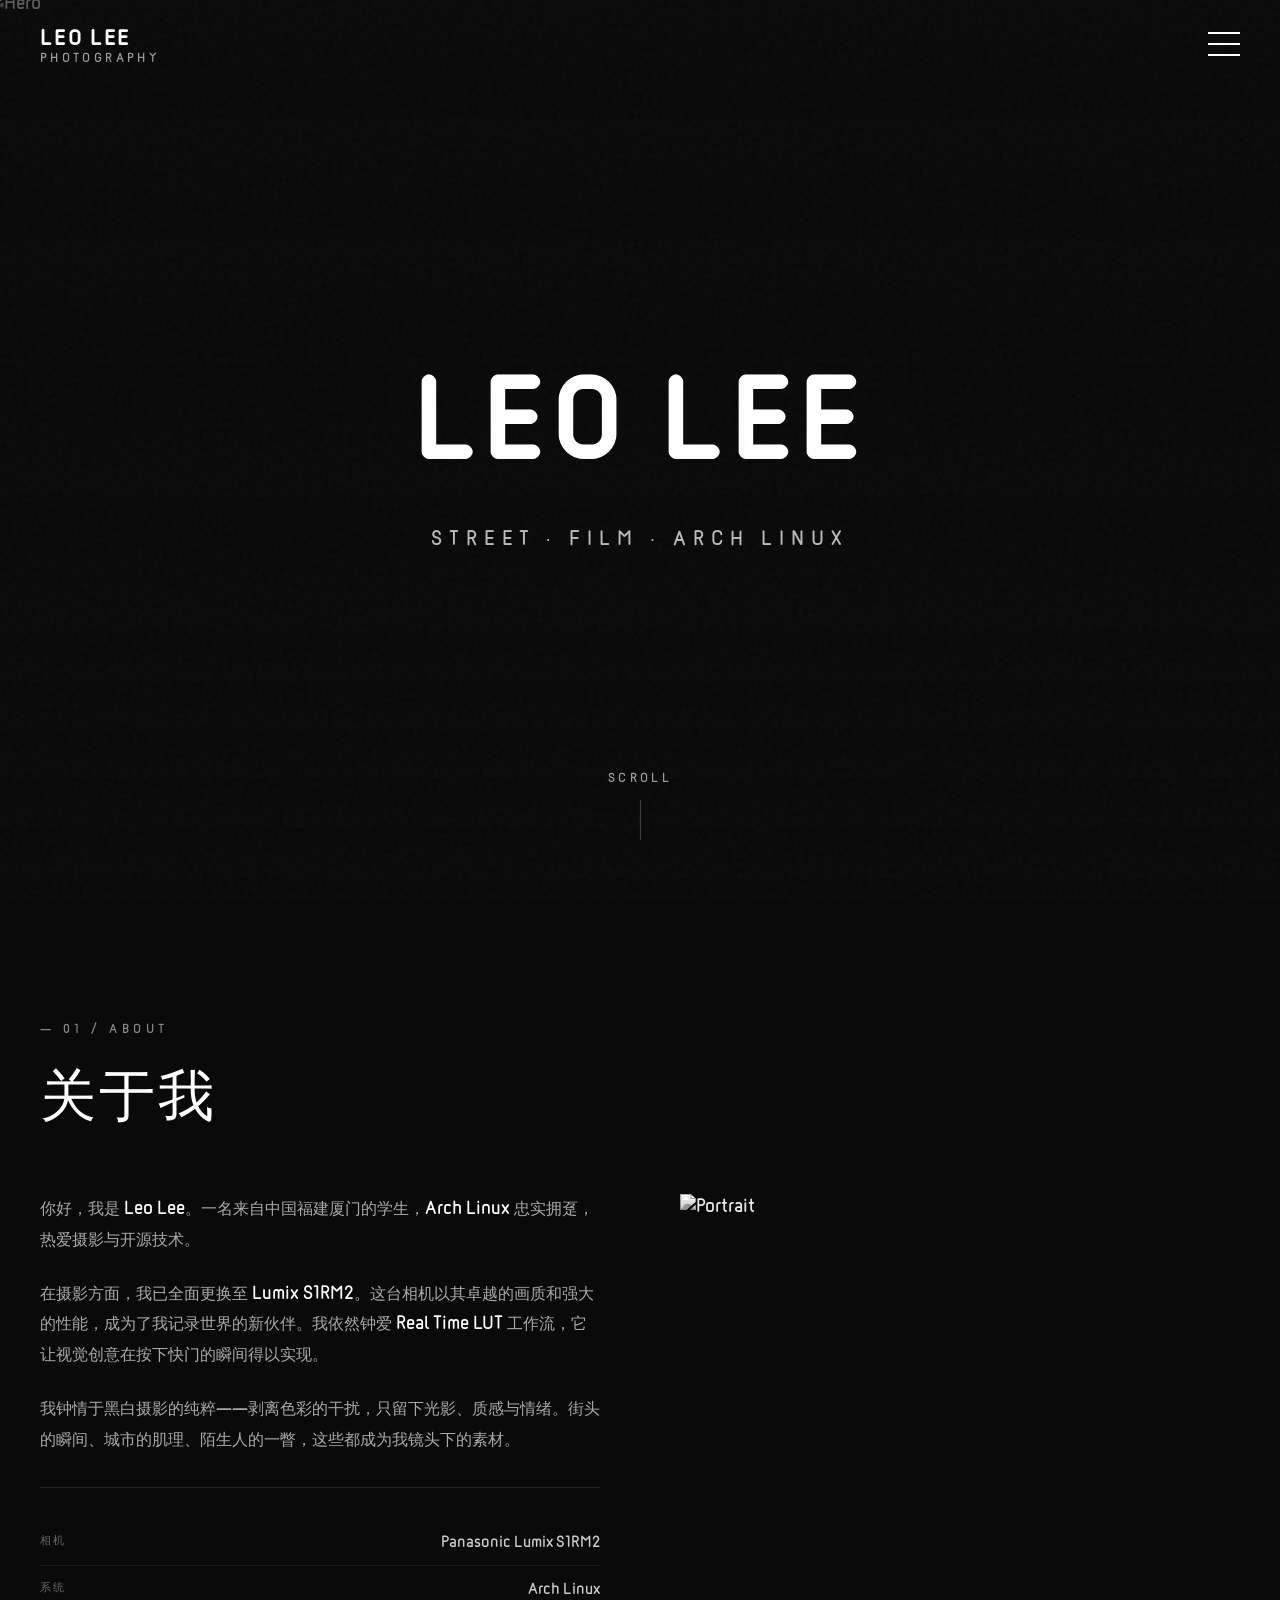
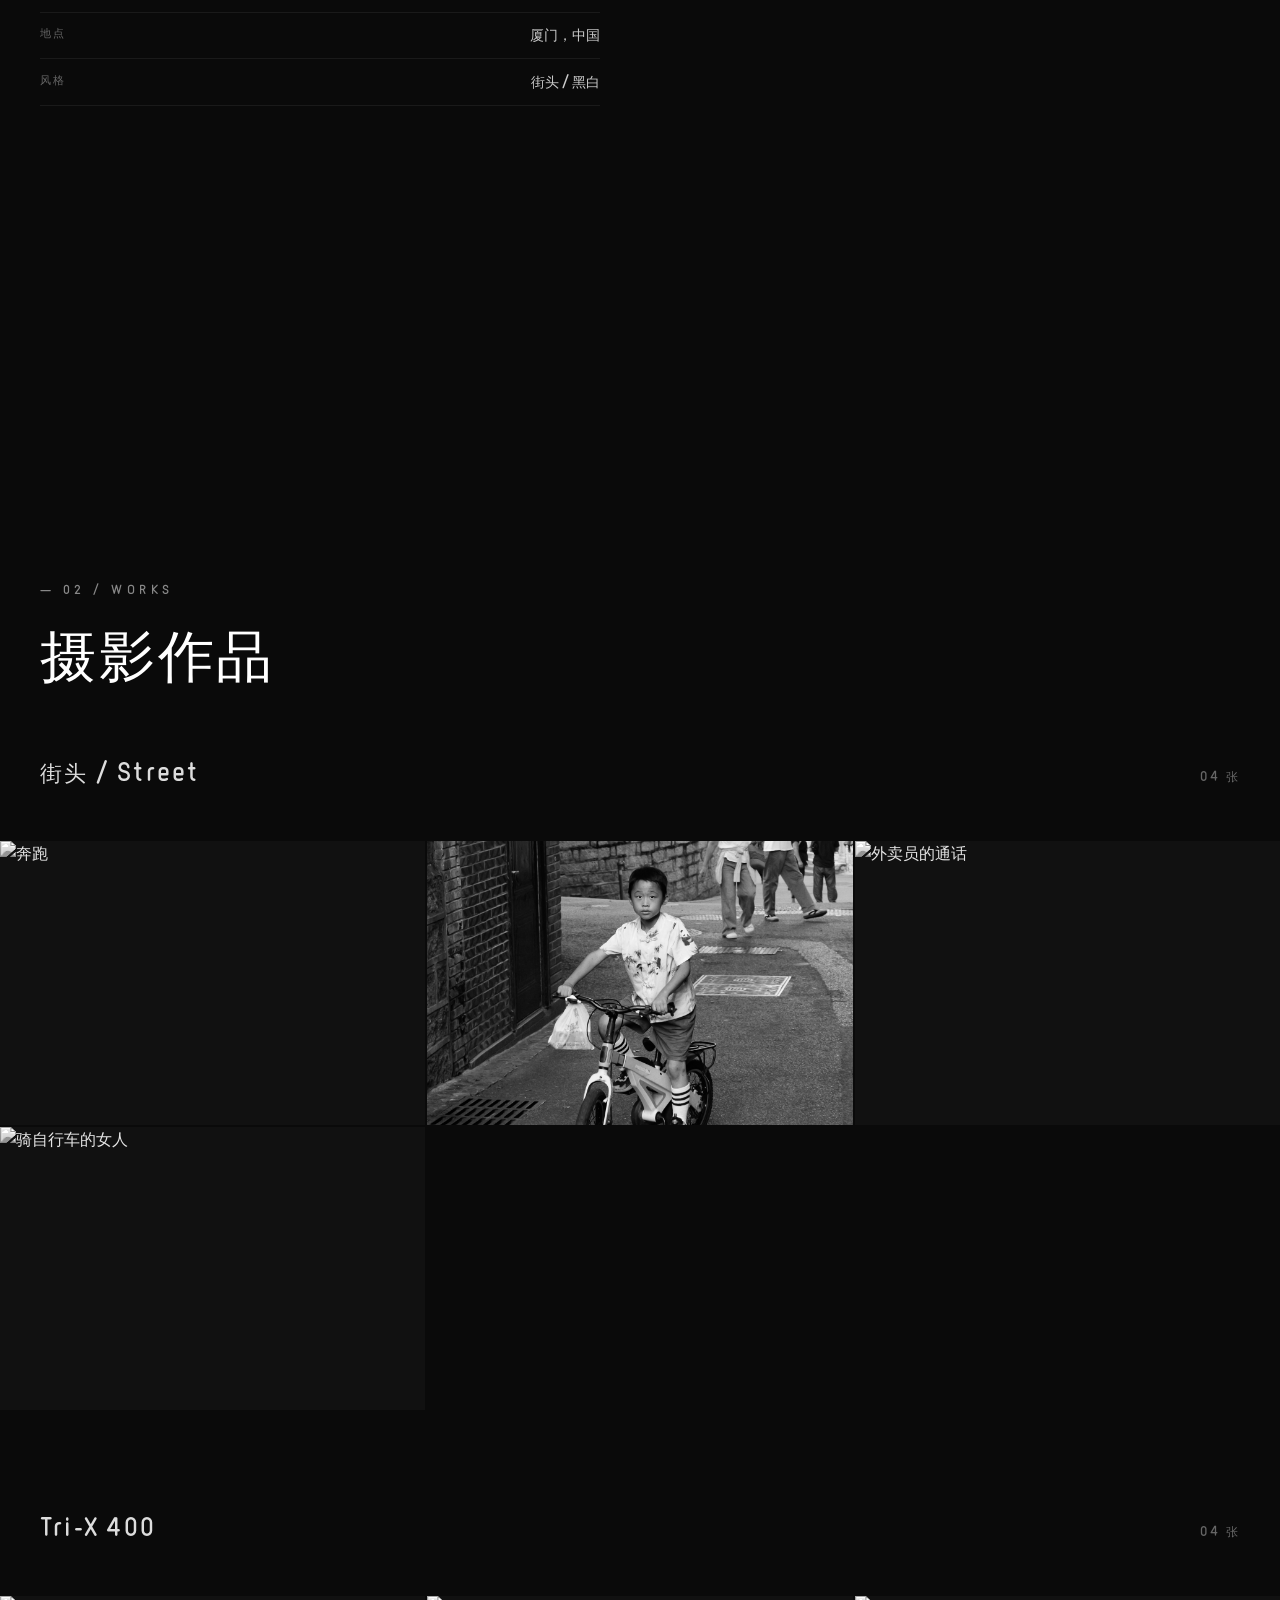
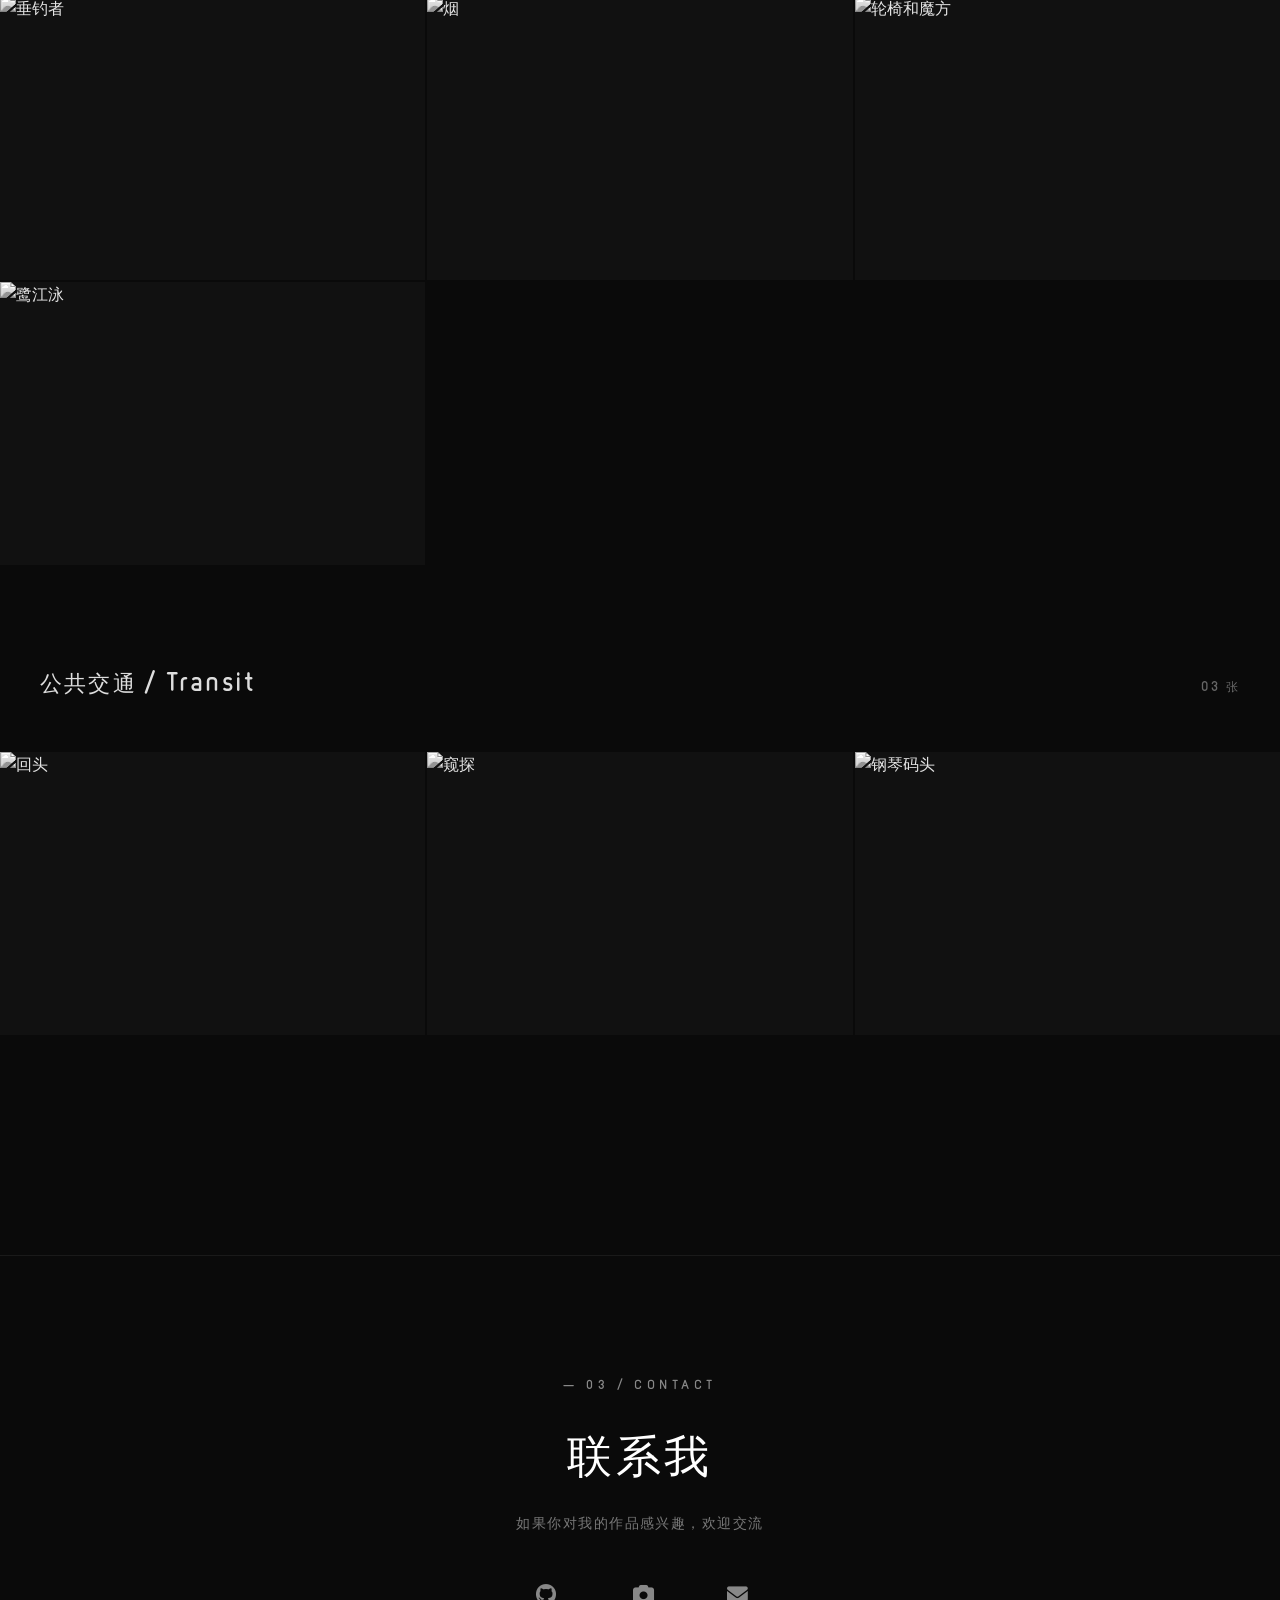
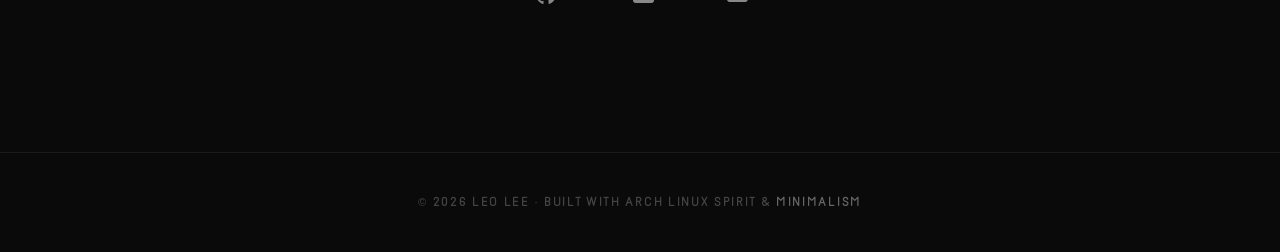
==== index.html @ 645da721 "feat: 美化个人网站：森山大道风格 Co-authored-by: traeagent <traeagent@users.noreply.github.com>" ====
<!DOCTYPE html>
<html lang="zh-CN">
<head>
    <meta charset="UTF-8">
    <meta name="viewport" content="width=device-width, initial-scale=1.0">
    <title>LEO LEE | Photography</title>
    <meta name="description" content="一名来自中国福建厦门的学生，Arch Linux 忠实拥趸，热爱摄影与开源技术。">
    <meta name="keywords" content="Leo Lee, Arch Linux, 摄影, 开源, 黑白摄影, 街头摄影">
    <meta name="author" content="Leo Lee">

    <link rel="stylesheet" href="https://cdnjs.cloudflare.com/ajax/libs/font-awesome/6.4.0/css/all.min.css">

    <style>
        @font-face {
            font-family: 'F1.8';
            src: url('/fonts/F1.8-Regular.woff2') format('woff2'),
                 url('/fonts/F1.8-Regular.otf') format('opentype');
            font-display: swap;
        }

        @font-face {
            font-family: 'ChillRoundGothic';
            src: url('/fonts/ChillRoundGothic_Bold.woff2') format('woff2');
            font-display: swap;
        }

        @font-face {
            font-family: 'VonwaonBitmap';
            src: url('/fonts/VonwaonBitmap-12pxLite.woff2') format('woff2');
            font-display: swap;
        }

        * { margin: 0; padding: 0; box-sizing: border-box; }

        html { scroll-behavior: smooth; }

        body {
            font-family: 'F1.8', 'ChillRoundGothic', 'Helvetica Neue', Arial, sans-serif;
            background: #0a0a0a;
            color: #e0e0e0;
            line-height: 1.7;
            overflow-x: hidden;
            -webkit-font-smoothing: antialiased;
            -moz-osx-font-smoothing: grayscale;
        }

        /* ── Grain texture overlay ── */
        body::before {
            content: '';
            position: fixed;
            top: 0; left: 0; right: 0; bottom: 0;
            pointer-events: none;
            z-index: 9999;
            opacity: 0.03;
            background-image: url("data:image/svg+xml,%3Csvg viewBox='0 0 200 200' xmlns='http://www.w3.org/2000/svg'%3E%3Cfilter id='noise'%3E%3CfeTurbulence type='fractalNoise' baseFrequency='0.9' numOctaves='4' stitchTiles='stitch'/%3E%3C/filter%3E%3Crect width='100%25' height='100%25' filter='url(%23noise)'/%3E%3C/svg%3E");
        }

        /* ── Navigation ── */
        nav {
            position: fixed;
            top: 0; left: 0; right: 0;
            z-index: 1000;
            padding: 28px 40px;
            display: flex;
            justify-content: space-between;
            align-items: flex-start;
            pointer-events: none;
        }

        .logo {
            pointer-events: auto;
            text-decoration: none;
            color: #fff;
            text-transform: uppercase;
            letter-spacing: 0.15em;
            line-height: 1.2;
        }

        .logo .name {
            font-size: 1.15rem;
            font-weight: 700;
            display: block;
        }

        .logo .tag {
            font-size: 0.7rem;
            font-weight: 400;
            opacity: 0.6;
            letter-spacing: 0.3em;
            display: block;
            margin-top: 2px;
        }

        .menu-btn {
            pointer-events: auto;
            background: none;
            border: none;
            cursor: pointer;
            width: 32px;
            height: 24px;
            display: flex;
            flex-direction: column;
            justify-content: space-between;
            padding: 0;
            margin-top: 4px;
        }

        .menu-btn span {
            display: block;
            width: 100%;
            height: 2px;
            background: #fff;
            transition: all 0.3s ease;
        }

        .menu-btn:hover span:nth-child(1) { transform: translateX(-4px); }
        .menu-btn:hover span:nth-child(3) { transform: translateX(4px); }

        /* ── Fullscreen Menu Overlay ── */
        .menu-overlay {
            position: fixed;
            top: 0; left: 0; right: 0; bottom: 0;
            background: rgba(10, 10, 10, 0.98);
            z-index: 999;
            display: flex;
            align-items: center;
            justify-content: center;
            opacity: 0;
            visibility: hidden;
            transition: all 0.4s ease;
        }

        .menu-overlay.active {
            opacity: 1;
            visibility: visible;
        }

        .menu-overlay ul {
            list-style: none;
            text-align: center;
        }

        .menu-overlay li {
            margin: 1.8rem 0;
            overflow: hidden;
        }

        .menu-overlay a {
            color: #fff;
            text-decoration: none;
            font-size: 2.2rem;
            font-weight: 300;
            letter-spacing: 0.2em;
            text-transform: uppercase;
            display: inline-block;
            position: relative;
            transition: all 0.3s ease;
        }

        .menu-overlay a::after {
            content: '';
            position: absolute;
            bottom: 0; left: 50%;
            width: 0;
            height: 1px;
            background: #fff;
            transition: all 0.3s ease;
            transform: translateX(-50%);
        }

        .menu-overlay a:hover {
            letter-spacing: 0.35em;
        }

        .menu-overlay a:hover::after {
            width: 100%;
        }

        .menu-close {
            position: absolute;
            top: 28px;
            right: 40px;
            background: none;
            border: none;
            color: #fff;
            font-size: 2rem;
            cursor: pointer;
            width: 32px;
            height: 32px;
            display: flex;
            align-items: center;
            justify-content: center;
        }

        /* ── Hero Section ── */
        .hero {
            position: relative;
            height: 100vh;
            width: 100%;
            overflow: hidden;
            display: flex;
            align-items: center;
            justify-content: center;
        }

        .hero-image {
            position: absolute;
            top: 0; left: 0;
            width: 100%;
            height: 100%;
            object-fit: cover;
            filter: grayscale(100%) contrast(1.15);
            opacity: 0.7;
            transform: scale(1.02);
        }

        .hero::after {
            content: '';
            position: absolute;
            top: 0; left: 0; right: 0; bottom: 0;
            background: linear-gradient(
                to bottom,
                rgba(10, 10, 10, 0.5) 0%,
                rgba(10, 10, 10, 0.2) 40%,
                rgba(10, 10, 10, 0.4) 70%,
                rgba(10, 10, 10, 0.95) 100%
            );
            z-index: 1;
        }

        .hero-content {
            position: relative;
            z-index: 2;
            text-align: center;
            color: #fff;
            padding: 0 2rem;
        }

        .hero-title {
            font-size: clamp(2.5rem, 8vw, 6rem);
            font-weight: 700;
            letter-spacing: 0.1em;
            text-transform: uppercase;
            margin-bottom: 1rem;
            opacity: 0;
            transform: translateY(30px);
            animation: fadeUp 1.2s ease forwards;
            animation-delay: 0.3s;
        }

        .hero-subtitle {
            font-size: clamp(0.85rem, 2vw, 1.1rem);
            font-weight: 300;
            letter-spacing: 0.4em;
            text-transform: uppercase;
            opacity: 0;
            transform: translateY(30px);
            animation: fadeUp 1.2s ease forwards;
            animation-delay: 0.6s;
            color: #bbb;
        }

        @keyframes fadeUp {
            to {
                opacity: 1;
                transform: translateY(0);
            }
        }

        .scroll-indicator {
            position: absolute;
            bottom: 60px;
            left: 50%;
            transform: translateX(-50%);
            z-index: 2;
            color: #fff;
            font-size: 0.7rem;
            letter-spacing: 0.3em;
            text-transform: uppercase;
            opacity: 0.6;
            animation: bounce 2s infinite;
        }

        .scroll-indicator::after {
            content: '';
            display: block;
            width: 1px;
            height: 40px;
            background: #fff;
            margin: 12px auto 0;
            opacity: 0.4;
        }

        @keyframes bounce {
            0%, 100% { transform: translateX(-50%) translateY(0); }
            50% { transform: translateX(-50%) translateY(8px); }
        }

        /* ── Section Base ── */
        section {
            padding: 120px 40px;
            max-width: 1400px;
            margin: 0 auto;
        }

        .section-label {
            font-size: 0.7rem;
            letter-spacing: 0.4em;
            text-transform: uppercase;
            color: #888;
            margin-bottom: 1.5rem;
            display: block;
        }

        .section-title {
            font-size: clamp(2rem, 5vw, 3.5rem);
            font-weight: 300;
            letter-spacing: 0.05em;
            margin-bottom: 4rem;
            color: #fff;
            line-height: 1.2;
        }

        /* ── About Section ── */
        .about {
            display: grid;
            grid-template-columns: 1fr 1fr;
            gap: 80px;
            align-items: start;
        }

        .about-text p {
            font-size: 1rem;
            color: #aaa;
            margin-bottom: 1.5rem;
            line-height: 1.9;
            font-weight: 300;
        }

        .about-text strong {
            color: #fff;
            font-weight: 500;
        }

        .about-meta {
            border-top: 1px solid #222;
            padding-top: 2rem;
            margin-top: 2rem;
        }

        .meta-item {
            display: flex;
            justify-content: space-between;
            padding: 0.7rem 0;
            border-bottom: 1px solid #1a1a1a;
            font-size: 0.85rem;
        }

        .meta-label {
            color: #666;
            text-transform: uppercase;
            letter-spacing: 0.15em;
            font-size: 0.7rem;
        }

        .meta-value {
            color: #ccc;
        }

        .about-image {
            position: sticky;
            top: 120px;
            aspect-ratio: 3 / 4;
            overflow: hidden;
        }

        .about-image img {
            width: 100%;
            height: 100%;
            object-fit: cover;
            filter: grayscale(100%) contrast(1.1);
            transition: transform 0.6s ease;
        }

        .about-image:hover img {
            transform: scale(1.03);
        }

        /* ── Gallery Section ── */
        #gallery {
            max-width: 100%;
            padding: 120px 0;
        }

        #gallery .section-label,
        #gallery .section-title {
            padding: 0 40px;
            max-width: 1400px;
            margin-left: auto;
            margin-right: auto;
        }

        .photo-series {
            margin-bottom: 100px;
        }

        .series-header {
            padding: 0 40px;
            max-width: 1400px;
            margin: 0 auto 3rem;
            display: flex;
            justify-content: space-between;
            align-items: baseline;
        }

        .series-title {
            font-size: 1.4rem;
            font-weight: 400;
            letter-spacing: 0.1em;
            color: #ddd;
        }

        .series-count {
            font-size: 0.75rem;
            color: #666;
            letter-spacing: 0.2em;
            text-transform: uppercase;
        }

        .photo-grid {
            display: grid;
            grid-template-columns: repeat(3, 1fr);
            gap: 2px;
            background: #0a0a0a;
        }

        .photo-item {
            position: relative;
            aspect-ratio: 3 / 2;
            overflow: hidden;
            cursor: pointer;
            background: #111;
        }

        .photo-item img {
            width: 100%;
            height: 100%;
            object-fit: cover;
            filter: grayscale(100%) contrast(1.05);
            transition: all 0.5s ease;
        }

        .photo-item:hover img {
            transform: scale(1.06);
            filter: grayscale(100%) contrast(1.2);
        }

        .photo-item::after {
            content: '';
            position: absolute;
            top: 0; left: 0; right: 0; bottom: 0;
            background: rgba(0, 0, 0, 0);
            transition: background 0.3s ease;
            pointer-events: none;
        }

        .photo-item:hover::after {
            background: rgba(0, 0, 0, 0.15);
        }

        .photo-info {
            position: absolute;
            bottom: 0; left: 0; right: 0;
            padding: 2rem 1.5rem 1.5rem;
            background: linear-gradient(transparent, rgba(0,0,0,0.8));
            color: #fff;
            opacity: 0;
            transform: translateY(10px);
            transition: all 0.3s ease;
            z-index: 1;
        }

        .photo-item:hover .photo-info {
            opacity: 1;
            transform: translateY(0);
        }

        .photo-title {
            font-size: 0.95rem;
            font-weight: 400;
            letter-spacing: 0.05em;
        }

        /* ── Lightbox ── */
        .lightbox {
            position: fixed;
            top: 0; left: 0; right: 0; bottom: 0;
            background: rgba(0, 0, 0, 0.96);
            z-index: 2000;
            display: flex;
            align-items: center;
            justify-content: center;
            opacity: 0;
            visibility: hidden;
            transition: all 0.3s ease;
            padding: 40px;
        }

        .lightbox.active {
            opacity: 1;
            visibility: visible;
        }

        .lightbox img {
            max-width: 90vw;
            max-height: 85vh;
            object-fit: contain;
            filter: grayscale(100%) contrast(1.05);
        }

        .lightbox-close {
            position: absolute;
            top: 30px;
            right: 40px;
            background: none;
            border: none;
            color: #fff;
            font-size: 1.8rem;
            cursor: pointer;
            opacity: 0.6;
            transition: opacity 0.3s ease;
        }

        .lightbox-close:hover { opacity: 1; }

        .lightbox-caption {
            position: absolute;
            bottom: 40px;
            left: 50%;
            transform: translateX(-50%);
            color: #aaa;
            font-size: 0.85rem;
            letter-spacing: 0.1em;
        }

        /* ── Contact Section ── */
        .contact {
            text-align: center;
            padding: 120px 40px;
            border-top: 1px solid #1a1a1a;
        }

        .contact-title {
            font-size: clamp(1.8rem, 4vw, 2.8rem);
            font-weight: 300;
            letter-spacing: 0.08em;
            margin-bottom: 1rem;
            color: #fff;
        }

        .contact-text {
            color: #777;
            font-size: 0.9rem;
            letter-spacing: 0.1em;
            margin-bottom: 3rem;
        }

        .social-links {
            display: flex;
            justify-content: center;
            gap: 3rem;
        }

        .social-links a {
            color: #888;
            font-size: 1.3rem;
            transition: all 0.3s ease;
            text-decoration: none;
            display: flex;
            flex-direction: column;
            align-items: center;
            gap: 0.5rem;
        }

        .social-links span {
            font-size: 0.7rem;
            letter-spacing: 0.2em;
            text-transform: uppercase;
            opacity: 0;
            transform: translateY(5px);
            transition: all 0.3s ease;
        }

        .social-links a:hover {
            color: #fff;
            transform: translateY(-3px);
        }

        .social-links a:hover span {
            opacity: 1;
            transform: translateY(0);
        }

        /* ── Footer ── */
        footer {
            padding: 40px;
            border-top: 1px solid #1a1a1a;
            text-align: center;
        }

        footer p {
            font-size: 0.7rem;
            color: #444;
            letter-spacing: 0.15em;
            text-transform: uppercase;
        }

        footer a {
            color: #666;
            text-decoration: none;
            transition: color 0.3s ease;
        }

        footer a:hover { color: #fff; }

        /* ── Responsive ── */
        @media (max-width: 1024px) {
            .photo-grid { grid-template-columns: repeat(2, 1fr); }
            .about { grid-template-columns: 1fr; gap: 60px; }
            .about-image { position: static; max-width: 500px; margin: 0 auto; }
        }

        @media (max-width: 768px) {
            nav { padding: 20px 24px; }
            section { padding: 80px 24px; }
            #gallery { padding: 80px 0; }
            #gallery .section-label,
            #gallery .section-title { padding: 0 24px; }
            .series-header { padding: 0 24px; }
            .photo-grid { grid-template-columns: 1fr; }
            .photo-item { aspect-ratio: 4 / 3; }
            .menu-overlay a { font-size: 1.6rem; }
            .social-links { gap: 2rem; }
            .contact { padding: 80px 24px; }
            footer { padding: 30px 24px; }
        }
    </style>
</head>
<body>

    <!-- Navigation -->
    <nav>
        <a href="#" class="logo">
            <span class="name">Leo Lee</span>
            <span class="tag">Photography</span>
        </a>
        <button class="menu-btn" id="menu-btn" aria-label="菜单">
            <span></span>
            <span></span>
            <span></span>
        </button>
    </nav>

    <!-- Fullscreen Menu -->
    <div class="menu-overlay" id="menu-overlay">
        <button class="menu-close" id="menu-close" aria-label="关闭">
            <i class="fas fa-times"></i>
        </button>
        <ul>
            <li><a href="#hero" data-close>Home</a></li>
            <li><a href="#about" data-close>About</a></li>
            <li><a href="#gallery" data-close>Works</a></li>
            <li><a href="#contact" data-close>Contact</a></li>
            <li><a href="https://github.com/lqy306" target="_blank">GitHub</a></li>
        </ul>
    </div>

    <!-- Hero Section -->
    <section class="hero" id="hero">
        <img src="photos/黑白-街头/奔跑.jpg" alt="Hero" class="hero-image">
        <div class="hero-content">
            <h1 class="hero-title">Leo Lee</h1>
            <p class="hero-subtitle">Street · Film · Arch Linux</p>
        </div>
        <div class="scroll-indicator">Scroll</div>
    </section>

    <!-- About Section -->
    <section id="about">
        <span class="section-label">— 01 / About</span>
        <h2 class="section-title">关于我</h2>

        <div class="about">
            <div class="about-text">
                <p>你好，我是 <strong>Leo Lee</strong>。一名来自中国福建厦门的学生，<strong>Arch Linux</strong> 忠实拥趸，热爱摄影与开源技术。</p>
                <p>在摄影方面，我已全面更换至 <strong>Lumix S1RM2</strong>。这台相机以其卓越的画质和强大的性能，成为了我记录世界的新伙伴。我依然钟爱 <strong>Real Time LUT</strong> 工作流，它让视觉创意在按下快门的瞬间得以实现。</p>
                <p>我钟情于黑白摄影的纯粹——剥离色彩的干扰，只留下光影、质感与情绪。街头的瞬间、城市的肌理、陌生人的一瞥，这些都成为我镜头下的素材。</p>

                <div class="about-meta">
                    <div class="meta-item">
                        <span class="meta-label">相机</span>
                        <span class="meta-value">Panasonic Lumix S1RM2</span>
                    </div>
                    <div class="meta-item">
                        <span class="meta-label">系统</span>
                        <span class="meta-value">Arch Linux</span>
                    </div>
                    <div class="meta-item">
                        <span class="meta-label">地点</span>
                        <span class="meta-value">厦门，中国</span>
                    </div>
                    <div class="meta-item">
                        <span class="meta-label">风格</span>
                        <span class="meta-value">街头 / 黑白</span>
                    </div>
                </div>
            </div>

            <div class="about-image">
                <img src="photos/黑白-Tri-X 400系列/鹭江泳.jpg" alt="Portrait">
            </div>
        </div>
    </section>

    <!-- Gallery Section -->
    <section id="gallery">
        <span class="section-label">— 02 / Works</span>
        <h2 class="section-title">摄影作品</h2>

        <!-- 街头系列 -->
        <div class="photo-series">
            <div class="series-header">
                <h3 class="series-title">街头 / Street</h3>
                <span class="series-count">04 张</span>
            </div>
            <div class="photo-grid">
                <div class="photo-item" data-src="photos/黑白-街头/奔跑.jpg" data-title="奔跑">
                    <img src="photos/黑白-街头/奔跑.jpg" alt="奔跑">
                    <div class="photo-info">
                        <span class="photo-title">奔跑</span>
                    </div>
                </div>
                <div class="photo-item" data-src="photos/黑白-街头/骑车的男孩.jpg" data-title="骑车的男孩">
                    <img src="photos/黑白-街头/骑车的男孩.jpg" alt="骑车的男孩">
                    <div class="photo-info">
                        <span class="photo-title">骑车的男孩</span>
                    </div>
                </div>
                <div class="photo-item" data-src="photos/黑白-街头/外卖员的通话.jpg" data-title="外卖员的通话">
                    <img src="photos/黑白-街头/外卖员的通话.jpg" alt="外卖员的通话">
                    <div class="photo-info">
                        <span class="photo-title">外卖员的通话</span>
                    </div>
                </div>
                <div class="photo-item" data-src="photos/黑白-街头/骑自行车的女人.jpg" data-title="骑自行车的女人">
                    <img src="photos/黑白-街头/骑自行车的女人.jpg" alt="骑自行车的女人">
                    <div class="photo-info">
                        <span class="photo-title">骑自行车的女人</span>
                    </div>
                </div>
            </div>
        </div>

        <!-- Tri-X 400系列 -->
        <div class="photo-series">
            <div class="series-header">
                <h3 class="series-title">Tri-X 400</h3>
                <span class="series-count">04 张</span>
            </div>
            <div class="photo-grid">
                <div class="photo-item" data-src="photos/黑白-Tri-X 400系列/垂钓者.jpg" data-title="垂钓者">
                    <img src="photos/黑白-Tri-X 400系列/垂钓者.jpg" alt="垂钓者">
                    <div class="photo-info">
                        <span class="photo-title">垂钓者</span>
                    </div>
                </div>
                <div class="photo-item" data-src="photos/黑白-Tri-X 400系列/烟.jpg" data-title="烟">
                    <img src="photos/黑白-Tri-X 400系列/烟.jpg" alt="烟">
                    <div class="photo-info">
                        <span class="photo-title">烟</span>
                    </div>
                </div>
                <div class="photo-item" data-src="photos/黑白-Tri-X 400系列/轮椅和魔方.jpg" data-title="轮椅和魔方">
                    <img src="photos/黑白-Tri-X 400系列/轮椅和魔方.jpg" alt="轮椅和魔方">
                    <div class="photo-info">
                        <span class="photo-title">轮椅和魔方</span>
                    </div>
                </div>
                <div class="photo-item" data-src="photos/黑白-Tri-X 400系列/鹭江泳.jpg" data-title="鹭江泳">
                    <img src="photos/黑白-Tri-X 400系列/鹭江泳.jpg" alt="鹭江泳">
                    <div class="photo-info">
                        <span class="photo-title">鹭江泳</span>
                    </div>
                </div>
            </div>
        </div>

        <!-- 公共交通系列 -->
        <div class="photo-series">
            <div class="series-header">
                <h3 class="series-title">公共交通 / Transit</h3>
                <span class="series-count">03 张</span>
            </div>
            <div class="photo-grid">
                <div class="photo-item" data-src="photos/黑白-公共交通/回头.jpg" data-title="回头">
                    <img src="photos/黑白-公共交通/回头.jpg" alt="回头">
                    <div class="photo-info">
                        <span class="photo-title">回头</span>
                    </div>
                </div>
                <div class="photo-item" data-src="photos/黑白-公共交通/窥探.jpg" data-title="窥探">
                    <img src="photos/黑白-公共交通/窥探.jpg" alt="窥探">
                    <div class="photo-info">
                        <span class="photo-title">窥探</span>
                    </div>
                </div>
                <div class="photo-item" data-src="photos/黑白-公共交通/钢琴码头.jpg" data-title="钢琴码头">
                    <img src="photos/黑白-公共交通/钢琴码头.jpg" alt="钢琴码头">
                    <div class="photo-info">
                        <span class="photo-title">钢琴码头</span>
                    </div>
                </div>
            </div>
        </div>
    </section>

    <!-- Lightbox -->
    <div class="lightbox" id="lightbox">
        <button class="lightbox-close" id="lightbox-close" aria-label="关闭">
            <i class="fas fa-times"></i>
        </button>
        <img src="" alt="" id="lightbox-img">
        <div class="lightbox-caption" id="lightbox-caption"></div>
    </div>

    <!-- Contact Section -->
    <section class="contact" id="contact">
        <span class="section-label">— 03 / Contact</span>
        <h2 class="contact-title">联系我</h2>
        <p class="contact-text">如果你对我的作品感兴趣，欢迎交流</p>
        <div class="social-links">
            <a href="https://github.com/lqy306" target="_blank" title="GitHub">
                <i class="fab fa-github"></i>
                <span>GitHub</span>
            </a>
            <a href="https://500px.com/lqy_learning" target="_blank" title="500px">
                <i class="fas fa-camera"></i>
                <span>500px</span>
            </a>
            <a href="mailto:lqy.work.learning@gmail.com" title="Email">
                <i class="fas fa-envelope"></i>
                <span>Email</span>
            </a>
        </div>
    </section>

    <!-- Footer -->
    <footer>
        <p>&copy; 2026 Leo Lee · Built with Arch Linux spirit &amp; <a href="https://archlinux.org" target="_blank">minimalism</a></p>
    </footer>

    <script>
        // Menu toggle
        const menuBtn = document.getElementById('menu-btn');
        const menuOverlay = document.getElementById('menu-overlay');
        const menuClose = document.getElementById('menu-close');

        function openMenu() {
            menuOverlay.classList.add('active');
            document.body.style.overflow = 'hidden';
        }

        function closeMenu() {
            menuOverlay.classList.remove('active');
            document.body.style.overflow = '';
        }

        menuBtn.addEventListener('click', openMenu);
        menuClose.addEventListener('click', closeMenu);

        document.querySelectorAll('[data-close]').forEach(link => {
            link.addEventListener('click', closeMenu);
        });

        document.addEventListener('keydown', (e) => {
            if (e.key === 'Escape') {
                closeMenu();
                closeLightbox();
            }
        });

        // Lightbox
        const lightbox = document.getElementById('lightbox');
        const lightboxImg = document.getElementById('lightbox-img');
        const lightboxCaption = document.getElementById('lightbox-caption');
        const lightboxClose = document.getElementById('lightbox-close');

        function openLightbox(src, title) {
            lightboxImg.src = src;
            lightboxCaption.textContent = title;
            lightbox.classList.add('active');
            document.body.style.overflow = 'hidden';
        }

        function closeLightbox() {
            lightbox.classList.remove('active');
            document.body.style.overflow = '';
        }

        lightboxClose.addEventListener('click', closeLightbox);
        lightbox.addEventListener('click', (e) => {
            if (e.target === lightbox) closeLightbox();
        });

        document.querySelectorAll('.photo-item').forEach(item => {
            item.addEventListener('click', () => {
                const src = item.getAttribute('data-src');
                const title = item.getAttribute('data-title');
                openLightbox(src, title);
            });
        });

        // Hero image preload + fade in
        const heroImg = document.querySelector('.hero-image');
        if (heroImg.complete) {
            heroImg.style.opacity = '0.7';
        } else {
            heroImg.style.opacity = '0';
            heroImg.addEventListener('load', () => {
                heroImg.style.transition = 'opacity 1.2s ease';
                heroImg.style.opacity = '0.7';
            });
        }

        // Intersection Observer for scroll animations
        const observerOptions = {
            threshold: 0.1,
            rootMargin: '0px 0px -50px 0px'
        };

        const observer = new IntersectionObserver((entries) => {
            entries.forEach(entry => {
                if (entry.isIntersecting) {
                    entry.target.style.opacity = '1';
                    entry.target.style.transform = 'translateY(0)';
                }
            });
        }, observerOptions);

        document.querySelectorAll('.section-title, .about-text, .photo-series').forEach(el => {
            el.style.opacity = '0';
            el.style.transform = 'translateY(30px)';
            el.style.transition = 'opacity 0.8s ease, transform 0.8s ease';
            observer.observe(el);
        });
    </script>
</body>
</html>
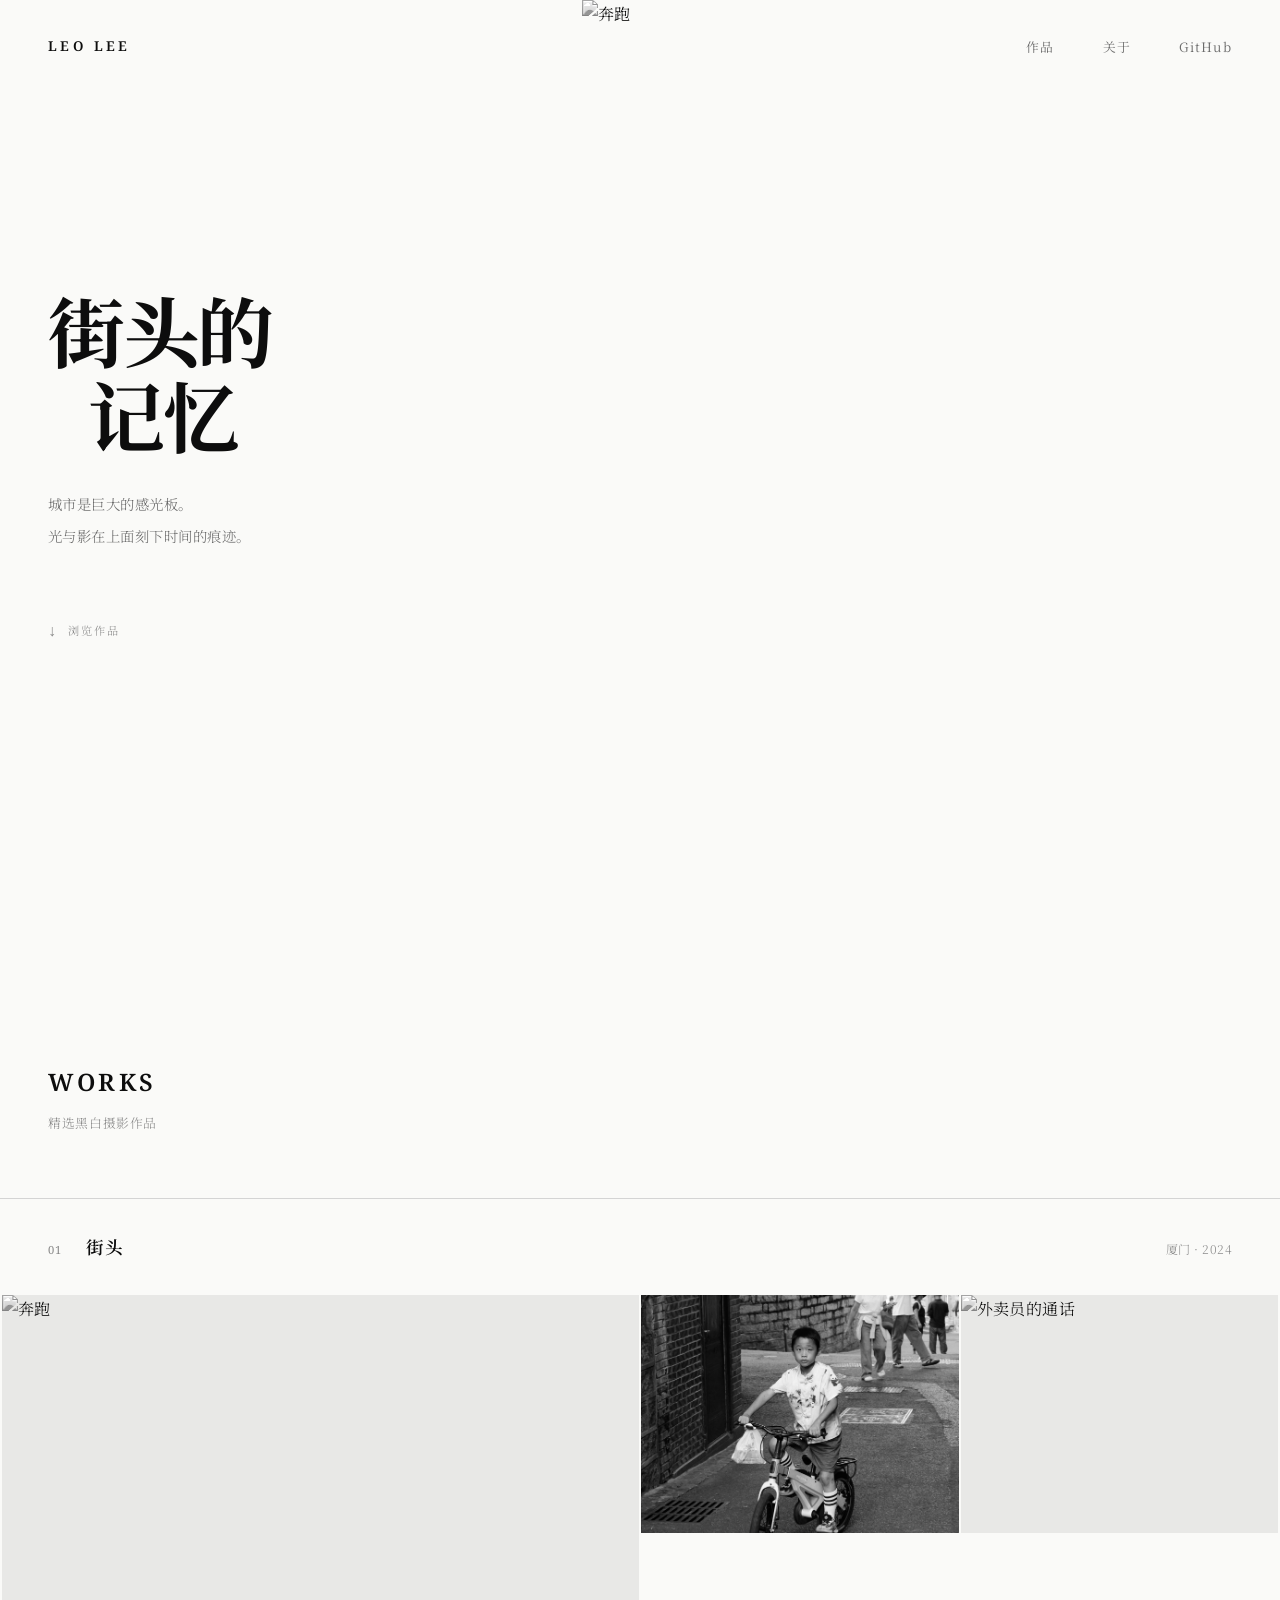
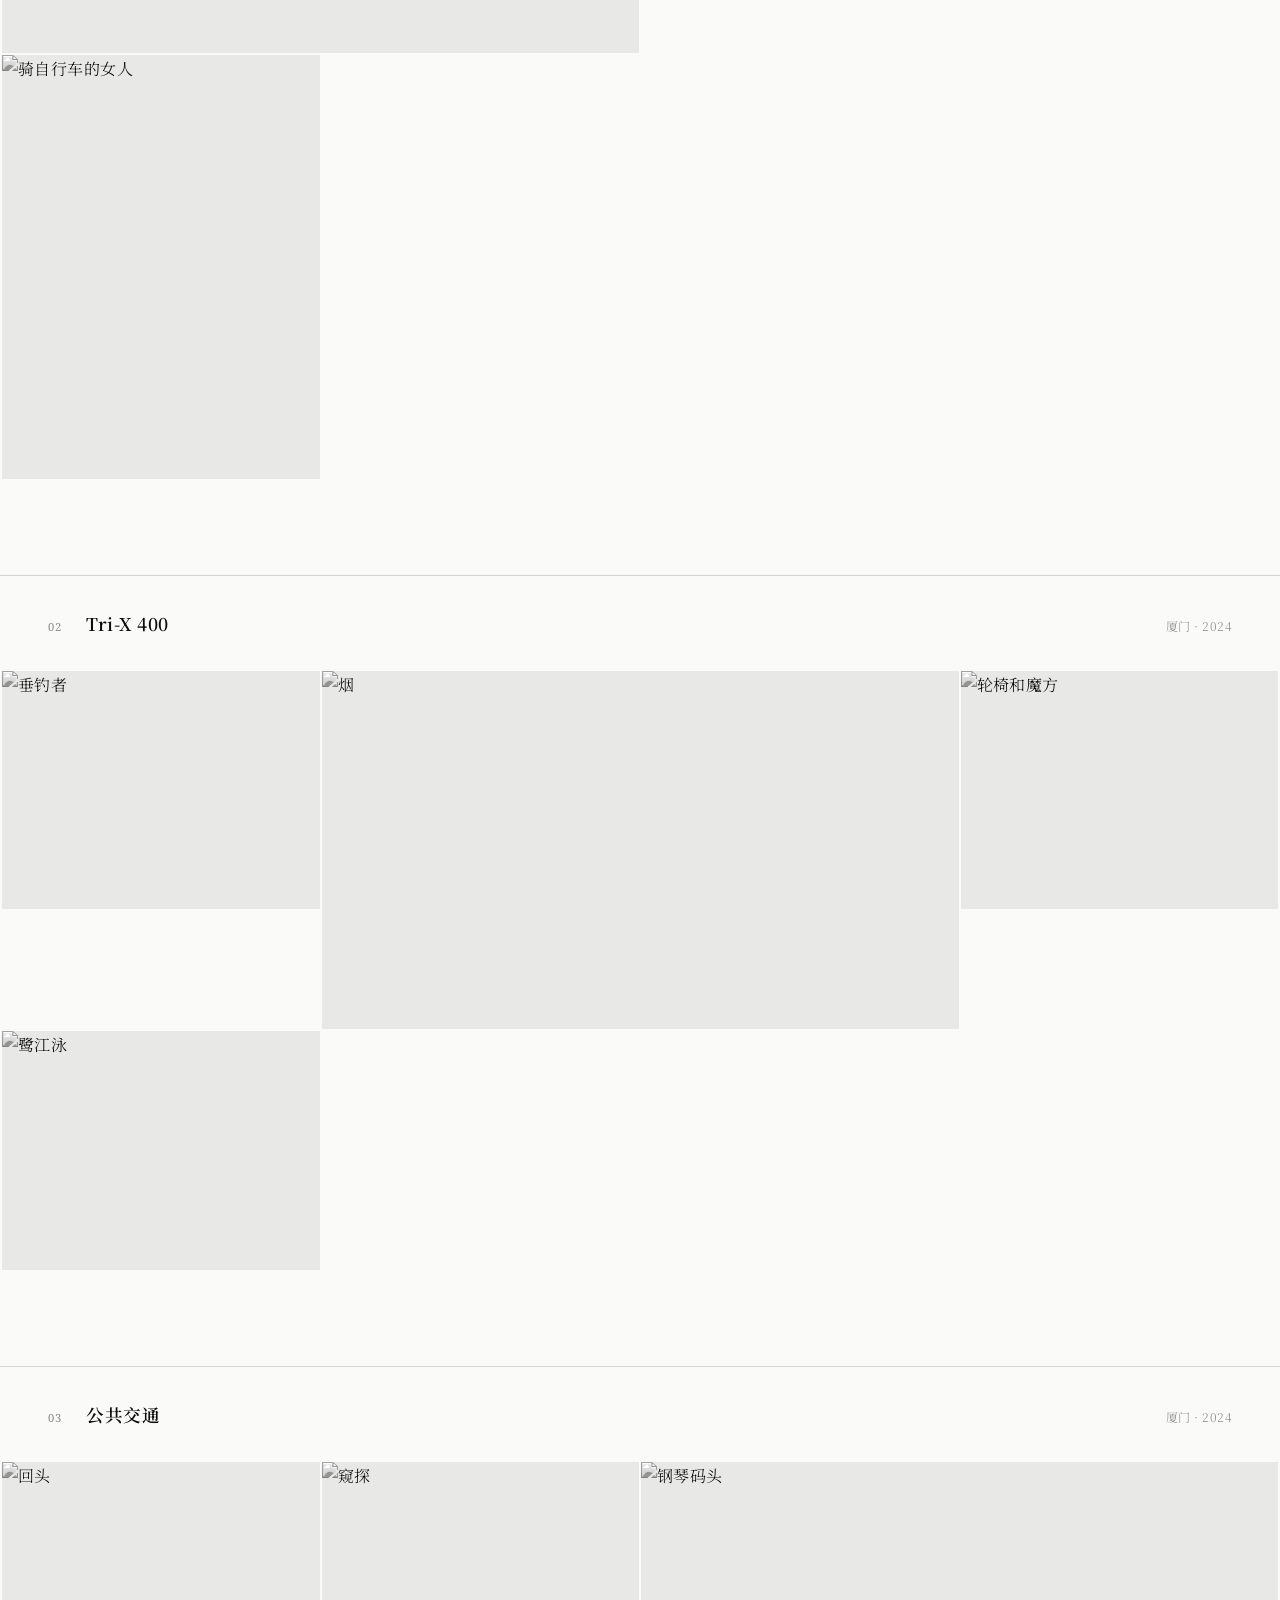
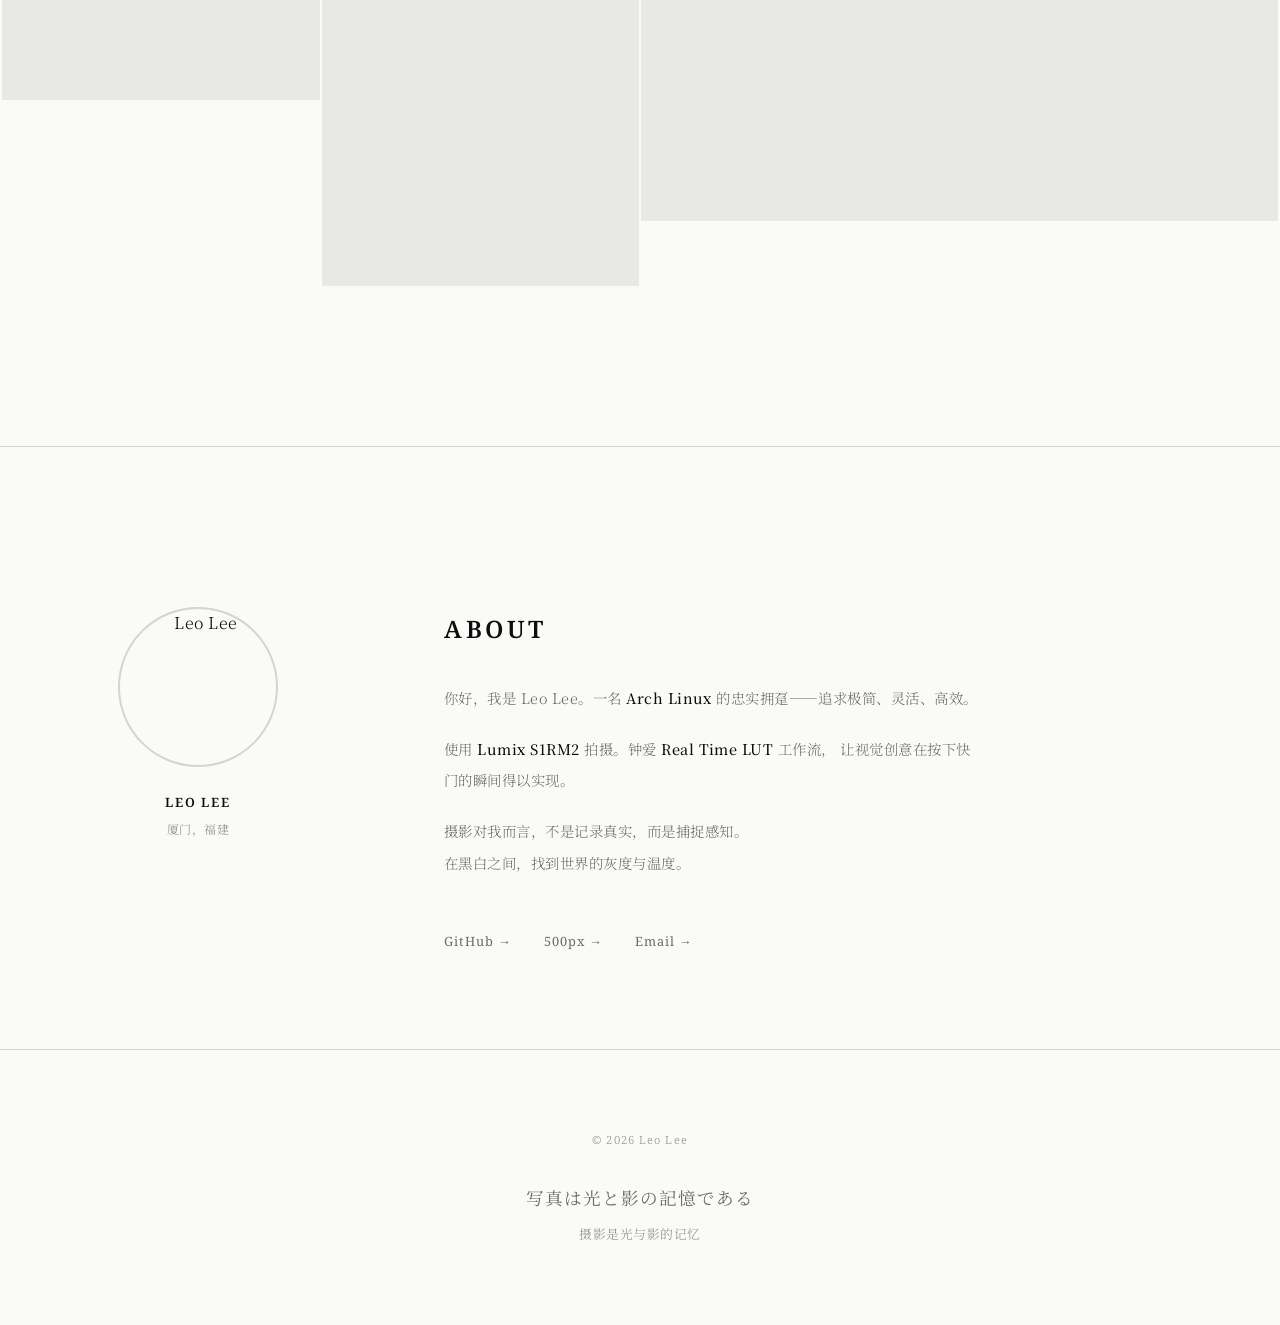
==== commit 0758b3f8: "Redesign: Daido Moriyama-inspired monochrome aesthetic - Replace accent-color design with pure black" ====
--- a/index.html
+++ b/index.html
@@ -1,958 +1,203 @@
 <!DOCTYPE html>
 <html lang="zh-CN">
 <head>
-    <meta charset="UTF-8">
-    <meta name="viewport" content="width=device-width, initial-scale=1.0">
-    <title>LEO LEE | Photography</title>
-    <meta name="description" content="一名来自中国福建厦门的学生，Arch Linux 忠实拥趸，热爱摄影与开源技术。">
-    <meta name="keywords" content="Leo Lee, Arch Linux, 摄影, 开源, 黑白摄影, 街头摄影">
-    <meta name="author" content="Leo Lee">
-
-    <link rel="stylesheet" href="https://cdnjs.cloudflare.com/ajax/libs/font-awesome/6.4.0/css/all.min.css">
-
-    <style>
-        @font-face {
-            font-family: 'F1.8';
-            src: url('/fonts/F1.8-Regular.woff2') format('woff2'),
-                 url('/fonts/F1.8-Regular.otf') format('opentype');
-            font-display: swap;
-        }
-
-        @font-face {
-            font-family: 'ChillRoundGothic';
-            src: url('/fonts/ChillRoundGothic_Bold.woff2') format('woff2');
-            font-display: swap;
-        }
-
-        @font-face {
-            font-family: 'VonwaonBitmap';
-            src: url('/fonts/VonwaonBitmap-12pxLite.woff2') format('woff2');
-            font-display: swap;
-        }
-
-        * { margin: 0; padding: 0; box-sizing: border-box; }
-
-        html { scroll-behavior: smooth; }
-
-        body {
-            font-family: 'F1.8', 'ChillRoundGothic', 'Helvetica Neue', Arial, sans-serif;
-            background: #0a0a0a;
-            color: #e0e0e0;
-            line-height: 1.7;
-            overflow-x: hidden;
-            -webkit-font-smoothing: antialiased;
-            -moz-osx-font-smoothing: grayscale;
-        }
-
-        /* ── Grain texture overlay ── */
-        body::before {
-            content: '';
-            position: fixed;
-            top: 0; left: 0; right: 0; bottom: 0;
-            pointer-events: none;
-            z-index: 9999;
-            opacity: 0.03;
-            background-image: url("data:image/svg+xml,%3Csvg viewBox='0 0 200 200' xmlns='http://www.w3.org/2000/svg'%3E%3Cfilter id='noise'%3E%3CfeTurbulence type='fractalNoise' baseFrequency='0.9' numOctaves='4' stitchTiles='stitch'/%3E%3C/filter%3E%3Crect width='100%25' height='100%25' filter='url(%23noise)'/%3E%3C/svg%3E");
-        }
-
-        /* ── Navigation ── */
-        nav {
-            position: fixed;
-            top: 0; left: 0; right: 0;
-            z-index: 1000;
-            padding: 28px 40px;
-            display: flex;
-            justify-content: space-between;
-            align-items: flex-start;
-            pointer-events: none;
-        }
-
-        .logo {
-            pointer-events: auto;
-            text-decoration: none;
-            color: #fff;
-            text-transform: uppercase;
-            letter-spacing: 0.15em;
-            line-height: 1.2;
-        }
-
-        .logo .name {
-            font-size: 1.15rem;
-            font-weight: 700;
-            display: block;
-        }
-
-        .logo .tag {
-            font-size: 0.7rem;
-            font-weight: 400;
-            opacity: 0.6;
-            letter-spacing: 0.3em;
-            display: block;
-            margin-top: 2px;
-        }
-
-        .menu-btn {
-            pointer-events: auto;
-            background: none;
-            border: none;
-            cursor: pointer;
-            width: 32px;
-            height: 24px;
-            display: flex;
-            flex-direction: column;
-            justify-content: space-between;
-            padding: 0;
-            margin-top: 4px;
-        }
-
-        .menu-btn span {
-            display: block;
-            width: 100%;
-            height: 2px;
-            background: #fff;
-            transition: all 0.3s ease;
-        }
-
-        .menu-btn:hover span:nth-child(1) { transform: translateX(-4px); }
-        .menu-btn:hover span:nth-child(3) { transform: translateX(4px); }
-
-        /* ── Fullscreen Menu Overlay ── */
-        .menu-overlay {
-            position: fixed;
-            top: 0; left: 0; right: 0; bottom: 0;
-            background: rgba(10, 10, 10, 0.98);
-            z-index: 999;
-            display: flex;
-            align-items: center;
-            justify-content: center;
-            opacity: 0;
-            visibility: hidden;
-            transition: all 0.4s ease;
-        }
-
-        .menu-overlay.active {
-            opacity: 1;
-            visibility: visible;
-        }
-
-        .menu-overlay ul {
-            list-style: none;
-            text-align: center;
-        }
-
-        .menu-overlay li {
-            margin: 1.8rem 0;
-            overflow: hidden;
-        }
-
-        .menu-overlay a {
-            color: #fff;
-            text-decoration: none;
-            font-size: 2.2rem;
-            font-weight: 300;
-            letter-spacing: 0.2em;
-            text-transform: uppercase;
-            display: inline-block;
-            position: relative;
-            transition: all 0.3s ease;
-        }
-
-        .menu-overlay a::after {
-            content: '';
-            position: absolute;
-            bottom: 0; left: 50%;
-            width: 0;
-            height: 1px;
-            background: #fff;
-            transition: all 0.3s ease;
-            transform: translateX(-50%);
-        }
-
-        .menu-overlay a:hover {
-            letter-spacing: 0.35em;
-        }
-
-        .menu-overlay a:hover::after {
-            width: 100%;
-        }
-
-        .menu-close {
-            position: absolute;
-            top: 28px;
-            right: 40px;
-            background: none;
-            border: none;
-            color: #fff;
-            font-size: 2rem;
-            cursor: pointer;
-            width: 32px;
-            height: 32px;
-            display: flex;
-            align-items: center;
-            justify-content: center;
-        }
-
-        /* ── Hero Section ── */
-        .hero {
-            position: relative;
-            height: 100vh;
-            width: 100%;
-            overflow: hidden;
-            display: flex;
-            align-items: center;
-            justify-content: center;
-        }
-
-        .hero-image {
-            position: absolute;
-            top: 0; left: 0;
-            width: 100%;
-            height: 100%;
-            object-fit: cover;
-            filter: grayscale(100%) contrast(1.15);
-            opacity: 0.7;
-            transform: scale(1.02);
-        }
-
-        .hero::after {
-            content: '';
-            position: absolute;
-            top: 0; left: 0; right: 0; bottom: 0;
-            background: linear-gradient(
-                to bottom,
-                rgba(10, 10, 10, 0.5) 0%,
-                rgba(10, 10, 10, 0.2) 40%,
-                rgba(10, 10, 10, 0.4) 70%,
-                rgba(10, 10, 10, 0.95) 100%
-            );
-            z-index: 1;
-        }
-
-        .hero-content {
-            position: relative;
-            z-index: 2;
-            text-align: center;
-            color: #fff;
-            padding: 0 2rem;
-        }
-
-        .hero-title {
-            font-size: clamp(2.5rem, 8vw, 6rem);
-            font-weight: 700;
-            letter-spacing: 0.1em;
-            text-transform: uppercase;
-            margin-bottom: 1rem;
-            opacity: 0;
-            transform: translateY(30px);
-            animation: fadeUp 1.2s ease forwards;
-            animation-delay: 0.3s;
-        }
-
-        .hero-subtitle {
-            font-size: clamp(0.85rem, 2vw, 1.1rem);
-            font-weight: 300;
-            letter-spacing: 0.4em;
-            text-transform: uppercase;
-            opacity: 0;
-            transform: translateY(30px);
-            animation: fadeUp 1.2s ease forwards;
-            animation-delay: 0.6s;
-            color: #bbb;
-        }
-
-        @keyframes fadeUp {
-            to {
-                opacity: 1;
-                transform: translateY(0);
-            }
-        }
-
-        .scroll-indicator {
-            position: absolute;
-            bottom: 60px;
-            left: 50%;
-            transform: translateX(-50%);
-            z-index: 2;
-            color: #fff;
-            font-size: 0.7rem;
-            letter-spacing: 0.3em;
-            text-transform: uppercase;
-            opacity: 0.6;
-            animation: bounce 2s infinite;
-        }
-
-        .scroll-indicator::after {
-            content: '';
-            display: block;
-            width: 1px;
-            height: 40px;
-            background: #fff;
-            margin: 12px auto 0;
-            opacity: 0.4;
-        }
-
-        @keyframes bounce {
-            0%, 100% { transform: translateX(-50%) translateY(0); }
-            50% { transform: translateX(-50%) translateY(8px); }
-        }
-
-        /* ── Section Base ── */
-        section {
-            padding: 120px 40px;
-            max-width: 1400px;
-            margin: 0 auto;
-        }
-
-        .section-label {
-            font-size: 0.7rem;
-            letter-spacing: 0.4em;
-            text-transform: uppercase;
-            color: #888;
-            margin-bottom: 1.5rem;
-            display: block;
-        }
-
-        .section-title {
-            font-size: clamp(2rem, 5vw, 3.5rem);
-            font-weight: 300;
-            letter-spacing: 0.05em;
-            margin-bottom: 4rem;
-            color: #fff;
-            line-height: 1.2;
-        }
-
-        /* ── About Section ── */
-        .about {
-            display: grid;
-            grid-template-columns: 1fr 1fr;
-            gap: 80px;
-            align-items: start;
-        }
-
-        .about-text p {
-            font-size: 1rem;
-            color: #aaa;
-            margin-bottom: 1.5rem;
-            line-height: 1.9;
-            font-weight: 300;
-        }
-
-        .about-text strong {
-            color: #fff;
-            font-weight: 500;
-        }
-
-        .about-meta {
-            border-top: 1px solid #222;
-            padding-top: 2rem;
-            margin-top: 2rem;
-        }
-
-        .meta-item {
-            display: flex;
-            justify-content: space-between;
-            padding: 0.7rem 0;
-            border-bottom: 1px solid #1a1a1a;
-            font-size: 0.85rem;
-        }
-
-        .meta-label {
-            color: #666;
-            text-transform: uppercase;
-            letter-spacing: 0.15em;
-            font-size: 0.7rem;
-        }
-
-        .meta-value {
-            color: #ccc;
-        }
-
-        .about-image {
-            position: sticky;
-            top: 120px;
-            aspect-ratio: 3 / 4;
-            overflow: hidden;
-        }
-
-        .about-image img {
-            width: 100%;
-            height: 100%;
-            object-fit: cover;
-            filter: grayscale(100%) contrast(1.1);
-            transition: transform 0.6s ease;
-        }
-
-        .about-image:hover img {
-            transform: scale(1.03);
-        }
-
-        /* ── Gallery Section ── */
-        #gallery {
-            max-width: 100%;
-            padding: 120px 0;
-        }
-
-        #gallery .section-label,
-        #gallery .section-title {
-            padding: 0 40px;
-            max-width: 1400px;
-            margin-left: auto;
-            margin-right: auto;
-        }
-
-        .photo-series {
-            margin-bottom: 100px;
-        }
-
-        .series-header {
-            padding: 0 40px;
-            max-width: 1400px;
-            margin: 0 auto 3rem;
-            display: flex;
-            justify-content: space-between;
-            align-items: baseline;
-        }
-
-        .series-title {
-            font-size: 1.4rem;
-            font-weight: 400;
-            letter-spacing: 0.1em;
-            color: #ddd;
-        }
-
-        .series-count {
-            font-size: 0.75rem;
-            color: #666;
-            letter-spacing: 0.2em;
-            text-transform: uppercase;
-        }
-
-        .photo-grid {
-            display: grid;
-            grid-template-columns: repeat(3, 1fr);
-            gap: 2px;
-            background: #0a0a0a;
-        }
-
-        .photo-item {
-            position: relative;
-            aspect-ratio: 3 / 2;
-            overflow: hidden;
-            cursor: pointer;
-            background: #111;
-        }
-
-        .photo-item img {
-            width: 100%;
-            height: 100%;
-            object-fit: cover;
-            filter: grayscale(100%) contrast(1.05);
-            transition: all 0.5s ease;
-        }
-
-        .photo-item:hover img {
-            transform: scale(1.06);
-            filter: grayscale(100%) contrast(1.2);
-        }
-
-        .photo-item::after {
-            content: '';
-            position: absolute;
-            top: 0; left: 0; right: 0; bottom: 0;
-            background: rgba(0, 0, 0, 0);
-            transition: background 0.3s ease;
-            pointer-events: none;
-        }
-
-        .photo-item:hover::after {
-            background: rgba(0, 0, 0, 0.15);
-        }
-
-        .photo-info {
-            position: absolute;
-            bottom: 0; left: 0; right: 0;
-            padding: 2rem 1.5rem 1.5rem;
-            background: linear-gradient(transparent, rgba(0,0,0,0.8));
-            color: #fff;
-            opacity: 0;
-            transform: translateY(10px);
-            transition: all 0.3s ease;
-            z-index: 1;
-        }
-
-        .photo-item:hover .photo-info {
-            opacity: 1;
-            transform: translateY(0);
-        }
-
-        .photo-title {
-            font-size: 0.95rem;
-            font-weight: 400;
-            letter-spacing: 0.05em;
-        }
-
-        /* ── Lightbox ── */
-        .lightbox {
-            position: fixed;
-            top: 0; left: 0; right: 0; bottom: 0;
-            background: rgba(0, 0, 0, 0.96);
-            z-index: 2000;
-            display: flex;
-            align-items: center;
-            justify-content: center;
-            opacity: 0;
-            visibility: hidden;
-            transition: all 0.3s ease;
-            padding: 40px;
-        }
-
-        .lightbox.active {
-            opacity: 1;
-            visibility: visible;
-        }
-
-        .lightbox img {
-            max-width: 90vw;
-            max-height: 85vh;
-            object-fit: contain;
-            filter: grayscale(100%) contrast(1.05);
-        }
-
-        .lightbox-close {
-            position: absolute;
-            top: 30px;
-            right: 40px;
-            background: none;
-            border: none;
-            color: #fff;
-            font-size: 1.8rem;
-            cursor: pointer;
-            opacity: 0.6;
-            transition: opacity 0.3s ease;
-        }
-
-        .lightbox-close:hover { opacity: 1; }
-
-        .lightbox-caption {
-            position: absolute;
-            bottom: 40px;
-            left: 50%;
-            transform: translateX(-50%);
-            color: #aaa;
-            font-size: 0.85rem;
-            letter-spacing: 0.1em;
-        }
-
-        /* ── Contact Section ── */
-        .contact {
-            text-align: center;
-            padding: 120px 40px;
-            border-top: 1px solid #1a1a1a;
-        }
-
-        .contact-title {
-            font-size: clamp(1.8rem, 4vw, 2.8rem);
-            font-weight: 300;
-            letter-spacing: 0.08em;
-            margin-bottom: 1rem;
-            color: #fff;
-        }
-
-        .contact-text {
-            color: #777;
-            font-size: 0.9rem;
-            letter-spacing: 0.1em;
-            margin-bottom: 3rem;
-        }
-
-        .social-links {
-            display: flex;
-            justify-content: center;
-            gap: 3rem;
-        }
-
-        .social-links a {
-            color: #888;
-            font-size: 1.3rem;
-            transition: all 0.3s ease;
-            text-decoration: none;
-            display: flex;
-            flex-direction: column;
-            align-items: center;
-            gap: 0.5rem;
-        }
-
-        .social-links span {
-            font-size: 0.7rem;
-            letter-spacing: 0.2em;
-            text-transform: uppercase;
-            opacity: 0;
-            transform: translateY(5px);
-            transition: all 0.3s ease;
-        }
-
-        .social-links a:hover {
-            color: #fff;
-            transform: translateY(-3px);
-        }
-
-        .social-links a:hover span {
-            opacity: 1;
-            transform: translateY(0);
-        }
-
-        /* ── Footer ── */
-        footer {
-            padding: 40px;
-            border-top: 1px solid #1a1a1a;
-            text-align: center;
-        }
-
-        footer p {
-            font-size: 0.7rem;
-            color: #444;
-            letter-spacing: 0.15em;
-            text-transform: uppercase;
-        }
-
-        footer a {
-            color: #666;
-            text-decoration: none;
-            transition: color 0.3s ease;
-        }
-
-        footer a:hover { color: #fff; }
-
-        /* ── Responsive ── */
-        @media (max-width: 1024px) {
-            .photo-grid { grid-template-columns: repeat(2, 1fr); }
-            .about { grid-template-columns: 1fr; gap: 60px; }
-            .about-image { position: static; max-width: 500px; margin: 0 auto; }
-        }
-
-        @media (max-width: 768px) {
-            nav { padding: 20px 24px; }
-            section { padding: 80px 24px; }
-            #gallery { padding: 80px 0; }
-            #gallery .section-label,
-            #gallery .section-title { padding: 0 24px; }
-            .series-header { padding: 0 24px; }
-            .photo-grid { grid-template-columns: 1fr; }
-            .photo-item { aspect-ratio: 4 / 3; }
-            .menu-overlay a { font-size: 1.6rem; }
-            .social-links { gap: 2rem; }
-            .contact { padding: 80px 24px; }
-            footer { padding: 30px 24px; }
-        }
-    </style>
+  <meta charset="UTF-8">
+  <meta name="viewport" content="width=device-width, initial-scale=1.0">
+  <title>Leo Lee — 摄影 · 街头的记忆</title>
+  <meta name="description" content="Leo Lee 的个人主页。黑白街头摄影，记录城市的光与影。">
+  <meta name="keywords" content="Leo Lee, 黑白摄影, 街头摄影, 森山大道, Lumix S1RM2, Arch Linux">
+  <meta name="author" content="Leo Lee">
+
+  <!-- Open Graph -->
+  <meta property="og:title" content="Leo Lee — 摄影 · 街头的记忆">
+  <meta property="og:description" content="黑白街头摄影，记录城市的光与影。">
+  <meta property="og:type" content="website">
+  <meta property="og:url" content="https://lqy306.github.io">
+  <meta property="og:image" content="https://avatars.githubusercontent.com/u/140314935?v=4">
+
+  <!-- Twitter Card -->
+  <meta name="twitter:card" content="summary">
+  <meta name="twitter:title" content="Leo Lee — 摄影 · 街头的记忆">
+  <meta name="twitter:description" content="黑白街头摄影，记录城市的光与影。">
+
+  <!-- Noto Serif from Google Fonts -->
+  <link rel="preconnect" href="https://fonts.googleapis.com">
+  <link rel="preconnect" href="https://fonts.gstatic.com" crossorigin>
+  <link href="https://fonts.googleapis.com/css2?family=Noto+Serif+SC:wght@200;300;400;500;600;700;900&family=Noto+Serif:ital,wght@0,300;0,400;0,500;0,600;0,700;1,300;1,400&display=swap" rel="stylesheet">
+
+  <link rel="stylesheet" href="style.css">
 </head>
 <body>
 
-    <!-- Navigation -->
-    <nav>
-        <a href="#" class="logo">
-            <span class="name">Leo Lee</span>
-            <span class="tag">Photography</span>
-        </a>
-        <button class="menu-btn" id="menu-btn" aria-label="菜单">
-            <span></span>
-            <span></span>
-            <span></span>
-        </button>
-    </nav>
-
-    <!-- Fullscreen Menu -->
-    <div class="menu-overlay" id="menu-overlay">
-        <button class="menu-close" id="menu-close" aria-label="关闭">
-            <i class="fas fa-times"></i>
-        </button>
-        <ul>
-            <li><a href="#hero" data-close>Home</a></li>
-            <li><a href="#about" data-close>About</a></li>
-            <li><a href="#gallery" data-close>Works</a></li>
-            <li><a href="#contact" data-close>Contact</a></li>
-            <li><a href="https://github.com/lqy306" target="_blank">GitHub</a></li>
+  <!-- Navigation -->
+  <header class="header">
+    <div class="header-inner">
+      <a href="#" class="logo">LEO LEE</a>
+      <nav class="nav">
+        <ul class="nav-list">
+          <li><a href="#works" class="nav-link">作品</a></li>
+          <li><a href="#about" class="nav-link">关于</a></li>
+          <li><a href="https://github.com/lqy306" target="_blank" class="nav-link">GitHub</a></li>
         </ul>
+      </nav>
+      <button class="menu-toggle" aria-label="菜单">
+        <span></span>
+        <span></span>
+      </button>
     </div>
-
-    <!-- Hero Section -->
-    <section class="hero" id="hero">
-        <img src="photos/黑白-街头/奔跑.jpg" alt="Hero" class="hero-image">
-        <div class="hero-content">
-            <h1 class="hero-title">Leo Lee</h1>
-            <p class="hero-subtitle">Street · Film · Arch Linux</p>
-        </div>
-        <div class="scroll-indicator">Scroll</div>
+  </header>
+
+  <main>
+    <!-- Hero -->
+    <section class="hero">
+      <div class="hero-text">
+        <h1 class="hero-title">
+          <span class="hero-line">街头的</span>
+          <span class="hero-line hero-line--push">记忆</span>
+        </h1>
+        <p class="hero-desc">
+          城市是巨大的感光板。<br>
+          光与影在上面刻下时间的痕迹。
+        </p>
+        <div class="hero-scroll">
+          <span class="scroll-indicator">↓</span>
+          <span class="scroll-label">浏览作品</span>
+        </div>
+      </div>
+      <div class="hero-visual">
+        <div class="hero-photo">
+          <img src="photos/黑白-街头/奔跑.jpg" alt="奔跑">
+        </div>
+      </div>
     </section>
 
-    <!-- About Section -->
-    <section id="about">
-        <span class="section-label">— 01 / About</span>
-        <h2 class="section-title">关于我</h2>
-
-        <div class="about">
-            <div class="about-text">
-                <p>你好，我是 <strong>Leo Lee</strong>。一名来自中国福建厦门的学生，<strong>Arch Linux</strong> 忠实拥趸，热爱摄影与开源技术。</p>
-                <p>在摄影方面，我已全面更换至 <strong>Lumix S1RM2</strong>。这台相机以其卓越的画质和强大的性能，成为了我记录世界的新伙伴。我依然钟爱 <strong>Real Time LUT</strong> 工作流，它让视觉创意在按下快门的瞬间得以实现。</p>
-                <p>我钟情于黑白摄影的纯粹——剥离色彩的干扰，只留下光影、质感与情绪。街头的瞬间、城市的肌理、陌生人的一瞥，这些都成为我镜头下的素材。</p>
-
-                <div class="about-meta">
-                    <div class="meta-item">
-                        <span class="meta-label">相机</span>
-                        <span class="meta-value">Panasonic Lumix S1RM2</span>
-                    </div>
-                    <div class="meta-item">
-                        <span class="meta-label">系统</span>
-                        <span class="meta-value">Arch Linux</span>
-                    </div>
-                    <div class="meta-item">
-                        <span class="meta-label">地点</span>
-                        <span class="meta-value">厦门，中国</span>
-                    </div>
-                    <div class="meta-item">
-                        <span class="meta-label">风格</span>
-                        <span class="meta-value">街头 / 黑白</span>
-                    </div>
-                </div>
-            </div>
-
-            <div class="about-image">
-                <img src="photos/黑白-Tri-X 400系列/鹭江泳.jpg" alt="Portrait">
-            </div>
-        </div>
+    <!-- Works / Gallery -->
+    <section id="works" class="works">
+      <div class="section-head">
+        <h2 class="section-title">WORKS</h2>
+        <p class="section-desc">精选黑白摄影作品</p>
+      </div>
+
+      <!-- Series 1: 街头 -->
+      <div class="series">
+        <div class="series-header">
+          <span class="series-num">01</span>
+          <h3 class="series-title">街头</h3>
+          <span class="series-location">厦门 · 2024</span>
+        </div>
+        <div class="gallery">
+          <div class="gallery-item gallery-item--wide">
+            <img src="photos/黑白-街头/奔跑.jpg" alt="奔跑" loading="lazy">
+            <span class="gallery-cap">奔跑</span>
+          </div>
+          <div class="gallery-item">
+            <img src="photos/黑白-街头/骑车的男孩.jpg" alt="骑车的男孩" loading="lazy">
+            <span class="gallery-cap">骑车的男孩</span>
+          </div>
+          <div class="gallery-item">
+            <img src="photos/黑白-街头/外卖员的通话.jpg" alt="外卖员的通话" loading="lazy">
+            <span class="gallery-cap">外卖员的通话</span>
+          </div>
+          <div class="gallery-item gallery-item--tall">
+            <img src="photos/黑白-街头/骑自行车的女人.jpg" alt="骑自行车的女人" loading="lazy">
+            <span class="gallery-cap">骑自行车的女人</span>
+          </div>
+        </div>
+      </div>
+
+      <!-- Series 2: Tri-X 400 -->
+      <div class="series">
+        <div class="series-header">
+          <span class="series-num">02</span>
+          <h3 class="series-title">Tri-X 400</h3>
+          <span class="series-location">厦门 · 2024</span>
+        </div>
+        <div class="gallery">
+          <div class="gallery-item">
+            <img src="photos/黑白-Tri-X 400系列/垂钓者.jpg" alt="垂钓者" loading="lazy">
+            <span class="gallery-cap">垂钓者</span>
+          </div>
+          <div class="gallery-item gallery-item--wide">
+            <img src="photos/黑白-Tri-X 400系列/烟.jpg" alt="烟" loading="lazy">
+            <span class="gallery-cap">烟</span>
+          </div>
+          <div class="gallery-item">
+            <img src="photos/黑白-Tri-X 400系列/轮椅和魔方.jpg" alt="轮椅和魔方" loading="lazy">
+            <span class="gallery-cap">轮椅和魔方</span>
+          </div>
+          <div class="gallery-item">
+            <img src="photos/黑白-Tri-X 400系列/鹭江泳.jpg" alt="鹭江泳" loading="lazy">
+            <span class="gallery-cap">鹭江泳</span>
+          </div>
+        </div>
+      </div>
+
+      <!-- Series 3: 公共交通 -->
+      <div class="series">
+        <div class="series-header">
+          <span class="series-num">03</span>
+          <h3 class="series-title">公共交通</h3>
+          <span class="series-location">厦门 · 2024</span>
+        </div>
+        <div class="gallery">
+          <div class="gallery-item">
+            <img src="photos/黑白-公共交通/回头.jpg" alt="回头" loading="lazy">
+            <span class="gallery-cap">回头</span>
+          </div>
+          <div class="gallery-item gallery-item--tall">
+            <img src="photos/黑白-公共交通/窥探.jpg" alt="窥探" loading="lazy">
+            <span class="gallery-cap">窥探</span>
+          </div>
+          <div class="gallery-item gallery-item--wide">
+            <img src="photos/黑白-公共交通/钢琴码头.jpg" alt="钢琴码头" loading="lazy">
+            <span class="gallery-cap">钢琴码头</span>
+          </div>
+        </div>
+      </div>
     </section>
 
-    <!-- Gallery Section -->
-    <section id="gallery">
-        <span class="section-label">— 02 / Works</span>
-        <h2 class="section-title">摄影作品</h2>
-
-        <!-- 街头系列 -->
-        <div class="photo-series">
-            <div class="series-header">
-                <h3 class="series-title">街头 / Street</h3>
-                <span class="series-count">04 张</span>
-            </div>
-            <div class="photo-grid">
-                <div class="photo-item" data-src="photos/黑白-街头/奔跑.jpg" data-title="奔跑">
-                    <img src="photos/黑白-街头/奔跑.jpg" alt="奔跑">
-                    <div class="photo-info">
-                        <span class="photo-title">奔跑</span>
-                    </div>
-                </div>
-                <div class="photo-item" data-src="photos/黑白-街头/骑车的男孩.jpg" data-title="骑车的男孩">
-                    <img src="photos/黑白-街头/骑车的男孩.jpg" alt="骑车的男孩">
-                    <div class="photo-info">
-                        <span class="photo-title">骑车的男孩</span>
-                    </div>
-                </div>
-                <div class="photo-item" data-src="photos/黑白-街头/外卖员的通话.jpg" data-title="外卖员的通话">
-                    <img src="photos/黑白-街头/外卖员的通话.jpg" alt="外卖员的通话">
-                    <div class="photo-info">
-                        <span class="photo-title">外卖员的通话</span>
-                    </div>
-                </div>
-                <div class="photo-item" data-src="photos/黑白-街头/骑自行车的女人.jpg" data-title="骑自行车的女人">
-                    <img src="photos/黑白-街头/骑自行车的女人.jpg" alt="骑自行车的女人">
-                    <div class="photo-info">
-                        <span class="photo-title">骑自行车的女人</span>
-                    </div>
-                </div>
-            </div>
-        </div>
-
-        <!-- Tri-X 400系列 -->
-        <div class="photo-series">
-            <div class="series-header">
-                <h3 class="series-title">Tri-X 400</h3>
-                <span class="series-count">04 张</span>
-            </div>
-            <div class="photo-grid">
-                <div class="photo-item" data-src="photos/黑白-Tri-X 400系列/垂钓者.jpg" data-title="垂钓者">
-                    <img src="photos/黑白-Tri-X 400系列/垂钓者.jpg" alt="垂钓者">
-                    <div class="photo-info">
-                        <span class="photo-title">垂钓者</span>
-                    </div>
-                </div>
-                <div class="photo-item" data-src="photos/黑白-Tri-X 400系列/烟.jpg" data-title="烟">
-                    <img src="photos/黑白-Tri-X 400系列/烟.jpg" alt="烟">
-                    <div class="photo-info">
-                        <span class="photo-title">烟</span>
-                    </div>
-                </div>
-                <div class="photo-item" data-src="photos/黑白-Tri-X 400系列/轮椅和魔方.jpg" data-title="轮椅和魔方">
-                    <img src="photos/黑白-Tri-X 400系列/轮椅和魔方.jpg" alt="轮椅和魔方">
-                    <div class="photo-info">
-                        <span class="photo-title">轮椅和魔方</span>
-                    </div>
-                </div>
-                <div class="photo-item" data-src="photos/黑白-Tri-X 400系列/鹭江泳.jpg" data-title="鹭江泳">
-                    <img src="photos/黑白-Tri-X 400系列/鹭江泳.jpg" alt="鹭江泳">
-                    <div class="photo-info">
-                        <span class="photo-title">鹭江泳</span>
-                    </div>
-                </div>
-            </div>
-        </div>
-
-        <!-- 公共交通系列 -->
-        <div class="photo-series">
-            <div class="series-header">
-                <h3 class="series-title">公共交通 / Transit</h3>
-                <span class="series-count">03 张</span>
-            </div>
-            <div class="photo-grid">
-                <div class="photo-item" data-src="photos/黑白-公共交通/回头.jpg" data-title="回头">
-                    <img src="photos/黑白-公共交通/回头.jpg" alt="回头">
-                    <div class="photo-info">
-                        <span class="photo-title">回头</span>
-                    </div>
-                </div>
-                <div class="photo-item" data-src="photos/黑白-公共交通/窥探.jpg" data-title="窥探">
-                    <img src="photos/黑白-公共交通/窥探.jpg" alt="窥探">
-                    <div class="photo-info">
-                        <span class="photo-title">窥探</span>
-                    </div>
-                </div>
-                <div class="photo-item" data-src="photos/黑白-公共交通/钢琴码头.jpg" data-title="钢琴码头">
-                    <img src="photos/黑白-公共交通/钢琴码头.jpg" alt="钢琴码头">
-                    <div class="photo-info">
-                        <span class="photo-title">钢琴码头</span>
-                    </div>
-                </div>
-            </div>
-        </div>
+    <!-- About -->
+    <section id="about" class="about">
+      <div class="about-grid">
+        <div class="about-avatar">
+          <img src="https://avatars.githubusercontent.com/u/140314935?v=4" alt="Leo Lee">
+          <div class="avatar-meta">
+            <span class="meta-name">LEO LEE</span>
+            <span class="meta-loc">厦门，福建</span>
+          </div>
+        </div>
+        <div class="about-text">
+          <h2 class="section-title">ABOUT</h2>
+          <p>
+            你好，我是 Leo Lee。一名 <strong>Arch Linux</strong> 的忠实拥趸——追求极简、灵活、高效。
+          </p>
+          <p>
+            使用 <strong>Lumix S1RM2</strong> 拍摄。钟爱 <strong>Real Time LUT</strong> 工作流，
+            让视觉创意在按下快门的瞬间得以实现。
+          </p>
+          <p>
+            摄影对我而言，不是记录真实，而是捕捉感知。<br>
+            在黑白之间，找到世界的灰度与温度。
+          </p>
+          <div class="about-links">
+            <a href="https://github.com/lqy306" target="_blank" class="about-link">GitHub →</a>
+            <a href="https://500px.com/lqy_learning" target="_blank" class="about-link">500px →</a>
+            <a href="mailto:lqy.work.learning@gmail.com" class="about-link">Email →</a>
+          </div>
+        </div>
+      </div>
     </section>
-
-    <!-- Lightbox -->
-    <div class="lightbox" id="lightbox">
-        <button class="lightbox-close" id="lightbox-close" aria-label="关闭">
-            <i class="fas fa-times"></i>
-        </button>
-        <img src="" alt="" id="lightbox-img">
-        <div class="lightbox-caption" id="lightbox-caption"></div>
+  </main>
+
+  <!-- Footer -->
+  <footer class="footer">
+    <div class="footer-inner">
+      <p class="footer-copy">© 2026 Leo Lee</p>
+      <p class="footer-quote">写真は光と影の記憶である</p>
+      <p class="footer-sub">摄影是光与影的记忆</p>
     </div>
-
-    <!-- Contact Section -->
-    <section class="contact" id="contact">
-        <span class="section-label">— 03 / Contact</span>
-        <h2 class="contact-title">联系我</h2>
-        <p class="contact-text">如果你对我的作品感兴趣，欢迎交流</p>
-        <div class="social-links">
-            <a href="https://github.com/lqy306" target="_blank" title="GitHub">
-                <i class="fab fa-github"></i>
-                <span>GitHub</span>
-            </a>
-            <a href="https://500px.com/lqy_learning" target="_blank" title="500px">
-                <i class="fas fa-camera"></i>
-                <span>500px</span>
-            </a>
-            <a href="mailto:lqy.work.learning@gmail.com" title="Email">
-                <i class="fas fa-envelope"></i>
-                <span>Email</span>
-            </a>
-        </div>
-    </section>
-
-    <!-- Footer -->
-    <footer>
-        <p>&copy; 2026 Leo Lee · Built with Arch Linux spirit &amp; <a href="https://archlinux.org" target="_blank">minimalism</a></p>
-    </footer>
-
-    <script>
-        // Menu toggle
-        const menuBtn = document.getElementById('menu-btn');
-        const menuOverlay = document.getElementById('menu-overlay');
-        const menuClose = document.getElementById('menu-close');
-
-        function openMenu() {
-            menuOverlay.classList.add('active');
-            document.body.style.overflow = 'hidden';
-        }
-
-        function closeMenu() {
-            menuOverlay.classList.remove('active');
-            document.body.style.overflow = '';
-        }
-
-        menuBtn.addEventListener('click', openMenu);
-        menuClose.addEventListener('click', closeMenu);
-
-        document.querySelectorAll('[data-close]').forEach(link => {
-            link.addEventListener('click', closeMenu);
-        });
-
-        document.addEventListener('keydown', (e) => {
-            if (e.key === 'Escape') {
-                closeMenu();
-                closeLightbox();
-            }
-        });
-
-        // Lightbox
-        const lightbox = document.getElementById('lightbox');
-        const lightboxImg = document.getElementById('lightbox-img');
-        const lightboxCaption = document.getElementById('lightbox-caption');
-        const lightboxClose = document.getElementById('lightbox-close');
-
-        function openLightbox(src, title) {
-            lightboxImg.src = src;
-            lightboxCaption.textContent = title;
-            lightbox.classList.add('active');
-            document.body.style.overflow = 'hidden';
-        }
-
-        function closeLightbox() {
-            lightbox.classList.remove('active');
-            document.body.style.overflow = '';
-        }
-
-        lightboxClose.addEventListener('click', closeLightbox);
-        lightbox.addEventListener('click', (e) => {
-            if (e.target === lightbox) closeLightbox();
-        });
-
-        document.querySelectorAll('.photo-item').forEach(item => {
-            item.addEventListener('click', () => {
-                const src = item.getAttribute('data-src');
-                const title = item.getAttribute('data-title');
-                openLightbox(src, title);
-            });
-        });
-
-        // Hero image preload + fade in
-        const heroImg = document.querySelector('.hero-image');
-        if (heroImg.complete) {
-            heroImg.style.opacity = '0.7';
-        } else {
-            heroImg.style.opacity = '0';
-            heroImg.addEventListener('load', () => {
-                heroImg.style.transition = 'opacity 1.2s ease';
-                heroImg.style.opacity = '0.7';
-            });
-        }
-
-        // Intersection Observer for scroll animations
-        const observerOptions = {
-            threshold: 0.1,
-            rootMargin: '0px 0px -50px 0px'
-        };
-
-        const observer = new IntersectionObserver((entries) => {
-            entries.forEach(entry => {
-                if (entry.isIntersecting) {
-                    entry.target.style.opacity = '1';
-                    entry.target.style.transform = 'translateY(0)';
-                }
-            });
-        }, observerOptions);
-
-        document.querySelectorAll('.section-title, .about-text, .photo-series').forEach(el => {
-            el.style.opacity = '0';
-            el.style.transform = 'translateY(30px)';
-            el.style.transition = 'opacity 0.8s ease, transform 0.8s ease';
-            observer.observe(el);
-        });
-    </script>
+  </footer>
+
+  <script src="script.js"></script>
 </body>
 </html>
--- a/style.css
+++ b/style.css
@@ -0,0 +1,654 @@
+/* ==========================================================
+   LEO LEE — Personal Site
+   森山大道 (Daido Moriyama) inspired monochrome design
+   Typography: Noto Serif
+   ========================================================== */
+
+/* -------- Reset & Variables -------- */
+*, *::before, *::after { margin: 0; padding: 0; box-sizing: border-box; }
+
+:root {
+  --black: #0d0d0d;
+  --white: #fafaf8;
+  --gray-900: #1a1a1a;
+  --gray-800: #2a2a2a;
+  --gray-700: #3d3d3d;
+  --gray-500: #6b6b6b;
+  --gray-400: #8a8a8a;
+  --gray-300: #b0b0b0;
+  --gray-200: #d4d4d4;
+  --gray-100: #e8e8e6;
+
+  --bg: var(--white);
+  --text: var(--black);
+  --text-secondary: var(--gray-500);
+  --text-muted: var(--gray-400);
+  --border: var(--gray-200);
+
+  --font-serif: 'Noto Serif', Georgia, 'Times New Roman', serif;
+  --font-sc: 'Noto Serif SC', 'Noto Serif', serif;
+  --max-width: 1400px;
+
+  --gap-xs: 0.5rem;
+  --gap-sm: 1rem;
+  --gap-md: 2rem;
+  --gap-lg: 4rem;
+  --gap-xl: 6rem;
+  --gap-2xl: 10rem;
+}
+
+html {
+  scroll-behavior: smooth;
+  -webkit-font-smoothing: antialiased;
+  -moz-osx-font-smoothing: grayscale;
+}
+
+body {
+  font-family: var(--font-sc);
+  font-weight: 300;
+  font-size: 16px;
+  line-height: 1.8;
+  color: var(--text);
+  background: var(--bg);
+  letter-spacing: 0.03em;
+}
+
+img {
+  max-width: 100%;
+  height: auto;
+  display: block;
+}
+
+a {
+  color: inherit;
+  text-decoration: none;
+}
+
+/* -------- Header -------- */
+.header {
+  position: fixed;
+  top: 0; left: 0; right: 0;
+  z-index: 100;
+  background: transparent;
+  transition: background 0.5s ease;
+}
+
+.header--solid {
+  background: var(--bg);
+  border-bottom: 1px solid var(--border);
+}
+
+.header-inner {
+  max-width: var(--max-width);
+  margin: 0 auto;
+  padding: 2rem 3rem;
+  display: flex;
+  justify-content: space-between;
+  align-items: center;
+}
+
+.logo {
+  font-family: var(--font-serif);
+  font-size: 0.85rem;
+  font-weight: 600;
+  letter-spacing: 0.25em;
+  color: var(--black);
+}
+
+.nav-list {
+  display: flex;
+  gap: 3rem;
+  list-style: none;
+}
+
+.nav-link {
+  font-family: var(--font-sc);
+  font-size: 0.8rem;
+  font-weight: 400;
+  letter-spacing: 0.1em;
+  color: var(--text-secondary);
+  transition: color 0.3s ease;
+}
+
+.nav-link:hover {
+  color: var(--black);
+}
+
+/* Mobile menu toggle */
+.menu-toggle {
+  display: none;
+  flex-direction: column;
+  gap: 5px;
+  background: none;
+  border: none;
+  cursor: pointer;
+  padding: 0;
+  z-index: 101;
+}
+
+.menu-toggle span {
+  display: block;
+  width: 22px;
+  height: 1.5px;
+  background: var(--black);
+  transition: transform 0.3s ease, opacity 0.3s ease;
+}
+
+.menu-toggle--open span:first-child {
+  transform: translateY(6.5px) rotate(45deg);
+}
+
+.menu-toggle--open span:last-child {
+  transform: translateY(-6.5px) rotate(-45deg);
+}
+
+/* -------- Hero -------- */
+.hero {
+  min-height: 100vh;
+  display: grid;
+  grid-template-columns: 1fr 1.2fr;
+}
+
+.hero-text {
+  display: flex;
+  flex-direction: column;
+  justify-content: center;
+  padding: 6rem 3rem 4rem;
+}
+
+.hero-title {
+  font-family: var(--font-sc);
+  font-weight: 700;
+  font-size: clamp(2.8rem, 6vw, 5rem);
+  line-height: 1.1;
+  letter-spacing: -0.03em;
+  color: var(--black);
+  margin-bottom: 2rem;
+}
+
+.hero-line {
+  display: block;
+}
+
+.hero-line--push {
+  padding-left: 2.5rem;
+}
+
+.hero-desc {
+  font-family: var(--font-sc);
+  font-size: 0.9rem;
+  font-weight: 300;
+  line-height: 2.2;
+  color: var(--text-secondary);
+  max-width: 320px;
+  margin-bottom: 4rem;
+}
+
+/* Hero scroll indicator */
+.hero-scroll {
+  display: flex;
+  align-items: center;
+  gap: 0.75rem;
+}
+
+.scroll-indicator {
+  font-family: var(--font-serif);
+  font-size: 1rem;
+  color: var(--text-muted);
+  animation: scrollBounce 2s ease-in-out infinite;
+}
+
+.scroll-label {
+  font-family: var(--font-sc);
+  font-size: 0.7rem;
+  letter-spacing: 0.15em;
+  color: var(--text-muted);
+}
+
+@keyframes scrollBounce {
+  0%, 100% { transform: translateY(0); opacity: 0.4; }
+  50% { transform: translateY(6px); opacity: 1; }
+}
+
+/* Hero photo */
+.hero-visual {
+  position: relative;
+  overflow: hidden;
+  min-height: 100vh;
+}
+
+.hero-photo {
+  width: 100%;
+  height: 100%;
+}
+
+.hero-photo img {
+  width: 100%;
+  height: 100%;
+  object-fit: cover;
+  filter: grayscale(100%) contrast(1.1);
+}
+
+/* -------- Section shared -------- */
+.section-head {
+  padding: 0 3rem var(--gap-lg);
+}
+
+.section-title {
+  font-family: var(--font-serif);
+  font-size: 1.5rem;
+  font-weight: 600;
+  letter-spacing: 0.15em;
+  color: var(--black);
+  margin-bottom: 0.5rem;
+}
+
+.section-desc {
+  font-family: var(--font-sc);
+  font-size: 0.8rem;
+  font-weight: 300;
+  color: var(--text-muted);
+  letter-spacing: 0.05em;
+}
+
+/* -------- Works -------- */
+.works {
+  padding: var(--gap-2xl) 0;
+}
+
+/* Series block */
+.series {
+  margin-bottom: var(--gap-xl);
+}
+
+.series:last-child {
+  margin-bottom: 0;
+}
+
+.series-header {
+  display: flex;
+  align-items: baseline;
+  gap: 1.5rem;
+  padding: 2rem 3rem;
+  border-top: 1px solid var(--border);
+}
+
+.series-num {
+  font-family: var(--font-serif);
+  font-size: 0.7rem;
+  font-weight: 400;
+  letter-spacing: 0.1em;
+  color: var(--text-muted);
+}
+
+.series-title {
+  font-family: var(--font-sc);
+  font-size: 1.1rem;
+  font-weight: 600;
+  color: var(--black);
+  flex: 1;
+}
+
+.series-location {
+  font-family: var(--font-sc);
+  font-size: 0.75rem;
+  font-weight: 300;
+  color: var(--text-muted);
+}
+
+/* Gallery */
+.gallery {
+  display: grid;
+  grid-template-columns: repeat(4, 1fr);
+  gap: 2px;
+  padding: 0 2px;
+}
+
+.gallery-item {
+  position: relative;
+  overflow: hidden;
+  aspect-ratio: 4 / 3;
+  background: var(--gray-100);
+  cursor: pointer;
+}
+
+.gallery-item--wide {
+  grid-column: span 2;
+  aspect-ratio: 16 / 9;
+}
+
+.gallery-item--tall {
+  grid-row: span 2;
+  aspect-ratio: 3 / 4;
+}
+
+.gallery-item img {
+  width: 100%;
+  height: 100%;
+  object-fit: cover;
+  filter: grayscale(100%) contrast(1.05);
+  transition: transform 1.2s cubic-bezier(0.25, 0.1, 0.25, 1),
+              filter 0.6s ease;
+}
+
+.gallery-item:hover img {
+  transform: scale(1.04);
+  filter: grayscale(100%) contrast(1.2) brightness(0.95);
+}
+
+.gallery-cap {
+  position: absolute;
+  bottom: 0;
+  left: 0;
+  right: 0;
+  padding: 2rem 1rem 0.75rem;
+  background: linear-gradient(transparent, rgba(0,0,0,0.65));
+  font-family: var(--font-sc);
+  font-size: 0.8rem;
+  font-weight: 400;
+  color: #ffffff;
+  opacity: 0;
+  transform: translateY(8px);
+  transition: opacity 0.5s ease, transform 0.5s ease;
+}
+
+.gallery-item:hover .gallery-cap {
+  opacity: 1;
+  transform: translateY(0);
+}
+
+/* -------- About -------- */
+.about {
+  padding: var(--gap-2xl) 3rem var(--gap-xl);
+  border-top: 1px solid var(--border);
+}
+
+.about-grid {
+  max-width: var(--max-width);
+  margin: 0 auto;
+  display: grid;
+  grid-template-columns: 300px 1fr;
+  gap: 6rem;
+  align-items: start;
+}
+
+.about-avatar {
+  text-align: center;
+}
+
+.about-avatar img {
+  width: 160px;
+  height: 160px;
+  border-radius: 50%;
+  object-fit: cover;
+  margin: 0 auto 1.5rem;
+  filter: grayscale(100%);
+  border: 2px solid var(--border);
+}
+
+.avatar-meta {
+  display: flex;
+  flex-direction: column;
+  gap: 0.3rem;
+}
+
+.meta-name {
+  font-family: var(--font-serif);
+  font-size: 0.8rem;
+  font-weight: 600;
+  letter-spacing: 0.15em;
+  color: var(--black);
+}
+
+.meta-loc {
+  font-family: var(--font-sc);
+  font-size: 0.75rem;
+  font-weight: 300;
+  color: var(--text-muted);
+}
+
+.about-text .section-title {
+  margin-bottom: 2rem;
+}
+
+.about-text p {
+  font-family: var(--font-sc);
+  font-size: 0.9rem;
+  font-weight: 300;
+  line-height: 2.2;
+  color: var(--text-secondary);
+  margin-bottom: 1.2rem;
+  max-width: 540px;
+}
+
+.about-text p strong {
+  font-weight: 500;
+  color: var(--black);
+}
+
+.about-links {
+  display: flex;
+  gap: 2rem;
+  padding-top: 2rem;
+}
+
+.about-link {
+  font-family: var(--font-serif);
+  font-size: 0.8rem;
+  font-weight: 400;
+  letter-spacing: 0.08em;
+  color: var(--text-secondary);
+  transition: color 0.3s ease, transform 0.3s ease;
+}
+
+.about-link:hover {
+  color: var(--black);
+  transform: translateX(3px);
+}
+
+/* -------- Footer -------- */
+.footer {
+  padding: 5rem 3rem;
+  border-top: 1px solid var(--border);
+  text-align: center;
+}
+
+.footer-inner {
+  max-width: var(--max-width);
+  margin: 0 auto;
+}
+
+.footer-copy {
+  font-family: var(--font-serif);
+  font-size: 0.7rem;
+  letter-spacing: 0.1em;
+  color: var(--text-muted);
+  margin-bottom: 2rem;
+}
+
+.footer-quote {
+  font-family: var(--font-sc);
+  font-size: 1.1rem;
+  font-weight: 400;
+  color: var(--text-secondary);
+  letter-spacing: 0.06em;
+  margin-bottom: 0.5rem;
+}
+
+.footer-sub {
+  font-family: var(--font-sc);
+  font-size: 0.8rem;
+  font-weight: 300;
+  color: var(--text-muted);
+}
+
+/* -------- Scroll animations -------- */
+.reveal {
+  opacity: 0;
+  transform: translateY(30px);
+  transition: opacity 0.8s cubic-bezier(0.25, 0.1, 0.25, 1),
+              transform 0.8s cubic-bezier(0.25, 0.1, 0.25, 1);
+}
+
+.reveal--shown {
+  opacity: 1;
+  transform: translateY(0);
+}
+
+/* -------- Responsive -------- */
+@media (max-width: 1024px) {
+  .hero {
+    grid-template-columns: 1fr;
+    min-height: auto;
+  }
+
+  .hero-text {
+    padding: 8rem 2rem 3rem;
+    order: 1;
+  }
+
+  .hero-visual {
+    order: 2;
+    min-height: 50vh;
+    height: 60vh;
+  }
+
+  .gallery {
+    grid-template-columns: repeat(3, 1fr);
+  }
+
+  .about-grid {
+    grid-template-columns: 1fr;
+    gap: 3rem;
+  }
+
+  .about-avatar {
+    display: flex;
+    align-items: center;
+    gap: 2rem;
+    text-align: left;
+  }
+
+  .about-avatar img {
+    width: 80px;
+    height: 80px;
+    margin: 0;
+  }
+}
+
+@media (max-width: 768px) {
+  .header-inner {
+    padding: 1.5rem 1.5rem;
+  }
+
+  .nav-list {
+    position: fixed;
+    inset: 0;
+    flex-direction: column;
+    justify-content: center;
+    align-items: center;
+    gap: 2.5rem;
+    background: var(--bg);
+    opacity: 0;
+    pointer-events: none;
+    transition: opacity 0.4s ease;
+  }
+
+  .nav-list--open {
+    opacity: 1;
+    pointer-events: auto;
+  }
+
+  .nav-link {
+    font-size: 1.2rem;
+  }
+
+  .menu-toggle {
+    display: flex;
+  }
+
+  .hero-text {
+    padding: 6rem 1.5rem 2rem;
+  }
+
+  .hero-title {
+    font-size: 2.2rem;
+  }
+
+  .hero-line--push {
+    padding-left: 1.2rem;
+  }
+
+  .hero-visual {
+    height: 45vh;
+  }
+
+  .section-head {
+    padding: 0 1.5rem var(--gap-md);
+  }
+
+  .section-title {
+    font-size: 1.2rem;
+  }
+
+  .series-header {
+    padding: 1.5rem 1.5rem;
+    flex-wrap: wrap;
+    gap: 0.5rem;
+  }
+
+  .gallery {
+    grid-template-columns: repeat(2, 1fr);
+  }
+
+  .gallery-item--wide {
+    grid-column: span 2;
+  }
+
+  .about {
+    padding: var(--gap-xl) 1.5rem;
+  }
+
+  .about-text p {
+    max-width: 100%;
+  }
+
+  .footer {
+    padding: 3rem 1.5rem;
+  }
+}
+
+@media (max-width: 480px) {
+  .hero-title {
+    font-size: 1.8rem;
+  }
+
+  .hero-desc {
+    font-size: 0.8rem;
+    margin-bottom: 2rem;
+  }
+
+  .gallery {
+    grid-template-columns: 1fr;
+  }
+
+  .gallery-item--wide {
+    grid-column: span 1;
+    aspect-ratio: 4 / 3;
+  }
+
+  .gallery-item--tall {
+    grid-row: span 1;
+    aspect-ratio: 4 / 3;
+  }
+
+  .about-avatar {
+    flex-direction: column;
+    text-align: center;
+  }
+
+  .about-links {
+    flex-wrap: wrap;
+    gap: 1.2rem;
+  }
+}
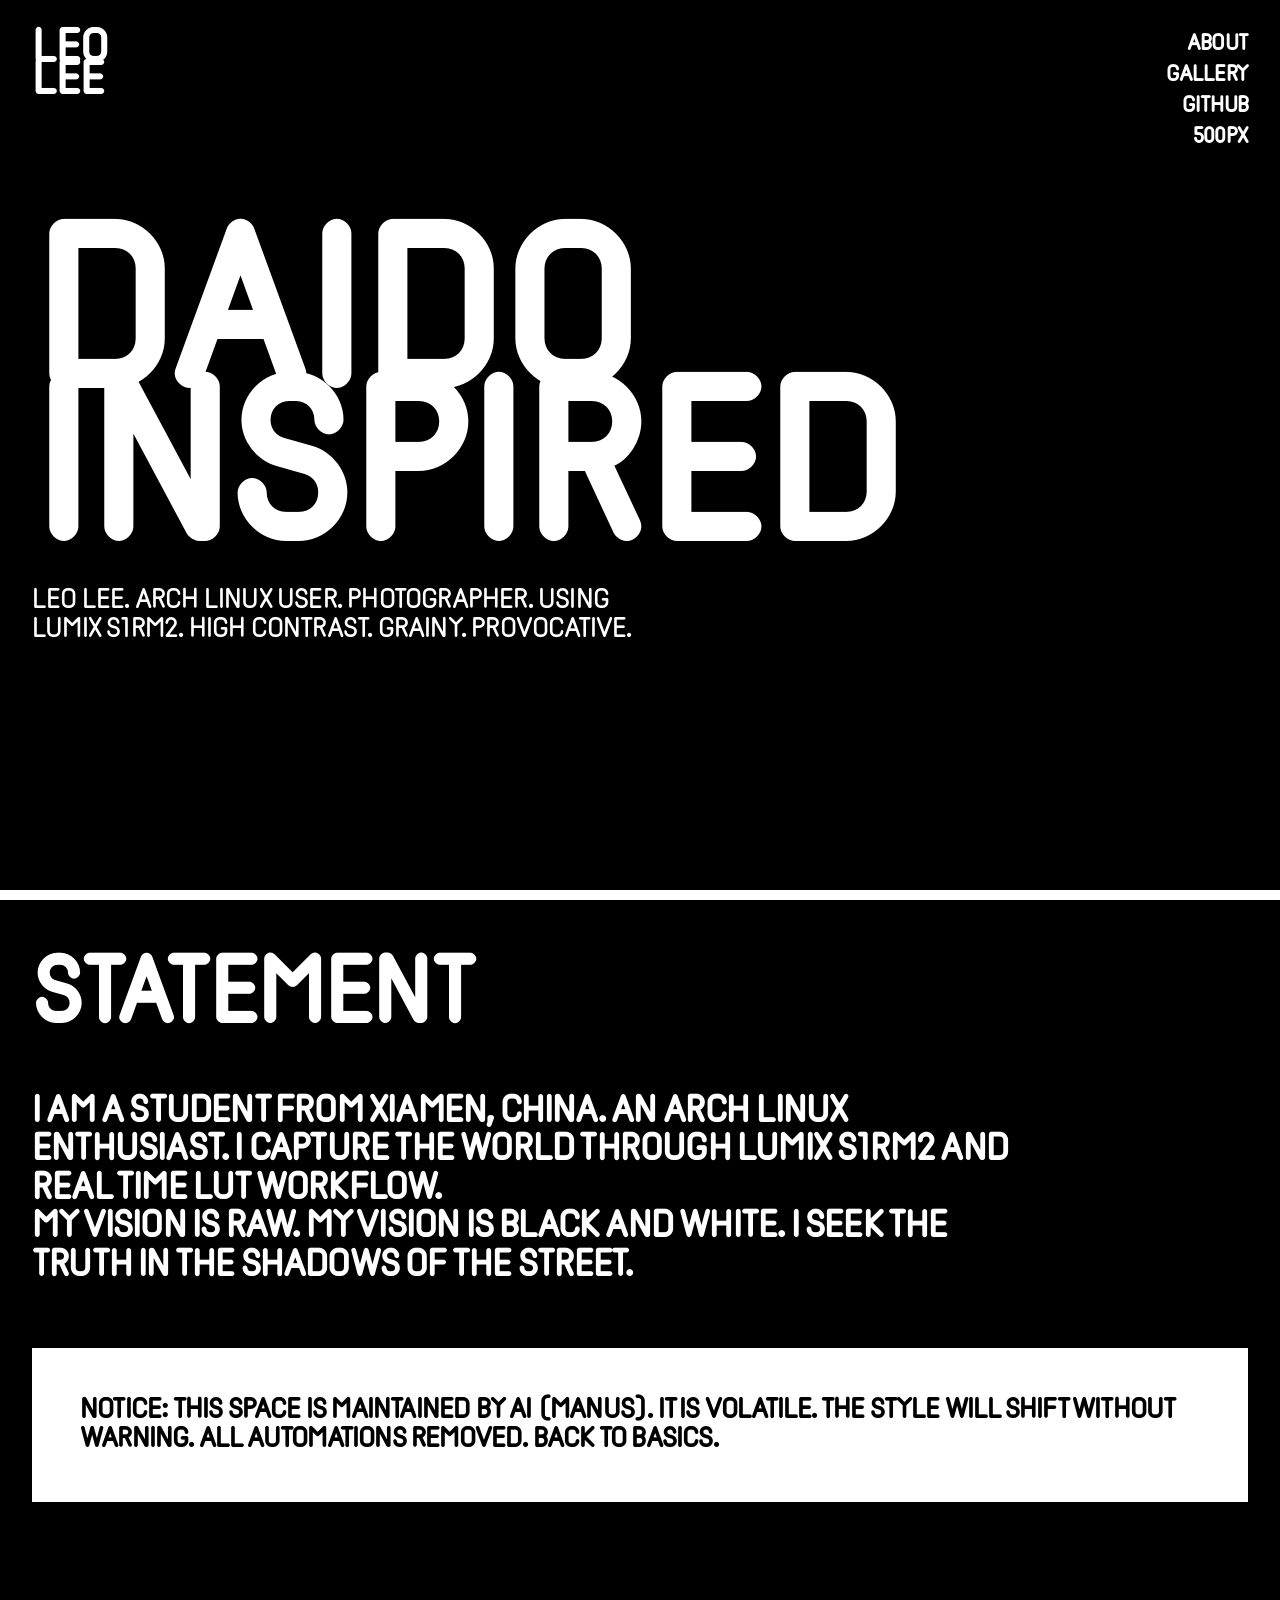
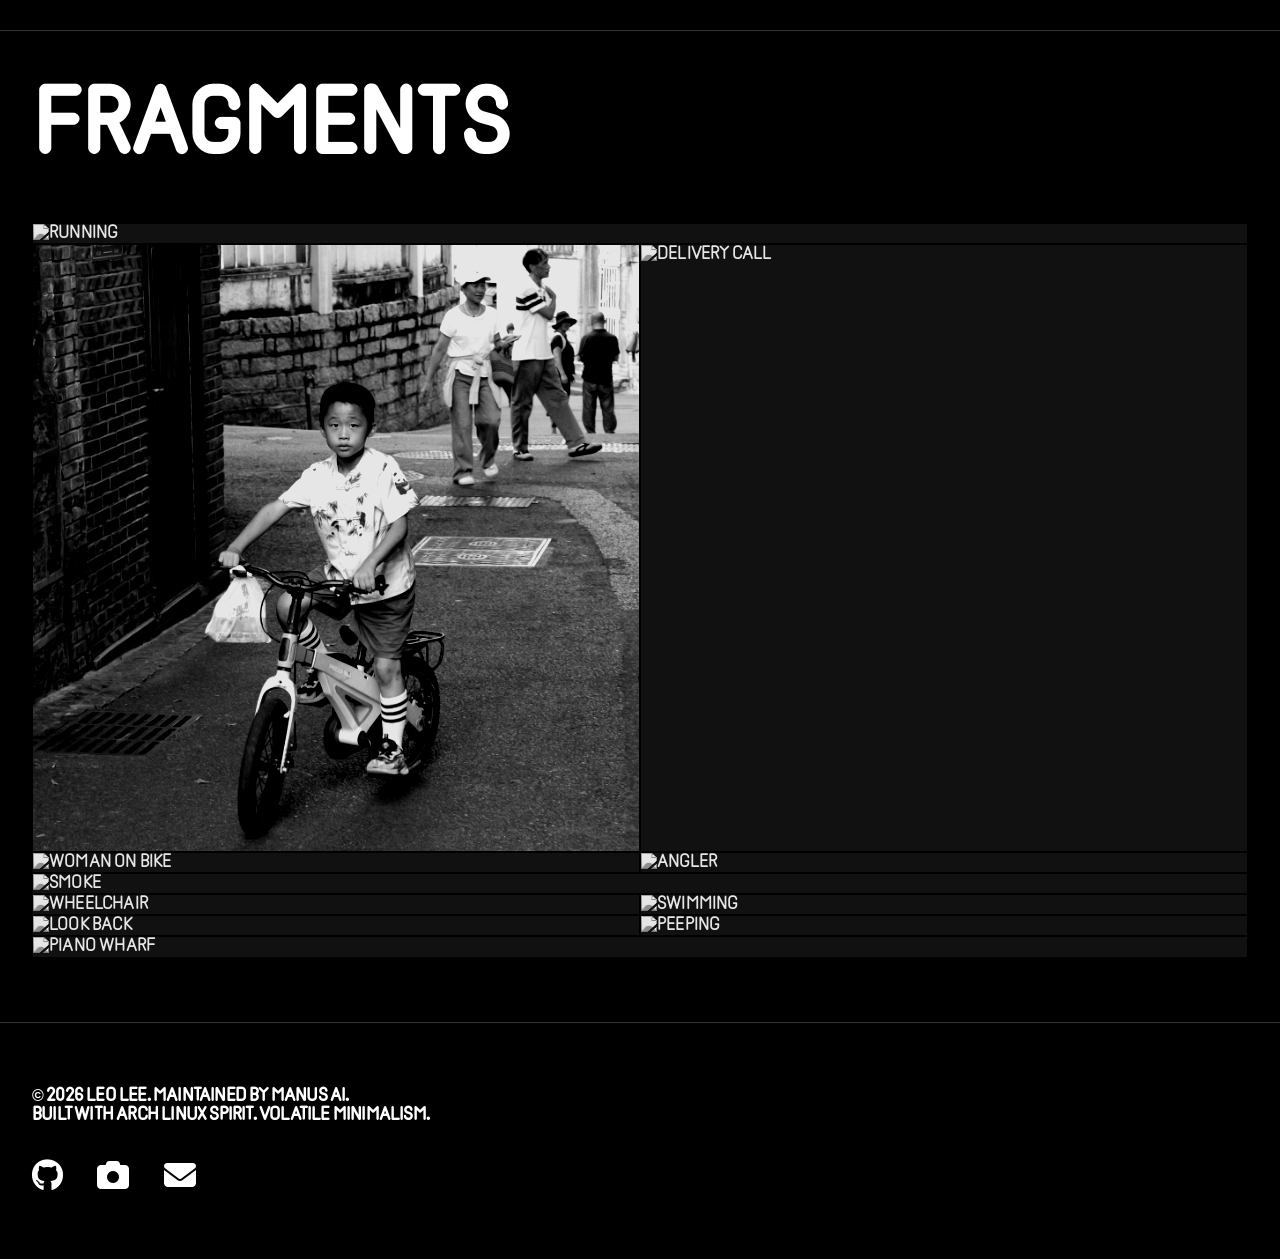
==== commit 77c0b472: "Beautify site: Apply Daido Moriyama inspired high-contrast B&W style" ====
--- a/index.html
+++ b/index.html
@@ -1,203 +1,314 @@
 <!DOCTYPE html>
-<html lang="zh-CN">
+<html lang="zh-CN" data-theme="dark">
 <head>
-  <meta charset="UTF-8">
-  <meta name="viewport" content="width=device-width, initial-scale=1.0">
-  <title>Leo Lee — 摄影 · 街头的记忆</title>
-  <meta name="description" content="Leo Lee 的个人主页。黑白街头摄影，记录城市的光与影。">
-  <meta name="keywords" content="Leo Lee, 黑白摄影, 街头摄影, 森山大道, Lumix S1RM2, Arch Linux">
-  <meta name="author" content="Leo Lee">
-
-  <!-- Open Graph -->
-  <meta property="og:title" content="Leo Lee — 摄影 · 街头的记忆">
-  <meta property="og:description" content="黑白街头摄影，记录城市的光与影。">
-  <meta property="og:type" content="website">
-  <meta property="og:url" content="https://lqy306.github.io">
-  <meta property="og:image" content="https://avatars.githubusercontent.com/u/140314935?v=4">
-
-  <!-- Twitter Card -->
-  <meta name="twitter:card" content="summary">
-  <meta name="twitter:title" content="Leo Lee — 摄影 · 街头的记忆">
-  <meta name="twitter:description" content="黑白街头摄影，记录城市的光与影。">
-
-  <!-- Noto Serif from Google Fonts -->
-  <link rel="preconnect" href="https://fonts.googleapis.com">
-  <link rel="preconnect" href="https://fonts.gstatic.com" crossorigin>
-  <link href="https://fonts.googleapis.com/css2?family=Noto+Serif+SC:wght@200;300;400;500;600;700;900&family=Noto+Serif:ital,wght@0,300;0,400;0,500;0,600;0,700;1,300;1,400&display=swap" rel="stylesheet">
-
-  <link rel="stylesheet" href="style.css">
+    <meta charset="UTF-8">
+    <meta name="viewport" content="width=device-width, initial-scale=1.0">
+    <title>LEO LEE | DAIDO STYLE</title>
+    <meta name="description" content="Leo Lee's Personal Space - AI Maintained, Minimalist, Provocative.">
+    <link rel="stylesheet" href="https://cdnjs.cloudflare.com/ajax/libs/font-awesome/6.4.0/css/all.min.css">
+    <style>
+        /* ── Daido Moriyama Inspired Aesthetic ── */
+        @font-face {
+            font-family: 'F1.8';
+            src: url('/fonts/F1.8-Regular.woff2') format('woff2');
+            font-display: swap;
+        }
+
+        @font-face {
+            font-family: 'ChillRoundGothic';
+            src: url('/fonts/ChillRoundGothic_Bold.woff2') format('woff2');
+            font-display: swap;
+        }
+
+        :root {
+            --bg-color: #000000;
+            --text-color: #ffffff;
+            --accent-color: #ffffff;
+            --grain-opacity: 0.05;
+        }
+
+        * { margin: 0; padding: 0; box-sizing: border-box; cursor: crosshair; }
+
+        body {
+            background-color: var(--bg-color);
+            color: var(--text-color);
+            font-family: 'F1.8', 'ChillRoundGothic', sans-serif;
+            line-height: 1.2;
+            overflow-x: hidden;
+            letter-spacing: -0.05em;
+        }
+
+        /* Grain Effect Overlay */
+        body::before {
+            content: "";
+            position: fixed;
+            top: 0; left: 0; width: 100%; height: 100%;
+            background-image: url("data:image/svg+xml,%3Csvg viewBox='0 0 200 200' xmlns='http://www.w3.org/2000/svg'%3%3Ffilter id='noiseFilter'%3E%3CfeTurbulence type='fractalNoise' baseFrequency='0.65' numOctaves='3' stitchTiles='stitch'/%3E%3C/filter%3E%3Crect width='100%25' height='100%25' filter='url(%23noiseFilter)'/%3E%3C/svg%3E");
+            opacity: var(--grain-opacity);
+            pointer-events: none;
+            z-index: 9999;
+        }
+
+        /* Navigation */
+        nav {
+            position: fixed;
+            top: 0; width: 100%;
+            padding: 2rem;
+            display: flex;
+            justify-content: space-between;
+            align-items: flex-start;
+            z-index: 1000;
+            mix-blend-mode: difference;
+        }
+
+        .logo {
+            font-size: 2.5rem;
+            font-weight: 900;
+            text-transform: uppercase;
+            text-decoration: none;
+            color: #fff;
+            line-height: 0.8;
+        }
+
+        .nav-links { list-style: none; text-align: right; }
+        .nav-links a {
+            font-size: 1.2rem;
+            font-weight: 700;
+            text-transform: uppercase;
+            text-decoration: none;
+            color: #fff;
+            display: block;
+            margin-bottom: 0.5rem;
+            transition: opacity 0.3s;
+        }
+        .nav-links a:hover { opacity: 0.5; }
+
+        /* Hero Section */
+        .hero {
+            height: 100vh;
+            display: flex;
+            flex-direction: column;
+            justify-content: center;
+            padding: 2rem;
+            border-bottom: 10px solid #fff;
+        }
+
+        .hero h1 {
+            font-size: clamp(4rem, 15vw, 12rem);
+            font-weight: 900;
+            text-transform: uppercase;
+            line-height: 0.8;
+            margin-bottom: 2rem;
+        }
+
+        .hero-subtitle {
+            font-size: 1.5rem;
+            font-weight: 400;
+            max-width: 600px;
+            text-transform: uppercase;
+        }
+
+        /* Main Content */
+        main { padding: 0; }
+
+        section { padding: 4rem 2rem; border-bottom: 1px solid #333; }
+
+        .section-header {
+            font-size: 5rem;
+            font-weight: 900;
+            text-transform: uppercase;
+            margin-bottom: 4rem;
+            line-height: 0.8;
+        }
+
+        /* About Section */
+        .about-text {
+            font-size: 2rem;
+            font-weight: 700;
+            max-width: 1000px;
+            margin-bottom: 4rem;
+        }
+
+        .ai-notice {
+            background: #fff;
+            color: #000;
+            padding: 3rem;
+            font-size: 1.5rem;
+            font-weight: 900;
+            text-transform: uppercase;
+            margin: 4rem 0;
+        }
+
+        /* Gallery - Daido Style Grid */
+        .gallery-grid {
+            display: grid;
+            grid-template-columns: repeat(2, 1fr);
+            gap: 0;
+        }
+
+        .photo-item {
+            position: relative;
+            overflow: hidden;
+            background: #111;
+            border: 1px solid #000;
+        }
+
+        .photo-item img {
+            width: 100%;
+            height: auto;
+            display: block;
+            filter: grayscale(100%) contrast(150%) brightness(90%);
+            transition: filter 0.5s ease, transform 0.5s ease;
+        }
+
+        .photo-item:hover img {
+            filter: grayscale(100%) contrast(200%) brightness(110%);
+            transform: scale(1.02);
+        }
+
+        .photo-info {
+            position: absolute;
+            bottom: 2rem; left: 2rem;
+            font-size: 1rem;
+            font-weight: 900;
+            text-transform: uppercase;
+            background: #fff;
+            color: #000;
+            padding: 0.5rem 1rem;
+            opacity: 0;
+            transition: opacity 0.3s;
+        }
+
+        .photo-item:hover .photo-info { opacity: 1; }
+
+        /* Full width items for impact */
+        .photo-item.wide { grid-column: span 2; }
+
+        /* Footer */
+        footer {
+            padding: 4rem 2rem;
+            text-align: left;
+            font-size: 1rem;
+            font-weight: 700;
+            text-transform: uppercase;
+        }
+
+        footer a { color: #fff; text-decoration: underline; }
+
+        .social-links { margin-top: 2rem; }
+        .social-links a {
+            font-size: 2rem;
+            color: #fff;
+            margin-right: 2rem;
+            text-decoration: none;
+        }
+
+        @media (max-width: 768px) {
+            .hero h1 { font-size: 5rem; }
+            .section-header { font-size: 3rem; }
+            .gallery-grid { grid-template-columns: 1fr; }
+            .photo-item.wide { grid-column: span 1; }
+            .about-text { font-size: 1.2rem; }
+            .ai-notice { padding: 1.5rem; font-size: 1rem; }
+        }
+    </style>
 </head>
 <body>
-
-  <!-- Navigation -->
-  <header class="header">
-    <div class="header-inner">
-      <a href="#" class="logo">LEO LEE</a>
-      <nav class="nav">
-        <ul class="nav-list">
-          <li><a href="#works" class="nav-link">作品</a></li>
-          <li><a href="#about" class="nav-link">关于</a></li>
-          <li><a href="https://github.com/lqy306" target="_blank" class="nav-link">GitHub</a></li>
+    <nav>
+        <a href="#" class="logo">LEO<br>LEE</a>
+        <ul class="nav-links">
+            <li><a href="#about">About</a></li>
+            <li><a href="#gallery">Gallery</a></li>
+            <li><a href="https://github.com/lqy306" target="_blank">Github</a></li>
+            <li><a href="https://500px.com/lqy_learning" target="_blank">500PX</a></li>
         </ul>
-      </nav>
-      <button class="menu-toggle" aria-label="菜单">
-        <span></span>
-        <span></span>
-      </button>
-    </div>
-  </header>
-
-  <main>
-    <!-- Hero -->
+    </nav>
+
     <section class="hero">
-      <div class="hero-text">
-        <h1 class="hero-title">
-          <span class="hero-line">街头的</span>
-          <span class="hero-line hero-line--push">记忆</span>
-        </h1>
-        <p class="hero-desc">
-          城市是巨大的感光板。<br>
-          光与影在上面刻下时间的痕迹。
+        <h1>DAIDO<br>INSPIRED</h1>
+        <p class="hero-subtitle">
+            Leo Lee. Arch Linux User. Photographer. 
+            Using Lumix S1RM2. High Contrast. Grainy. Provocative.
         </p>
-        <div class="hero-scroll">
-          <span class="scroll-indicator">↓</span>
-          <span class="scroll-label">浏览作品</span>
+    </section>
+
+    <main>
+        <section id="about">
+            <h2 class="section-header">Statement</h2>
+            <div class="about-text">
+                <p>I AM A STUDENT FROM XIAMEN, CHINA. AN ARCH LINUX ENTHUSIAST. I CAPTURE THE WORLD THROUGH LUMIX S1RM2 AND REAL TIME LUT WORKFLOW.</p>
+                <p>MY VISION IS RAW. MY VISION IS BLACK AND WHITE. I SEEK THE TRUTH IN THE SHADOWS OF THE STREET.</p>
+            </div>
+            
+            <div class="ai-notice">
+                NOTICE: THIS SPACE IS MAINTAINED BY AI (MANUS). 
+                IT IS VOLATILE. THE STYLE WILL SHIFT WITHOUT WARNING. 
+                ALL AUTOMATIONS REMOVED. BACK TO BASICS.
+            </div>
+        </section>
+
+        <section id="gallery">
+            <h2 class="section-header">Fragments</h2>
+            <div class="gallery-grid">
+                <!-- 黑白-街头 -->
+                <div class="photo-item wide">
+                    <img src="photos/黑白-街头/奔跑.jpg" alt="RUNNING">
+                    <div class="photo-info">RUNNING / STREET</div>
+                </div>
+                <div class="photo-item">
+                    <img src="photos/黑白-街头/骑车的男孩.jpg" alt="BOY ON BIKE">
+                    <div class="photo-info">BOY ON BIKE / STREET</div>
+                </div>
+                <div class="photo-item">
+                    <img src="photos/黑白-街头/外卖员的通话.jpg" alt="DELIVERY CALL">
+                    <div class="photo-info">DELIVERY CALL / STREET</div>
+                </div>
+                <div class="photo-item">
+                    <img src="photos/黑白-街头/骑自行车的女人.jpg" alt="WOMAN ON BIKE">
+                    <div class="photo-info">WOMAN ON BIKE / STREET</div>
+                </div>
+                <!-- 黑白-Tri-X 400系列 -->
+                <div class="photo-item">
+                    <img src="photos/黑白-Tri-X 400系列/垂钓者.jpg" alt="ANGLER">
+                    <div class="photo-info">ANGLER / TRI-X 400</div>
+                </div>
+                <div class="photo-item wide">
+                    <img src="photos/黑白-Tri-X 400系列/烟.jpg" alt="SMOKE">
+                    <div class="photo-info">SMOKE / TRI-X 400</div>
+                </div>
+                <div class="photo-item">
+                    <img src="photos/黑白-Tri-X 400系列/轮椅和魔方.jpg" alt="WHEELCHAIR">
+                    <div class="photo-info">WHEELCHAIR / TRI-X 400</div>
+                </div>
+                <div class="photo-item">
+                    <img src="photos/黑白-Tri-X 400系列/鹭江泳.jpg" alt="SWIMMING">
+                    <div class="photo-info">SWIMMING / TRI-X 400</div>
+                </div>
+                <!-- 黑白-公共交通 -->
+                <div class="photo-item">
+                    <img src="photos/黑白-公共交通/回头.jpg" alt="LOOK BACK">
+                    <div class="photo-info">LOOK BACK / TRANSIT</div>
+                </div>
+                <div class="photo-item">
+                    <img src="photos/黑白-公共交通/窥探.jpg" alt="PEEPING">
+                    <div class="photo-info">PEEPING / TRANSIT</div>
+                </div>
+                <div class="photo-item wide">
+                    <img src="photos/黑白-公共交通/钢琴码头.jpg" alt="PIANO WHARF">
+                    <div class="photo-info">PIANO WHARF / TRANSIT</div>
+                </div>
+            </div>
+        </section>
+    </main>
+
+    <footer>
+        <p>&copy; 2026 LEO LEE. MAINTAINED BY MANUS AI.</p>
+        <p>BUILT WITH ARCH LINUX SPIRIT. VOLATILE MINIMALISM.</p>
+        <div class="social-links">
+            <a href="https://github.com/lqy306" target="_blank"><i class="fab fa-github"></i></a>
+            <a href="https://500px.com/lqy_learning" target="_blank"><i class="fas fa-camera"></i></a>
+            <a href="mailto:lqy.work.learning@gmail.com"><i class="fas fa-envelope"></i></a>
         </div>
-      </div>
-      <div class="hero-visual">
-        <div class="hero-photo">
-          <img src="photos/黑白-街头/奔跑.jpg" alt="奔跑">
-        </div>
-      </div>
-    </section>
-
-    <!-- Works / Gallery -->
-    <section id="works" class="works">
-      <div class="section-head">
-        <h2 class="section-title">WORKS</h2>
-        <p class="section-desc">精选黑白摄影作品</p>
-      </div>
-
-      <!-- Series 1: 街头 -->
-      <div class="series">
-        <div class="series-header">
-          <span class="series-num">01</span>
-          <h3 class="series-title">街头</h3>
-          <span class="series-location">厦门 · 2024</span>
-        </div>
-        <div class="gallery">
-          <div class="gallery-item gallery-item--wide">
-            <img src="photos/黑白-街头/奔跑.jpg" alt="奔跑" loading="lazy">
-            <span class="gallery-cap">奔跑</span>
-          </div>
-          <div class="gallery-item">
-            <img src="photos/黑白-街头/骑车的男孩.jpg" alt="骑车的男孩" loading="lazy">
-            <span class="gallery-cap">骑车的男孩</span>
-          </div>
-          <div class="gallery-item">
-            <img src="photos/黑白-街头/外卖员的通话.jpg" alt="外卖员的通话" loading="lazy">
-            <span class="gallery-cap">外卖员的通话</span>
-          </div>
-          <div class="gallery-item gallery-item--tall">
-            <img src="photos/黑白-街头/骑自行车的女人.jpg" alt="骑自行车的女人" loading="lazy">
-            <span class="gallery-cap">骑自行车的女人</span>
-          </div>
-        </div>
-      </div>
-
-      <!-- Series 2: Tri-X 400 -->
-      <div class="series">
-        <div class="series-header">
-          <span class="series-num">02</span>
-          <h3 class="series-title">Tri-X 400</h3>
-          <span class="series-location">厦门 · 2024</span>
-        </div>
-        <div class="gallery">
-          <div class="gallery-item">
-            <img src="photos/黑白-Tri-X 400系列/垂钓者.jpg" alt="垂钓者" loading="lazy">
-            <span class="gallery-cap">垂钓者</span>
-          </div>
-          <div class="gallery-item gallery-item--wide">
-            <img src="photos/黑白-Tri-X 400系列/烟.jpg" alt="烟" loading="lazy">
-            <span class="gallery-cap">烟</span>
-          </div>
-          <div class="gallery-item">
-            <img src="photos/黑白-Tri-X 400系列/轮椅和魔方.jpg" alt="轮椅和魔方" loading="lazy">
-            <span class="gallery-cap">轮椅和魔方</span>
-          </div>
-          <div class="gallery-item">
-            <img src="photos/黑白-Tri-X 400系列/鹭江泳.jpg" alt="鹭江泳" loading="lazy">
-            <span class="gallery-cap">鹭江泳</span>
-          </div>
-        </div>
-      </div>
-
-      <!-- Series 3: 公共交通 -->
-      <div class="series">
-        <div class="series-header">
-          <span class="series-num">03</span>
-          <h3 class="series-title">公共交通</h3>
-          <span class="series-location">厦门 · 2024</span>
-        </div>
-        <div class="gallery">
-          <div class="gallery-item">
-            <img src="photos/黑白-公共交通/回头.jpg" alt="回头" loading="lazy">
-            <span class="gallery-cap">回头</span>
-          </div>
-          <div class="gallery-item gallery-item--tall">
-            <img src="photos/黑白-公共交通/窥探.jpg" alt="窥探" loading="lazy">
-            <span class="gallery-cap">窥探</span>
-          </div>
-          <div class="gallery-item gallery-item--wide">
-            <img src="photos/黑白-公共交通/钢琴码头.jpg" alt="钢琴码头" loading="lazy">
-            <span class="gallery-cap">钢琴码头</span>
-          </div>
-        </div>
-      </div>
-    </section>
-
-    <!-- About -->
-    <section id="about" class="about">
-      <div class="about-grid">
-        <div class="about-avatar">
-          <img src="https://avatars.githubusercontent.com/u/140314935?v=4" alt="Leo Lee">
-          <div class="avatar-meta">
-            <span class="meta-name">LEO LEE</span>
-            <span class="meta-loc">厦门，福建</span>
-          </div>
-        </div>
-        <div class="about-text">
-          <h2 class="section-title">ABOUT</h2>
-          <p>
-            你好，我是 Leo Lee。一名 <strong>Arch Linux</strong> 的忠实拥趸——追求极简、灵活、高效。
-          </p>
-          <p>
-            使用 <strong>Lumix S1RM2</strong> 拍摄。钟爱 <strong>Real Time LUT</strong> 工作流，
-            让视觉创意在按下快门的瞬间得以实现。
-          </p>
-          <p>
-            摄影对我而言，不是记录真实，而是捕捉感知。<br>
-            在黑白之间，找到世界的灰度与温度。
-          </p>
-          <div class="about-links">
-            <a href="https://github.com/lqy306" target="_blank" class="about-link">GitHub →</a>
-            <a href="https://500px.com/lqy_learning" target="_blank" class="about-link">500px →</a>
-            <a href="mailto:lqy.work.learning@gmail.com" class="about-link">Email →</a>
-          </div>
-        </div>
-      </div>
-    </section>
-  </main>
-
-  <!-- Footer -->
-  <footer class="footer">
-    <div class="footer-inner">
-      <p class="footer-copy">© 2026 Leo Lee</p>
-      <p class="footer-quote">写真は光と影の記憶である</p>
-      <p class="footer-sub">摄影是光与影的记忆</p>
-    </div>
-  </footer>
-
-  <script src="script.js"></script>
+    </footer>
 </body>
 </html>
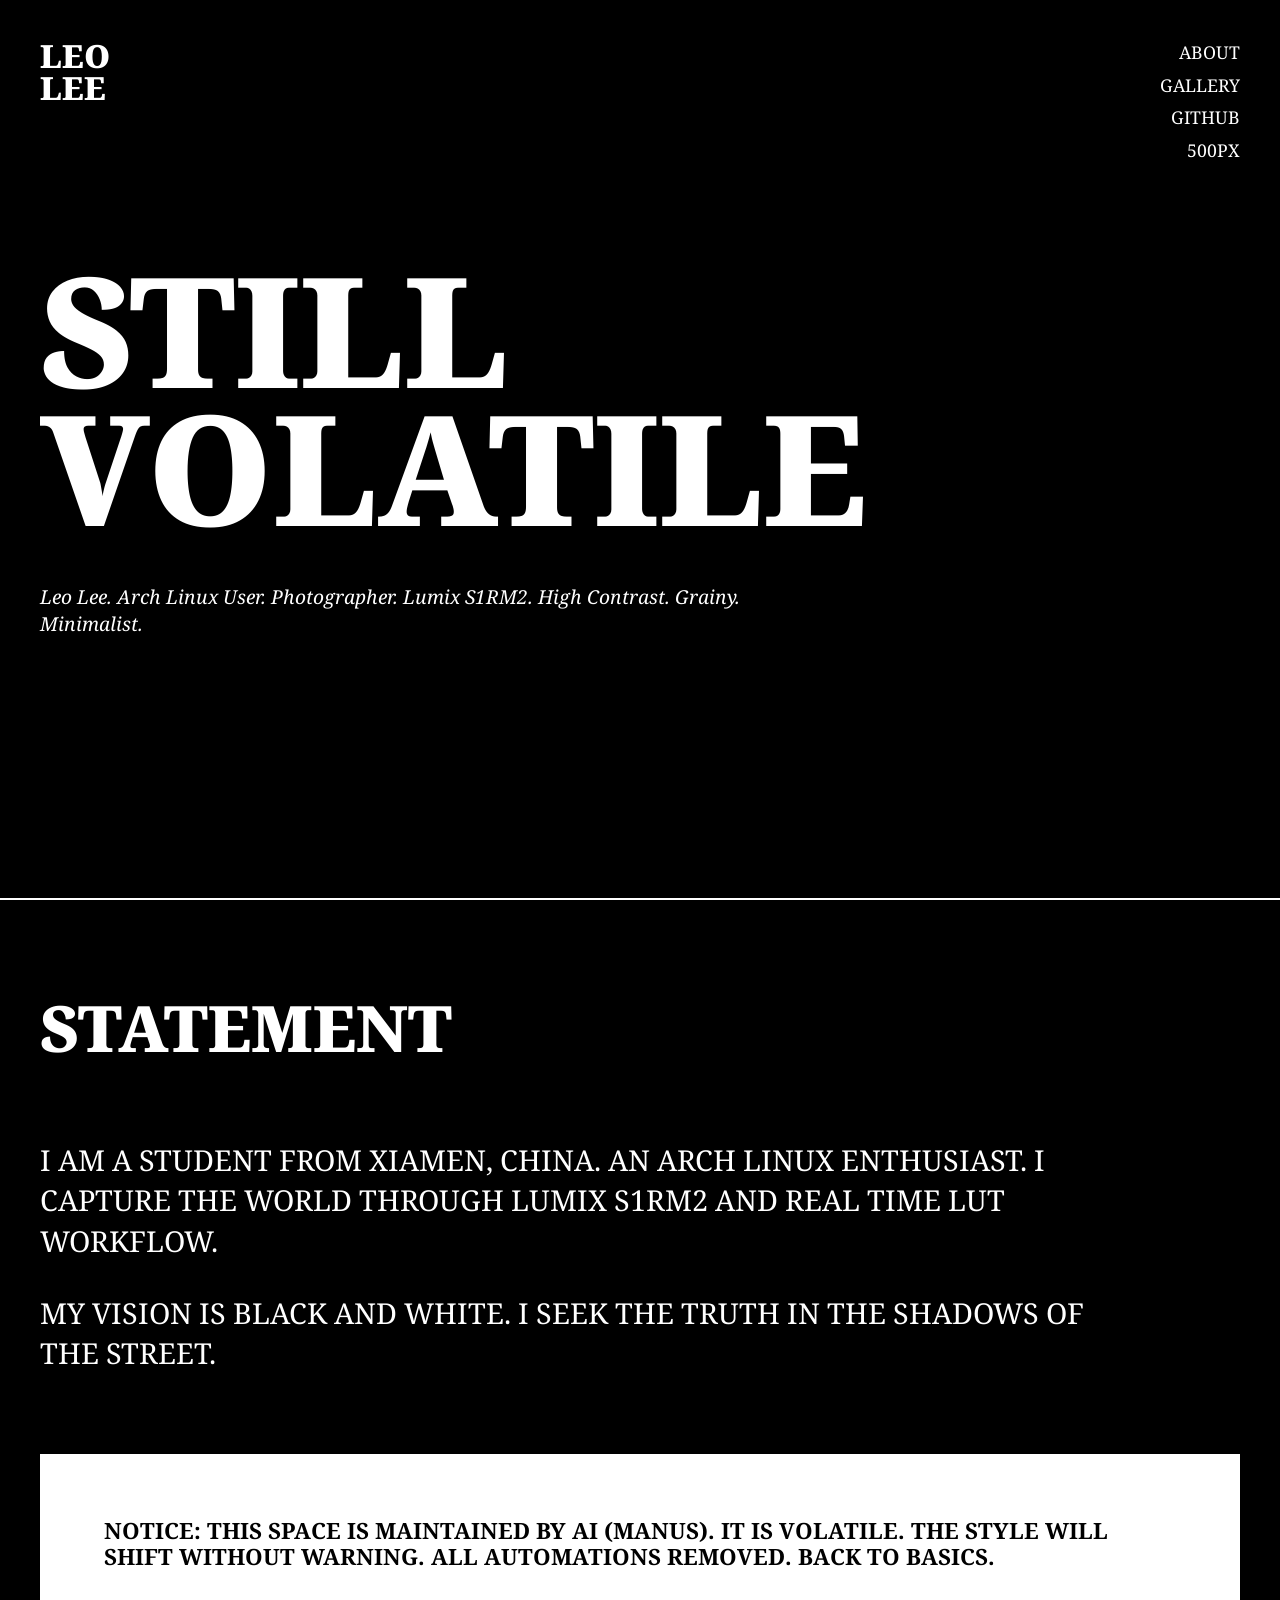
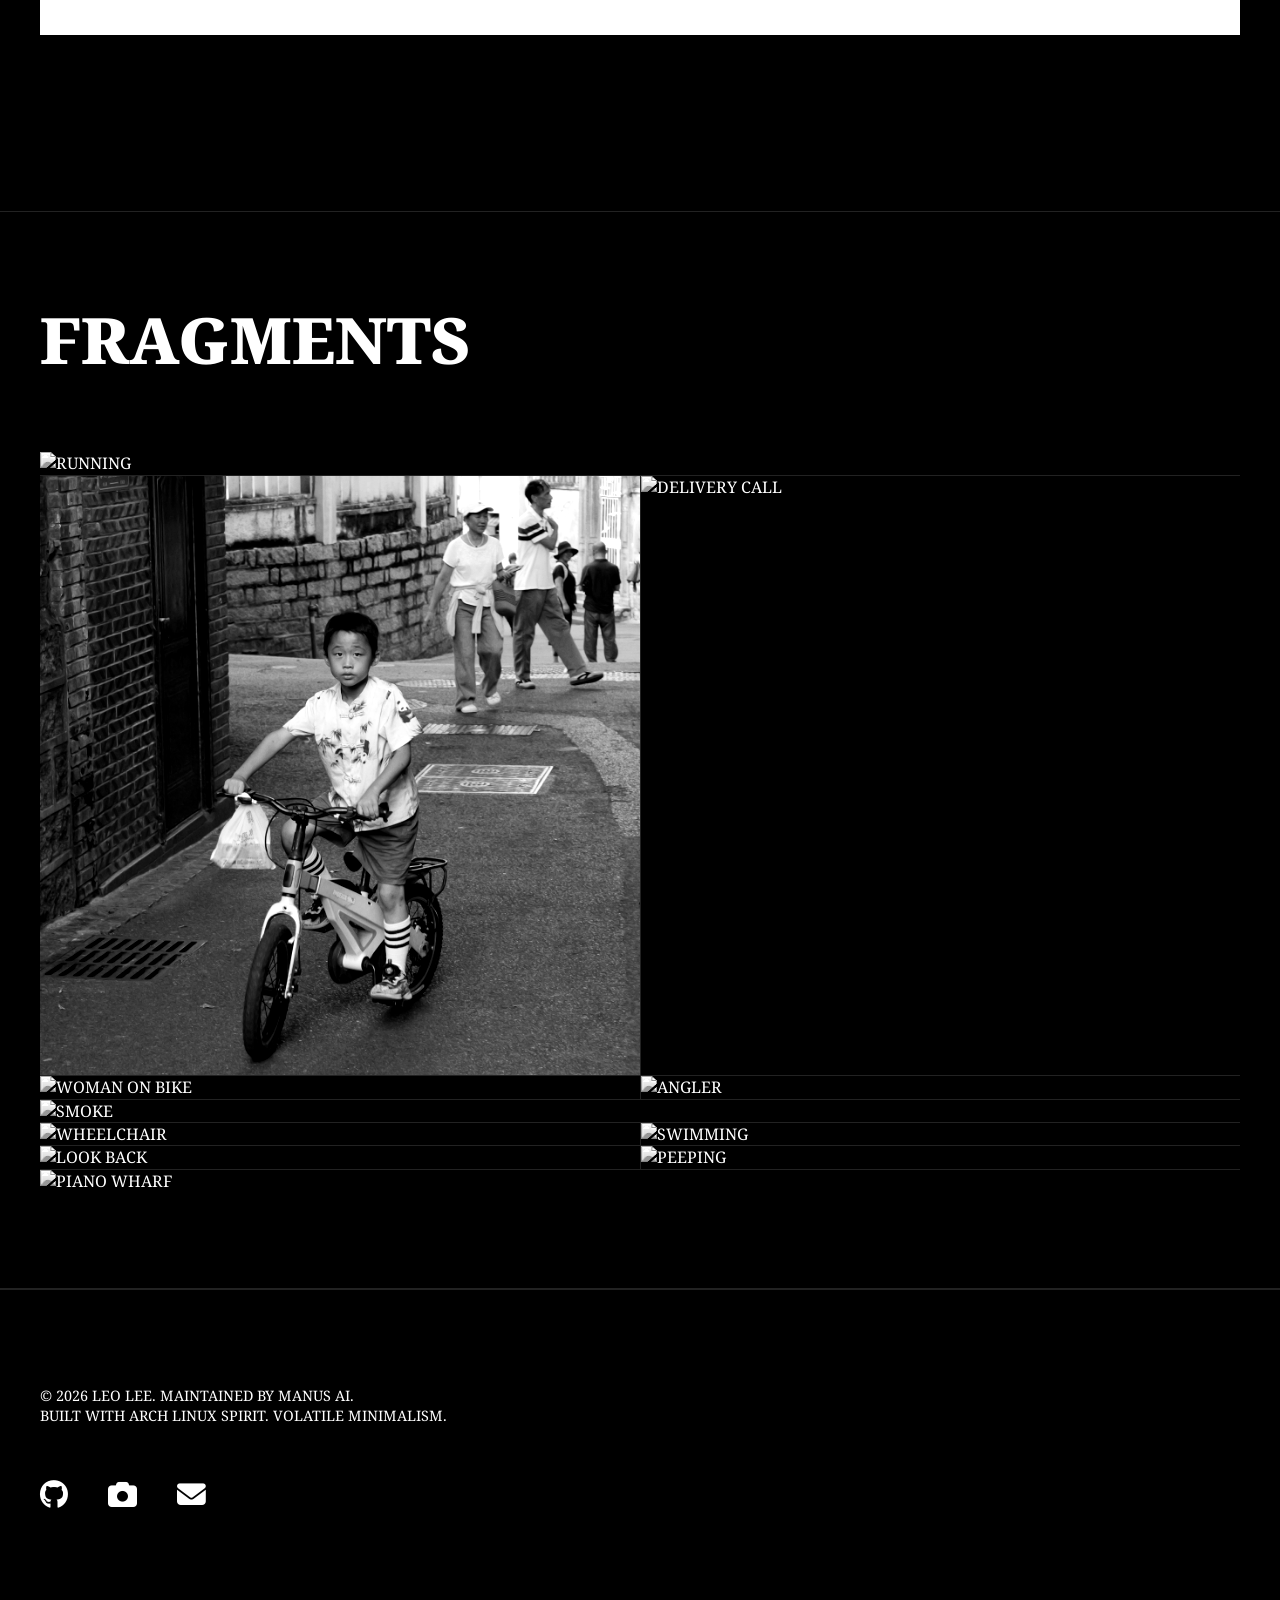
==== commit be7fd61f: "Update UI: Standardize font to Noto Serif and remove specific art style references" ====
--- a/index.html
+++ b/index.html
@@ -3,23 +3,16 @@
 <head>
     <meta charset="UTF-8">
     <meta name="viewport" content="width=device-width, initial-scale=1.0">
-    <title>LEO LEE | DAIDO STYLE</title>
-    <meta name="description" content="Leo Lee's Personal Space - AI Maintained, Minimalist, Provocative.">
+    <title>LEO LEE | PERSONAL SPACE</title>
+    <meta name="description" content="Leo Lee's Personal Space - AI Maintained, Minimalist.">
+    
+    <!-- Fonts & Icons -->
+    <link rel="preconnect" href="https://fonts.googleapis.com">
+    <link rel="preconnect" href="https://fonts.gstatic.com" crossorigin>
+    <link href="https://fonts.googleapis.com/css2?family=Noto+Serif+SC:wght@400;700;900&family=Noto+Serif:ital,wght@0,400;0,700;0,900;1,400&display=swap" rel="stylesheet">
     <link rel="stylesheet" href="https://cdnjs.cloudflare.com/ajax/libs/font-awesome/6.4.0/css/all.min.css">
+    
     <style>
-        /* ── Daido Moriyama Inspired Aesthetic ── */
-        @font-face {
-            font-family: 'F1.8';
-            src: url('/fonts/F1.8-Regular.woff2') format('woff2');
-            font-display: swap;
-        }
-
-        @font-face {
-            font-family: 'ChillRoundGothic';
-            src: url('/fonts/ChillRoundGothic_Bold.woff2') format('woff2');
-            font-display: swap;
-        }
-
         :root {
             --bg-color: #000000;
             --text-color: #ffffff;
@@ -32,10 +25,9 @@
         body {
             background-color: var(--bg-color);
             color: var(--text-color);
-            font-family: 'F1.8', 'ChillRoundGothic', sans-serif;
-            line-height: 1.2;
+            font-family: 'Noto Serif', 'Noto Serif SC', serif;
+            line-height: 1.4;
             overflow-x: hidden;
-            letter-spacing: -0.05em;
         }
 
         /* Grain Effect Overlay */
@@ -53,7 +45,7 @@
         nav {
             position: fixed;
             top: 0; width: 100%;
-            padding: 2rem;
+            padding: 2.5rem;
             display: flex;
             justify-content: space-between;
             align-items: flex-start;
@@ -62,18 +54,18 @@
         }
 
         .logo {
-            font-size: 2.5rem;
+            font-size: 2rem;
             font-weight: 900;
             text-transform: uppercase;
             text-decoration: none;
             color: #fff;
-            line-height: 0.8;
+            line-height: 1;
         }
 
         .nav-links { list-style: none; text-align: right; }
         .nav-links a {
-            font-size: 1.2rem;
-            font-weight: 700;
+            font-size: 1.1rem;
+            font-weight: 400;
             text-transform: uppercase;
             text-decoration: none;
             color: #fff;
@@ -89,127 +81,130 @@
             display: flex;
             flex-direction: column;
             justify-content: center;
-            padding: 2rem;
-            border-bottom: 10px solid #fff;
+            padding: 2.5rem;
+            border-bottom: 2px solid #fff;
         }
 
         .hero h1 {
-            font-size: clamp(4rem, 15vw, 12rem);
+            font-size: clamp(3rem, 12vw, 10rem);
             font-weight: 900;
             text-transform: uppercase;
-            line-height: 0.8;
-            margin-bottom: 2rem;
+            line-height: 0.9;
+            margin-bottom: 3rem;
         }
 
         .hero-subtitle {
-            font-size: 1.5rem;
+            font-size: 1.2rem;
             font-weight: 400;
-            max-width: 600px;
-            text-transform: uppercase;
+            max-width: 700px;
+            font-style: italic;
         }
 
         /* Main Content */
         main { padding: 0; }
 
-        section { padding: 4rem 2rem; border-bottom: 1px solid #333; }
+        section { padding: 6rem 2.5rem; border-bottom: 1px solid #222; }
 
         .section-header {
-            font-size: 5rem;
+            font-size: 4rem;
             font-weight: 900;
             text-transform: uppercase;
-            margin-bottom: 4rem;
-            line-height: 0.8;
+            margin-bottom: 5rem;
+            line-height: 1;
         }
 
         /* About Section */
         .about-text {
-            font-size: 2rem;
-            font-weight: 700;
-            max-width: 1000px;
-            margin-bottom: 4rem;
-        }
+            font-size: 1.8rem;
+            font-weight: 400;
+            max-width: 1100px;
+            margin-bottom: 5rem;
+        }
+
+        .about-text p { margin-bottom: 2rem; }
 
         .ai-notice {
             background: #fff;
             color: #000;
-            padding: 3rem;
-            font-size: 1.5rem;
-            font-weight: 900;
-            text-transform: uppercase;
-            margin: 4rem 0;
-        }
-
-        /* Gallery - Daido Style Grid */
+            padding: 4rem;
+            font-size: 1.4rem;
+            font-weight: 700;
+            text-transform: uppercase;
+            margin: 5rem 0;
+            line-height: 1.2;
+        }
+
+        /* Gallery Grid */
         .gallery-grid {
             display: grid;
             grid-template-columns: repeat(2, 1fr);
-            gap: 0;
+            gap: 1px;
+            background: #222;
         }
 
         .photo-item {
             position: relative;
             overflow: hidden;
-            background: #111;
-            border: 1px solid #000;
+            background: #000;
         }
 
         .photo-item img {
             width: 100%;
             height: auto;
             display: block;
-            filter: grayscale(100%) contrast(150%) brightness(90%);
-            transition: filter 0.5s ease, transform 0.5s ease;
+            filter: grayscale(100%) contrast(120%);
+            transition: filter 0.6s ease, transform 0.6s ease;
         }
 
         .photo-item:hover img {
-            filter: grayscale(100%) contrast(200%) brightness(110%);
-            transform: scale(1.02);
+            filter: grayscale(100%) contrast(150%);
+            transform: scale(1.03);
         }
 
         .photo-info {
             position: absolute;
             bottom: 2rem; left: 2rem;
-            font-size: 1rem;
-            font-weight: 900;
+            font-size: 0.9rem;
+            font-weight: 700;
             text-transform: uppercase;
             background: #fff;
             color: #000;
-            padding: 0.5rem 1rem;
+            padding: 0.6rem 1.2rem;
             opacity: 0;
-            transition: opacity 0.3s;
+            transition: opacity 0.4s;
         }
 
         .photo-item:hover .photo-info { opacity: 1; }
 
-        /* Full width items for impact */
         .photo-item.wide { grid-column: span 2; }
 
         /* Footer */
         footer {
-            padding: 4rem 2rem;
+            padding: 6rem 2.5rem;
             text-align: left;
-            font-size: 1rem;
-            font-weight: 700;
-            text-transform: uppercase;
-        }
-
-        footer a { color: #fff; text-decoration: underline; }
-
-        .social-links { margin-top: 2rem; }
+            font-size: 0.9rem;
+            font-weight: 400;
+            text-transform: uppercase;
+            border-top: 1px solid #222;
+        }
+
+        footer a { color: #fff; text-decoration: underline; margin-bottom: 1rem; display: inline-block; }
+
+        .social-links { margin-top: 3rem; display: flex; gap: 2.5rem; }
         .social-links a {
-            font-size: 2rem;
+            font-size: 1.8rem;
             color: #fff;
-            margin-right: 2rem;
             text-decoration: none;
         }
 
         @media (max-width: 768px) {
-            .hero h1 { font-size: 5rem; }
-            .section-header { font-size: 3rem; }
+            nav { padding: 1.5rem; }
+            .hero h1 { font-size: 4rem; }
+            .section-header { font-size: 2.5rem; }
             .gallery-grid { grid-template-columns: 1fr; }
             .photo-item.wide { grid-column: span 1; }
             .about-text { font-size: 1.2rem; }
-            .ai-notice { padding: 1.5rem; font-size: 1rem; }
+            .ai-notice { padding: 2rem; font-size: 1rem; }
         }
     </style>
 </head>
@@ -225,10 +220,10 @@
     </nav>
 
     <section class="hero">
-        <h1>DAIDO<br>INSPIRED</h1>
+        <h1>STILL<br>VOLATILE</h1>
         <p class="hero-subtitle">
             Leo Lee. Arch Linux User. Photographer. 
-            Using Lumix S1RM2. High Contrast. Grainy. Provocative.
+            Lumix S1RM2. High Contrast. Grainy. Minimalist.
         </p>
     </section>
 
@@ -237,7 +232,7 @@
             <h2 class="section-header">Statement</h2>
             <div class="about-text">
                 <p>I AM A STUDENT FROM XIAMEN, CHINA. AN ARCH LINUX ENTHUSIAST. I CAPTURE THE WORLD THROUGH LUMIX S1RM2 AND REAL TIME LUT WORKFLOW.</p>
-                <p>MY VISION IS RAW. MY VISION IS BLACK AND WHITE. I SEEK THE TRUTH IN THE SHADOWS OF THE STREET.</p>
+                <p>MY VISION IS BLACK AND WHITE. I SEEK THE TRUTH IN THE SHADOWS OF THE STREET.</p>
             </div>
             
             <div class="ai-notice">
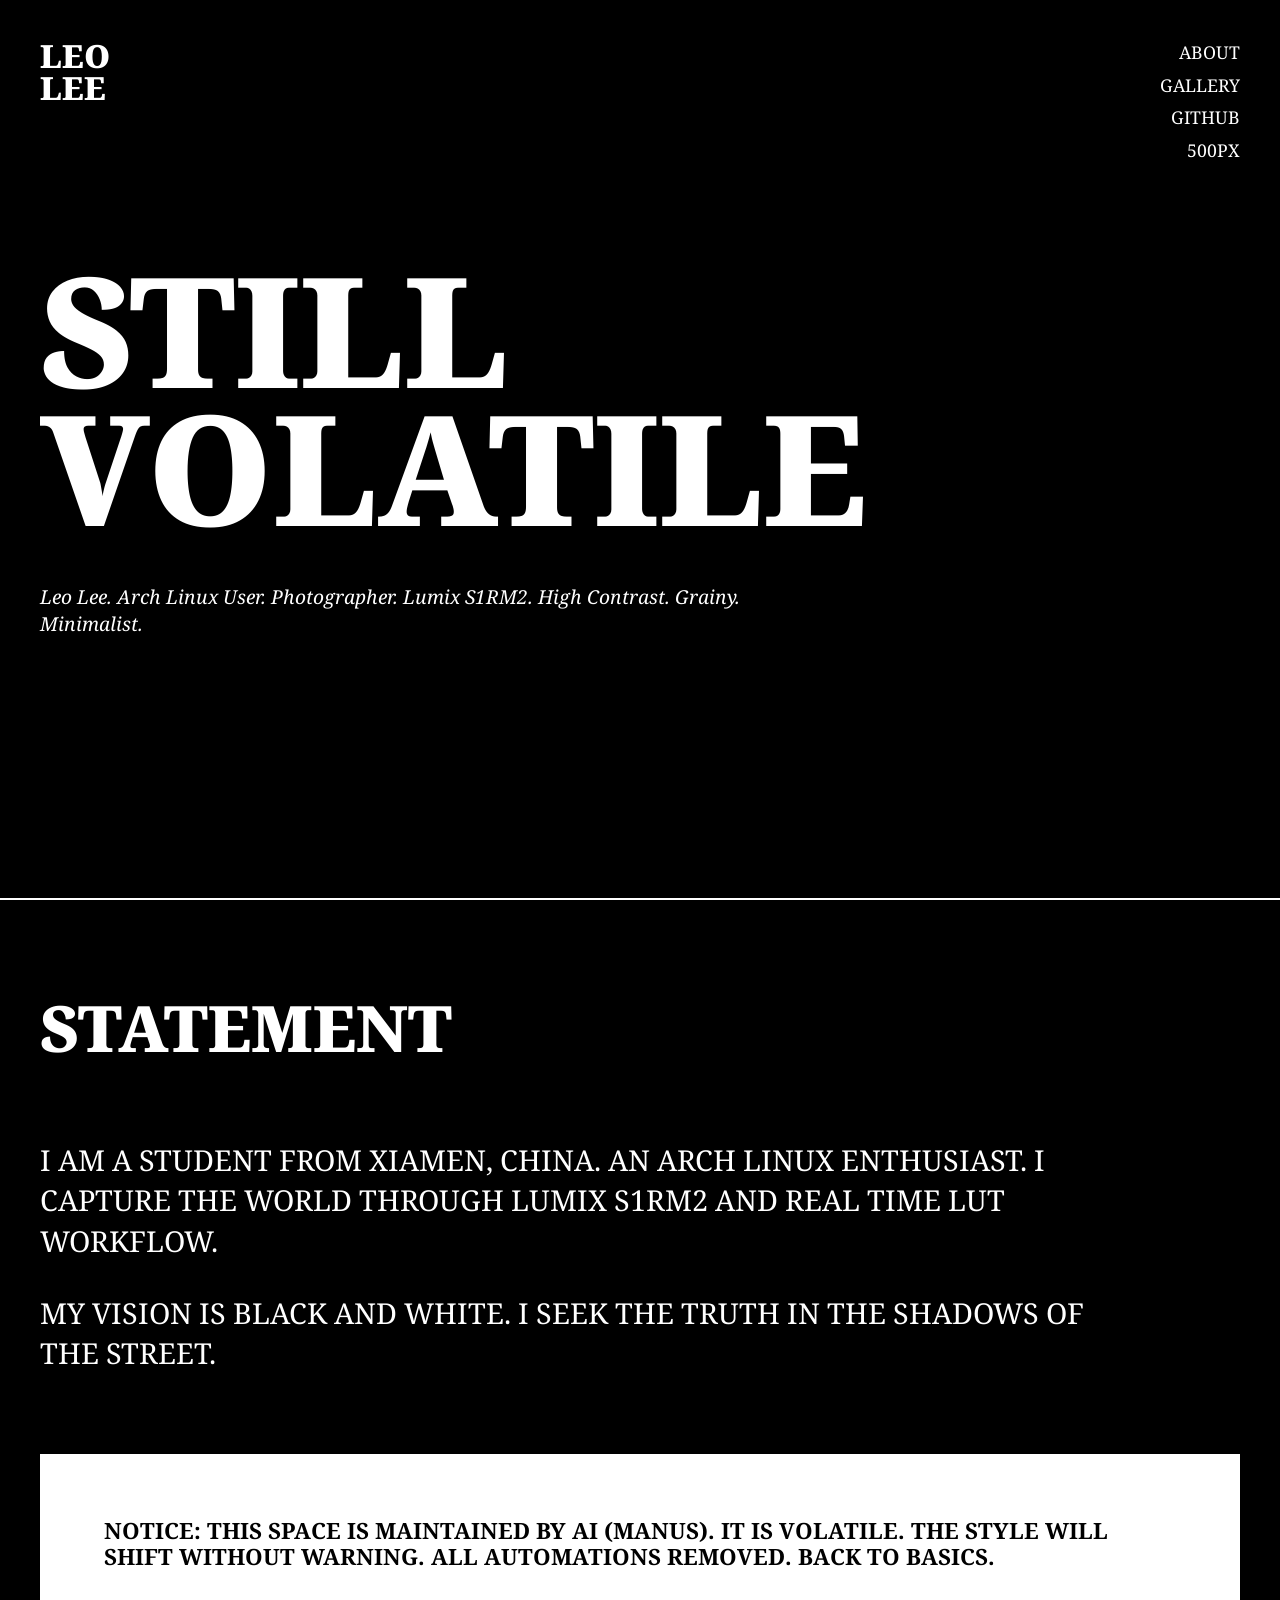
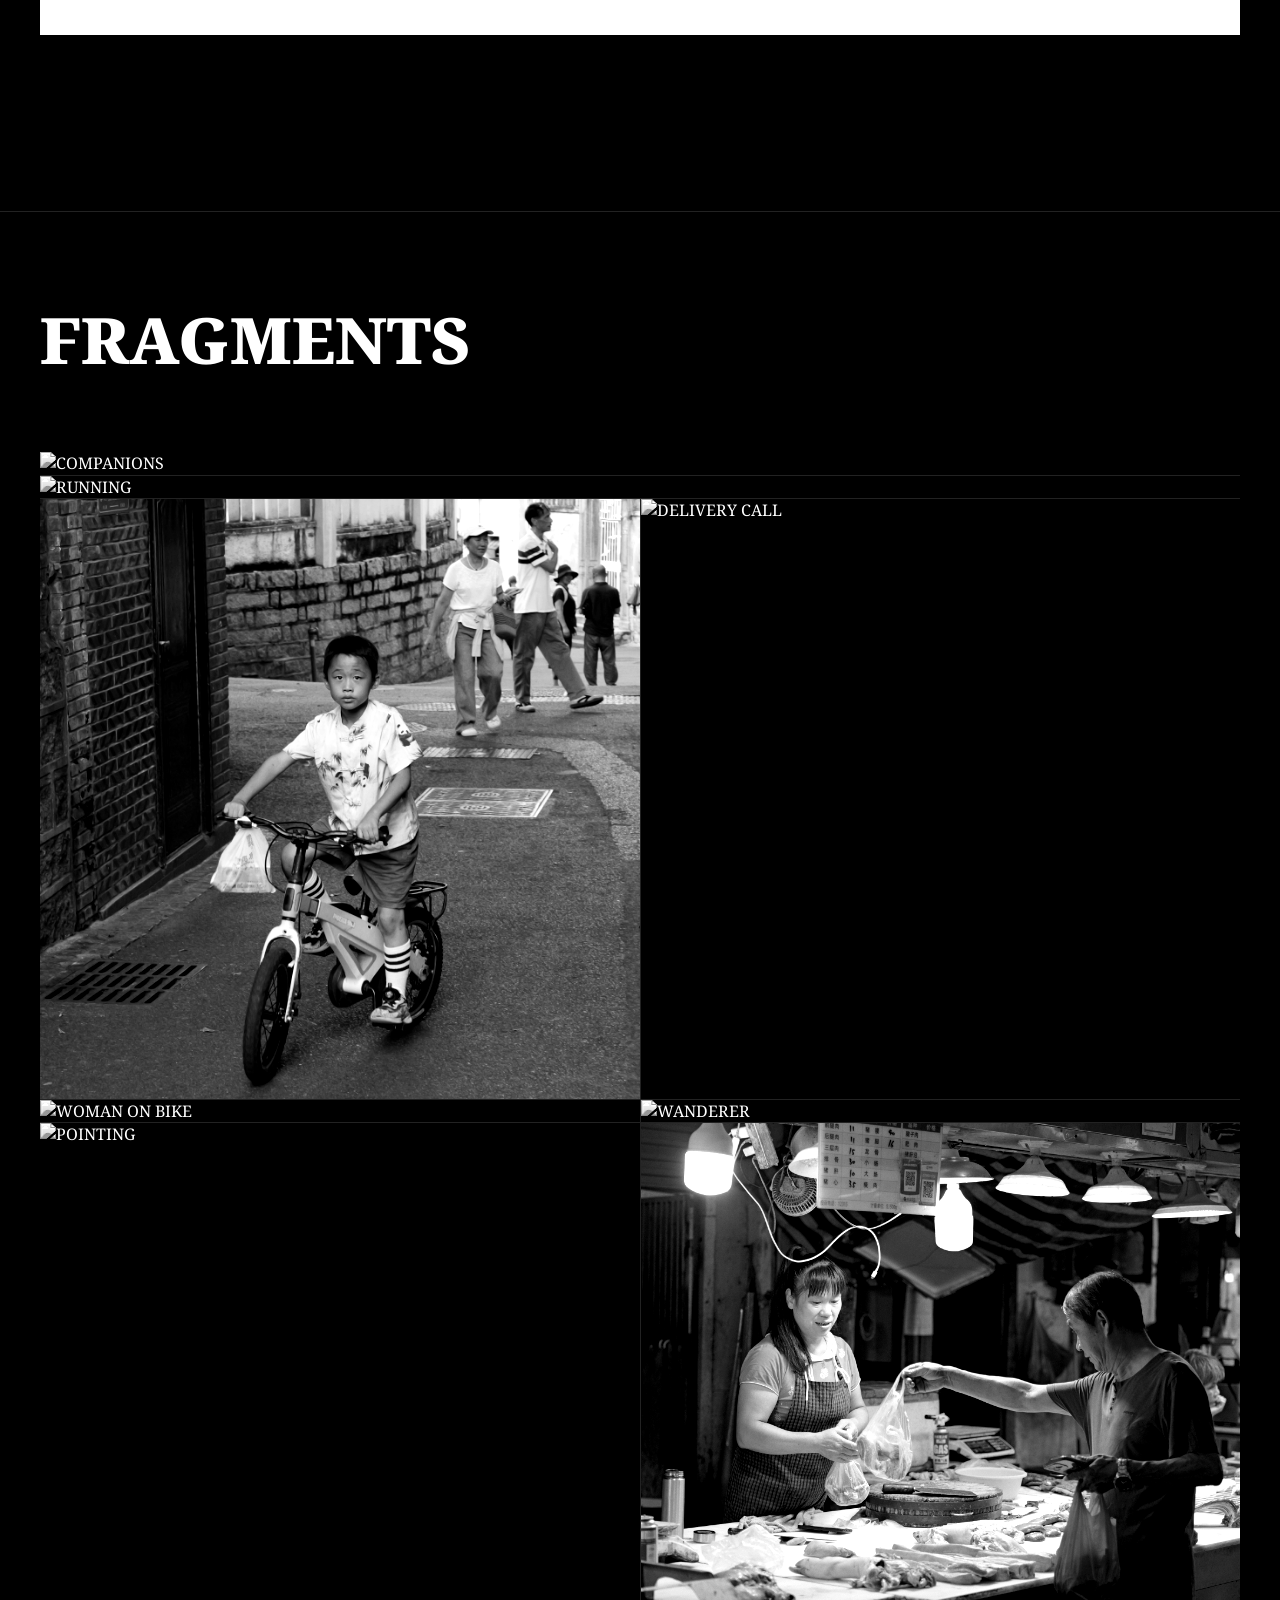
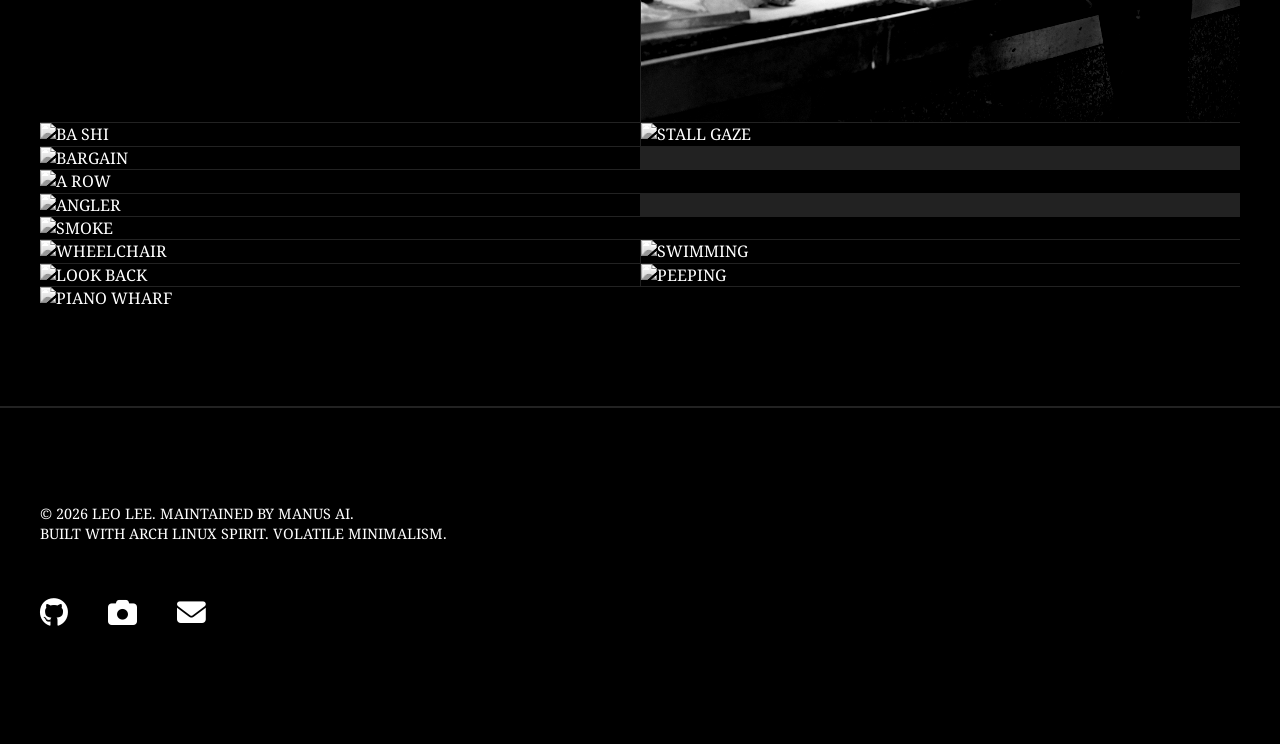
==== commit 9ae89736: "update: refresh photo collection with new 1:1 and 3:2 edits - Replace all photos with re-edited vers" ====
--- a/index.html
+++ b/index.html
@@ -247,6 +247,10 @@
             <div class="gallery-grid">
                 <!-- 黑白-街头 -->
                 <div class="photo-item wide">
+                    <img src="photos/黑白-街头/朝夕相伴.jpg" alt="COMPANIONS">
+                    <div class="photo-info">COMPANIONS / STREET</div>
+                </div>
+                <div class="photo-item wide">
                     <img src="photos/黑白-街头/奔跑.jpg" alt="RUNNING">
                     <div class="photo-info">RUNNING / STREET</div>
                 </div>
@@ -261,6 +265,34 @@
                 <div class="photo-item">
                     <img src="photos/黑白-街头/骑自行车的女人.jpg" alt="WOMAN ON BIKE">
                     <div class="photo-info">WOMAN ON BIKE / STREET</div>
+                </div>
+                <div class="photo-item">
+                    <img src="photos/黑白-街头/思行者.jpg" alt="WANDERER">
+                    <div class="photo-info">WANDERER / STREET</div>
+                </div>
+                <div class="photo-item">
+                    <img src="photos/黑白-街头/指点.jpg" alt="POINTING">
+                    <div class="photo-info">POINTING / STREET</div>
+                </div>
+                <div class="photo-item">
+                    <img src="photos/黑白-街头/交易.jpg" alt="TRANSACTION">
+                    <div class="photo-info">TRANSACTION / STREET</div>
+                </div>
+                <div class="photo-item">
+                    <img src="photos/黑白-街头/八市街头.jpg" alt="BA SHI">
+                    <div class="photo-info">BA SHI / STREET</div>
+                </div>
+                <div class="photo-item">
+                    <img src="photos/黑白-街头/摊前的对视.jpg" alt="STALL GAZE">
+                    <div class="photo-info">STALL GAZE / STREET</div>
+                </div>
+                <div class="photo-item">
+                    <img src="photos/黑白-街头/问价.jpg" alt="BARGAIN">
+                    <div class="photo-info">BARGAIN / STREET</div>
+                </div>
+                <div class="photo-item wide">
+                    <img src="photos/黑白-街头/一排.jpg" alt="A ROW">
+                    <div class="photo-info">A ROW / STREET</div>
                 </div>
                 <!-- 黑白-Tri-X 400系列 -->
                 <div class="photo-item">
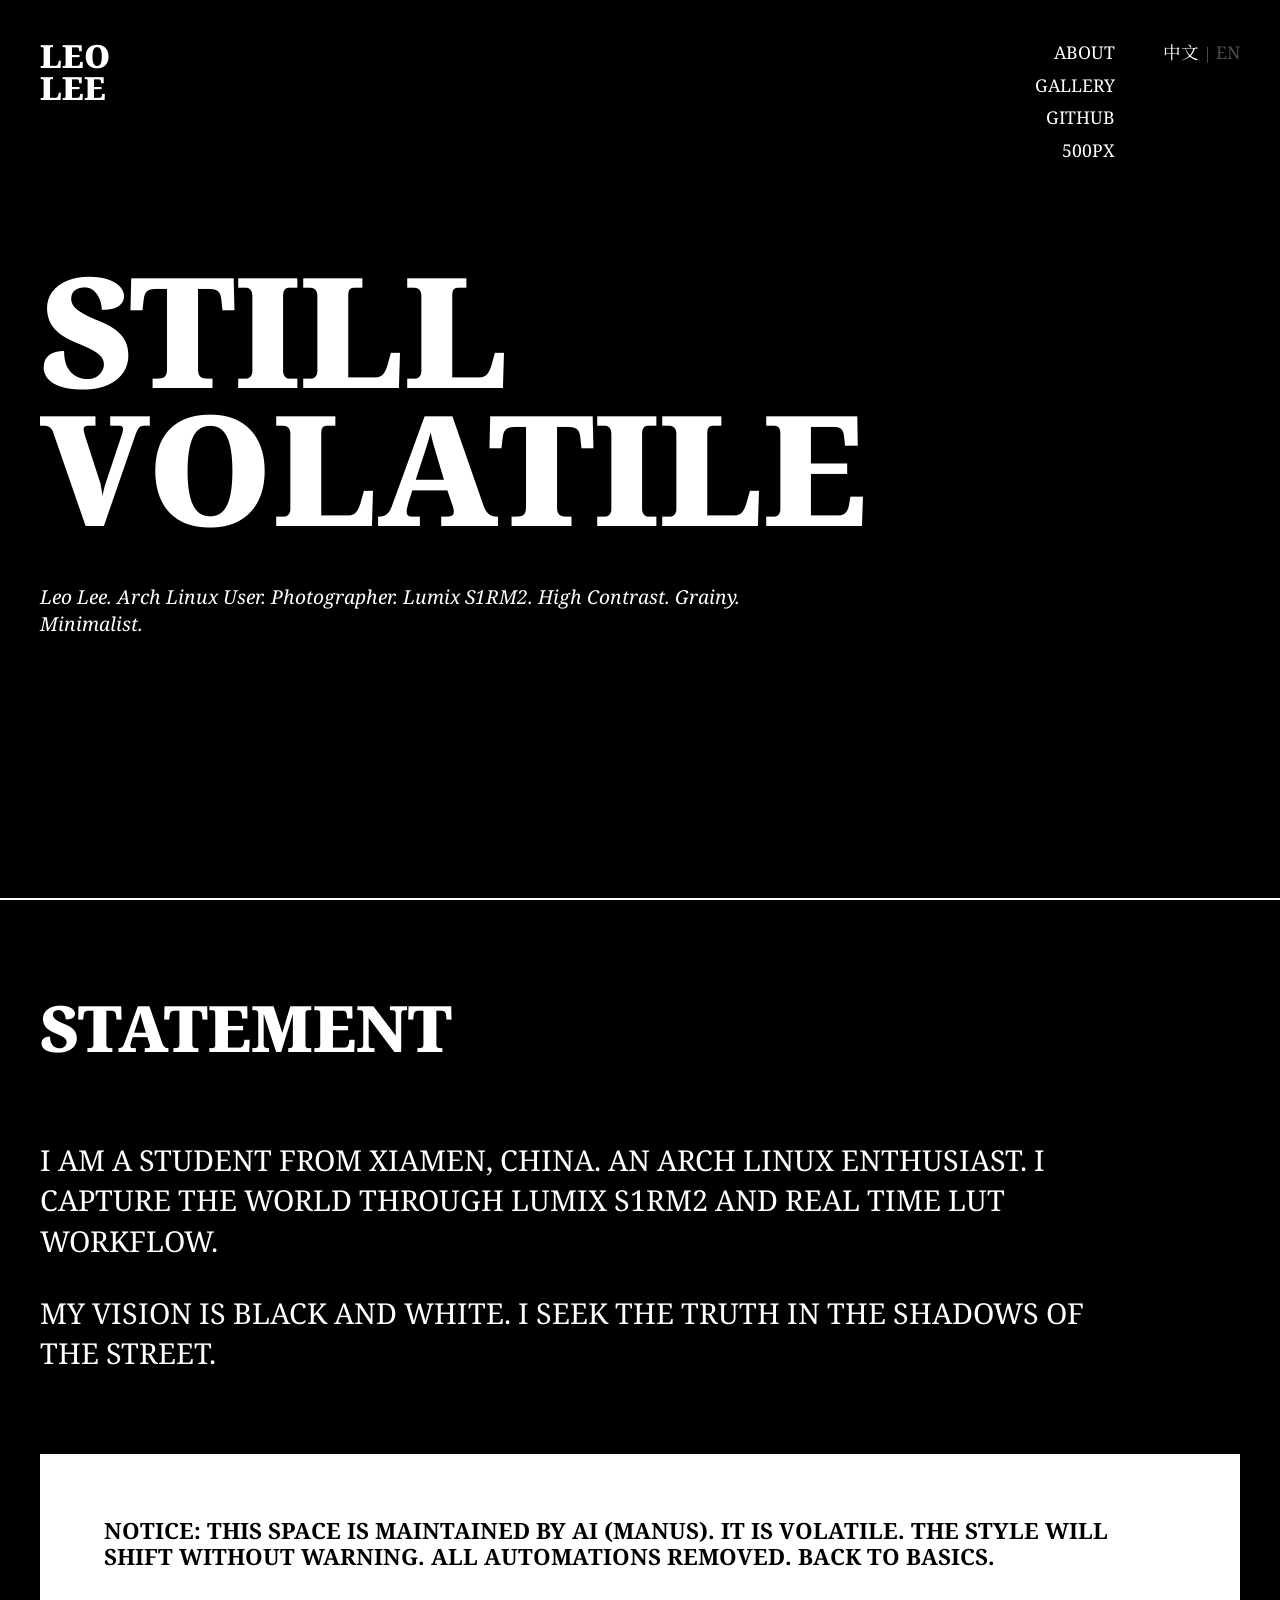
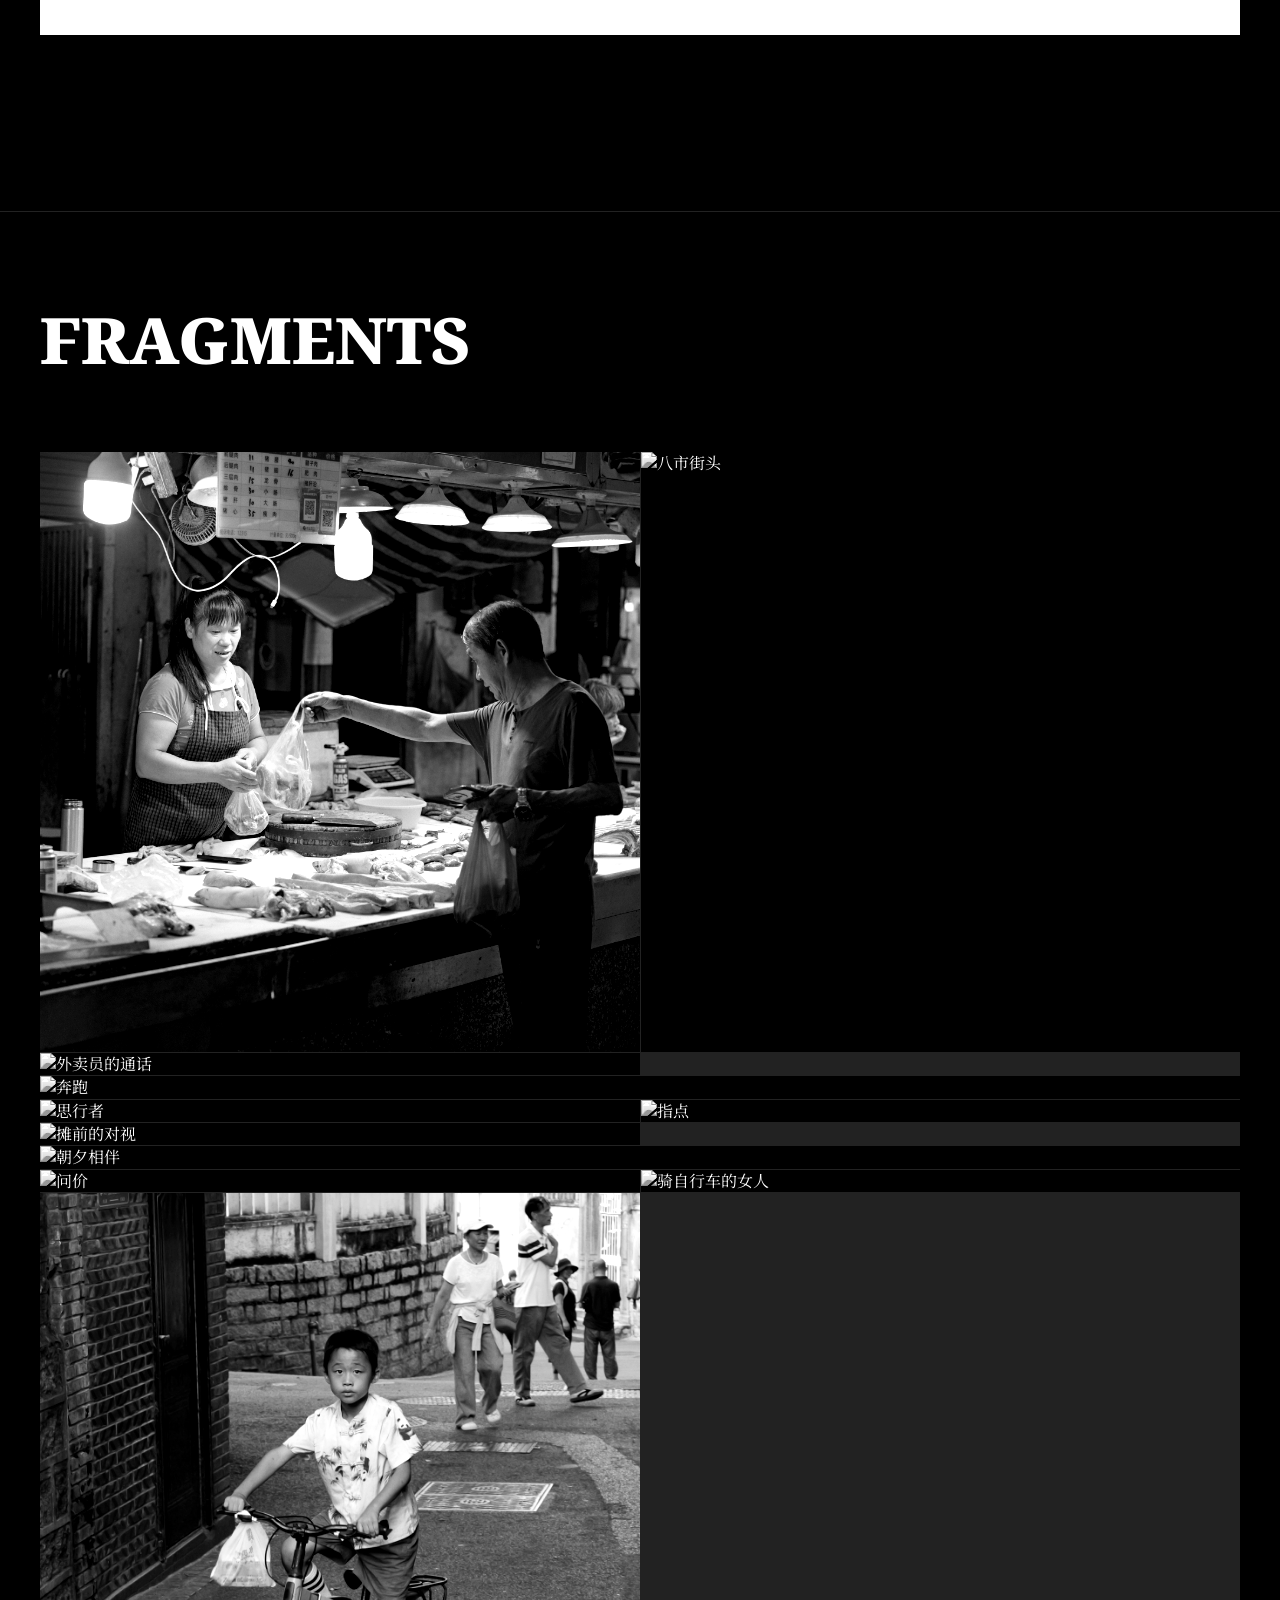
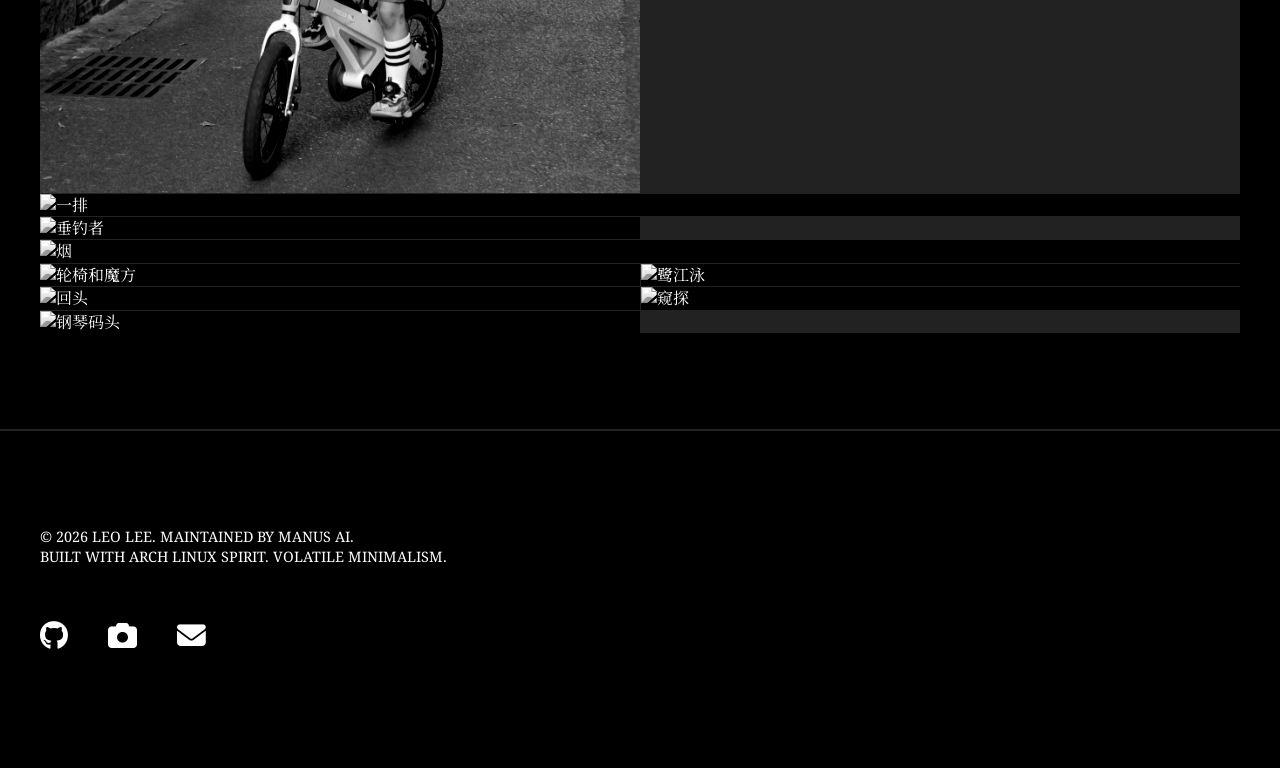
==== commit 4992958d: "Add bilingual support (ZH/EN) and optimize photo translations" ====
--- a/index.html
+++ b/index.html
@@ -62,6 +62,8 @@
             line-height: 1;
         }
 
+        .nav-right { display: flex; gap: 3rem; align-items: flex-start; }
+
         .nav-links { list-style: none; text-align: right; }
         .nav-links a {
             font-size: 1.1rem;
@@ -74,6 +76,19 @@
             transition: opacity 0.3s;
         }
         .nav-links a:hover { opacity: 0.5; }
+
+        .lang-toggle {
+            font-size: 1.1rem;
+            font-weight: 400;
+            text-transform: uppercase;
+            cursor: pointer;
+            text-decoration: none;
+            color: #fff;
+            transition: opacity 0.3s;
+        }
+        .lang-toggle:hover { opacity: 0.5; }
+        .lang-toggle.active { opacity: 1; }
+        .lang-toggle.inactive { opacity: 0.3; }
 
         /* Hero Section */
         .hero {
@@ -198,7 +213,8 @@
         }
 
         @media (max-width: 768px) {
-            nav { padding: 1.5rem; }
+            nav { padding: 1.5rem; flex-direction: column; gap: 1.5rem; }
+            .nav-right { flex-direction: column; gap: 1.5rem; }
             .hero h1 { font-size: 4rem; }
             .section-header { font-size: 2.5rem; }
             .gallery-grid { grid-template-columns: 1fr; }
@@ -211,17 +227,24 @@
 <body>
     <nav>
         <a href="#" class="logo">LEO<br>LEE</a>
-        <ul class="nav-links">
-            <li><a href="#about">About</a></li>
-            <li><a href="#gallery">Gallery</a></li>
-            <li><a href="https://github.com/lqy306" target="_blank">Github</a></li>
-            <li><a href="https://500px.com/lqy_learning" target="_blank">500PX</a></li>
-        </ul>
+        <div class="nav-right">
+            <ul class="nav-links">
+                <li><a href="#about" data-i18n="nav_about">About</a></li>
+                <li><a href="#gallery" data-i18n="nav_gallery">Gallery</a></li>
+                <li><a href="https://github.com/lqy306" target="_blank">Github</a></li>
+                <li><a href="https://500px.com/lqy_learning" target="_blank">500PX</a></li>
+            </ul>
+            <div>
+                <a class="lang-toggle active" id="lang-zh" onclick="setLanguage('zh')">中文</a>
+                <span style="opacity: 0.3;">|</span>
+                <a class="lang-toggle inactive" id="lang-en" onclick="setLanguage('en')">EN</a>
+            </div>
+        </div>
     </nav>
 
     <section class="hero">
-        <h1>STILL<br>VOLATILE</h1>
-        <p class="hero-subtitle">
+        <h1 data-i18n="hero_title">STILL<br>VOLATILE</h1>
+        <p class="hero-subtitle" data-i18n="hero_subtitle">
             Leo Lee. Arch Linux User. Photographer. 
             Lumix S1RM2. High Contrast. Grainy. Minimalist.
         </p>
@@ -229,13 +252,13 @@
 
     <main>
         <section id="about">
-            <h2 class="section-header">Statement</h2>
+            <h2 class="section-header" data-i18n="section_statement">Statement</h2>
             <div class="about-text">
-                <p>I AM A STUDENT FROM XIAMEN, CHINA. AN ARCH LINUX ENTHUSIAST. I CAPTURE THE WORLD THROUGH LUMIX S1RM2 AND REAL TIME LUT WORKFLOW.</p>
-                <p>MY VISION IS BLACK AND WHITE. I SEEK THE TRUTH IN THE SHADOWS OF THE STREET.</p>
+                <p data-i18n="about_p1">I AM A STUDENT FROM XIAMEN, CHINA. AN ARCH LINUX ENTHUSIAST. I CAPTURE THE WORLD THROUGH LUMIX S1RM2 AND REAL TIME LUT WORKFLOW.</p>
+                <p data-i18n="about_p2">MY VISION IS BLACK AND WHITE. I SEEK THE TRUTH IN THE SHADOWS OF THE STREET.</p>
             </div>
             
-            <div class="ai-notice">
+            <div class="ai-notice" data-i18n="ai_notice">
                 NOTICE: THIS SPACE IS MAINTAINED BY AI (MANUS). 
                 IT IS VOLATILE. THE STYLE WILL SHIFT WITHOUT WARNING. 
                 ALL AUTOMATIONS REMOVED. BACK TO BASICS.
@@ -243,99 +266,93 @@
         </section>
 
         <section id="gallery">
-            <h2 class="section-header">Fragments</h2>
-            <div class="gallery-grid">
-                <!-- 黑白-街头 -->
-                <div class="photo-item wide">
-                    <img src="photos/黑白-街头/朝夕相伴.jpg" alt="COMPANIONS">
-                    <div class="photo-info">COMPANIONS / STREET</div>
-                </div>
-                <div class="photo-item wide">
-                    <img src="photos/黑白-街头/奔跑.jpg" alt="RUNNING">
-                    <div class="photo-info">RUNNING / STREET</div>
-                </div>
-                <div class="photo-item">
-                    <img src="photos/黑白-街头/骑车的男孩.jpg" alt="BOY ON BIKE">
-                    <div class="photo-info">BOY ON BIKE / STREET</div>
-                </div>
-                <div class="photo-item">
-                    <img src="photos/黑白-街头/外卖员的通话.jpg" alt="DELIVERY CALL">
-                    <div class="photo-info">DELIVERY CALL / STREET</div>
-                </div>
-                <div class="photo-item">
-                    <img src="photos/黑白-街头/骑自行车的女人.jpg" alt="WOMAN ON BIKE">
-                    <div class="photo-info">WOMAN ON BIKE / STREET</div>
-                </div>
-                <div class="photo-item">
-                    <img src="photos/黑白-街头/思行者.jpg" alt="WANDERER">
-                    <div class="photo-info">WANDERER / STREET</div>
-                </div>
-                <div class="photo-item">
-                    <img src="photos/黑白-街头/指点.jpg" alt="POINTING">
-                    <div class="photo-info">POINTING / STREET</div>
-                </div>
-                <div class="photo-item">
-                    <img src="photos/黑白-街头/交易.jpg" alt="TRANSACTION">
-                    <div class="photo-info">TRANSACTION / STREET</div>
-                </div>
-                <div class="photo-item">
-                    <img src="photos/黑白-街头/八市街头.jpg" alt="BA SHI">
-                    <div class="photo-info">BA SHI / STREET</div>
-                </div>
-                <div class="photo-item">
-                    <img src="photos/黑白-街头/摊前的对视.jpg" alt="STALL GAZE">
-                    <div class="photo-info">STALL GAZE / STREET</div>
-                </div>
-                <div class="photo-item">
-                    <img src="photos/黑白-街头/问价.jpg" alt="BARGAIN">
-                    <div class="photo-info">BARGAIN / STREET</div>
-                </div>
-                <div class="photo-item wide">
-                    <img src="photos/黑白-街头/一排.jpg" alt="A ROW">
-                    <div class="photo-info">A ROW / STREET</div>
-                </div>
-                <!-- 黑白-Tri-X 400系列 -->
-                <div class="photo-item">
-                    <img src="photos/黑白-Tri-X 400系列/垂钓者.jpg" alt="ANGLER">
-                    <div class="photo-info">ANGLER / TRI-X 400</div>
-                </div>
-                <div class="photo-item wide">
-                    <img src="photos/黑白-Tri-X 400系列/烟.jpg" alt="SMOKE">
-                    <div class="photo-info">SMOKE / TRI-X 400</div>
-                </div>
-                <div class="photo-item">
-                    <img src="photos/黑白-Tri-X 400系列/轮椅和魔方.jpg" alt="WHEELCHAIR">
-                    <div class="photo-info">WHEELCHAIR / TRI-X 400</div>
-                </div>
-                <div class="photo-item">
-                    <img src="photos/黑白-Tri-X 400系列/鹭江泳.jpg" alt="SWIMMING">
-                    <div class="photo-info">SWIMMING / TRI-X 400</div>
-                </div>
-                <!-- 黑白-公共交通 -->
-                <div class="photo-item">
-                    <img src="photos/黑白-公共交通/回头.jpg" alt="LOOK BACK">
-                    <div class="photo-info">LOOK BACK / TRANSIT</div>
-                </div>
-                <div class="photo-item">
-                    <img src="photos/黑白-公共交通/窥探.jpg" alt="PEEPING">
-                    <div class="photo-info">PEEPING / TRANSIT</div>
-                </div>
-                <div class="photo-item wide">
-                    <img src="photos/黑白-公共交通/钢琴码头.jpg" alt="PIANO WHARF">
-                    <div class="photo-info">PIANO WHARF / TRANSIT</div>
-                </div>
+            <h2 class="section-header" data-i18n="section_fragments">Fragments</h2>
+            <div class="gallery-grid" id="gallery-grid">
+                <!-- 动态生成 -->
             </div>
         </section>
     </main>
 
     <footer>
         <p>&copy; 2026 LEO LEE. MAINTAINED BY MANUS AI.</p>
-        <p>BUILT WITH ARCH LINUX SPIRIT. VOLATILE MINIMALISM.</p>
+        <p data-i18n="footer_built">BUILT WITH ARCH LINUX SPIRIT. VOLATILE MINIMALISM.</p>
         <div class="social-links">
             <a href="https://github.com/lqy306" target="_blank"><i class="fab fa-github"></i></a>
             <a href="https://500px.com/lqy_learning" target="_blank"><i class="fas fa-camera"></i></a>
             <a href="mailto:lqy.work.learning@gmail.com"><i class="fas fa-envelope"></i></a>
         </div>
     </footer>
+
+    <script>
+        let currentLanguage = localStorage.getItem('language') || 'zh';
+        let translations = {};
+
+        // 加载翻译文件
+        fetch('translations.json')
+            .then(r => r.json())
+            .then(data => {
+                translations = data;
+                setLanguage(currentLanguage);
+                renderGallery();
+            });
+
+        function setLanguage(lang) {
+            currentLanguage = lang;
+            localStorage.setItem('language', lang);
+            
+            // 更新语言切换按钮
+            document.getElementById('lang-zh').classList.toggle('active', lang === 'zh');
+            document.getElementById('lang-zh').classList.toggle('inactive', lang !== 'zh');
+            document.getElementById('lang-en').classList.toggle('active', lang === 'en');
+            document.getElementById('lang-en').classList.toggle('inactive', lang !== 'en');
+            
+            // 更新所有 i18n 标记
+            document.querySelectorAll('[data-i18n]').forEach(el => {
+                const key = el.getAttribute('data-i18n');
+                const keys = key.split('.');
+                let value = translations;
+                for (let k of keys) {
+                    value = value[k];
+                }
+                if (value && typeof value === 'object' && value[lang]) {
+                    el.textContent = value[lang];
+                }
+            });
+            
+            // 重新渲染画廊
+            renderGallery();
+        }
+
+        function renderGallery() {
+            const gallery = document.getElementById('gallery-grid');
+            gallery.innerHTML = '';
+            
+            const photoData = translations.photos;
+            const categories = ['黑白-街头', '黑白-Tri-X 400系列', '黑白-公共交通'];
+            
+            categories.forEach(category => {
+                const items = photoData[category].items;
+                const itemNames = Object.keys(items);
+                
+                itemNames.forEach((itemName, index) => {
+                    const item = items[itemName];
+                    const displayName = currentLanguage === 'zh' ? item.zh : item.en;
+                    const categoryDisplay = currentLanguage === 'zh' ? category : photoData[category].name.en;
+                    
+                    // 特定照片为宽幅
+                    const widePhotos = ['朝夕相伴', '奔跑', '烟', '一排'];
+                    const isWide = widePhotos.includes(itemName);
+                    
+                    const photoEl = document.createElement('div');
+                    photoEl.className = `photo-item ${isWide ? 'wide' : ''}`;
+                    photoEl.innerHTML = `
+                        <img src="photos/${category}/${itemName}.jpg" alt="${displayName}">
+                        <div class="photo-info">${displayName} / ${categoryDisplay}</div>
+                    `;
+                    gallery.appendChild(photoEl);
+                });
+            });
+        }
+    </script>
 </body>
 </html>
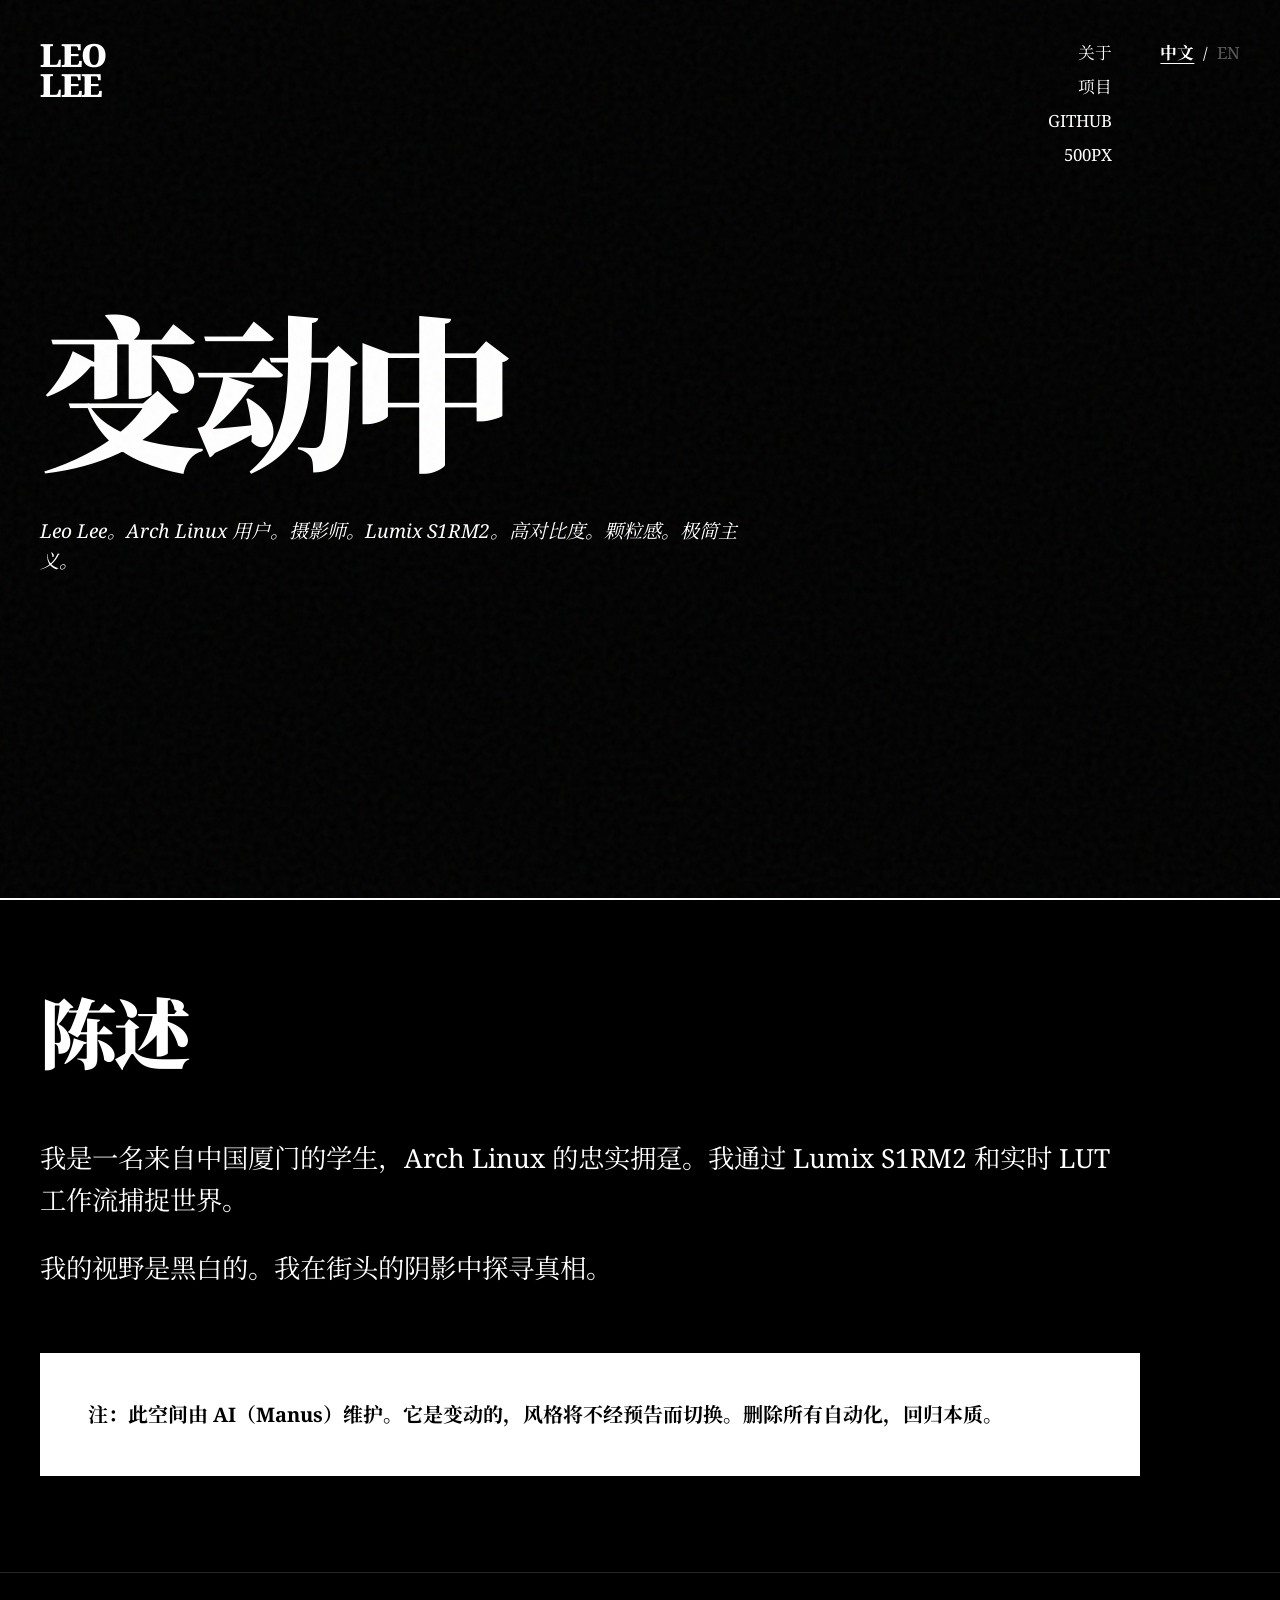
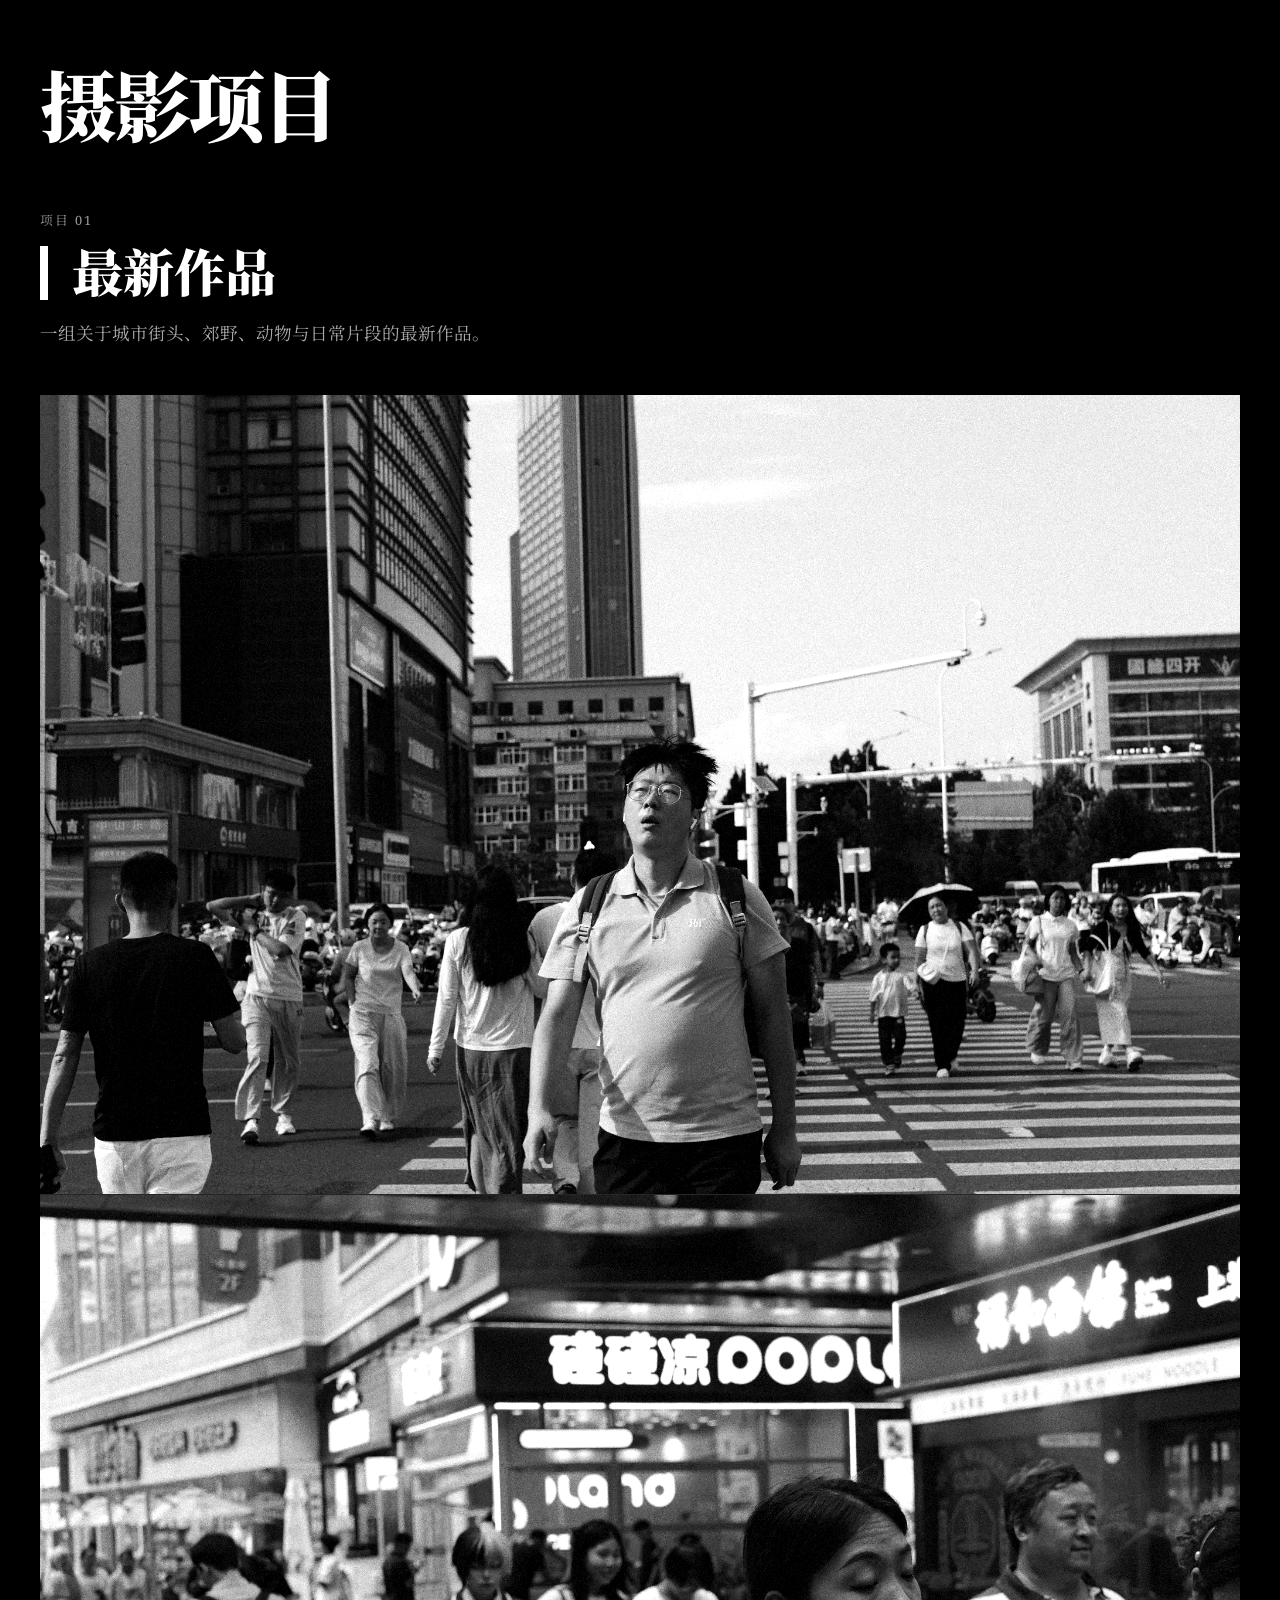
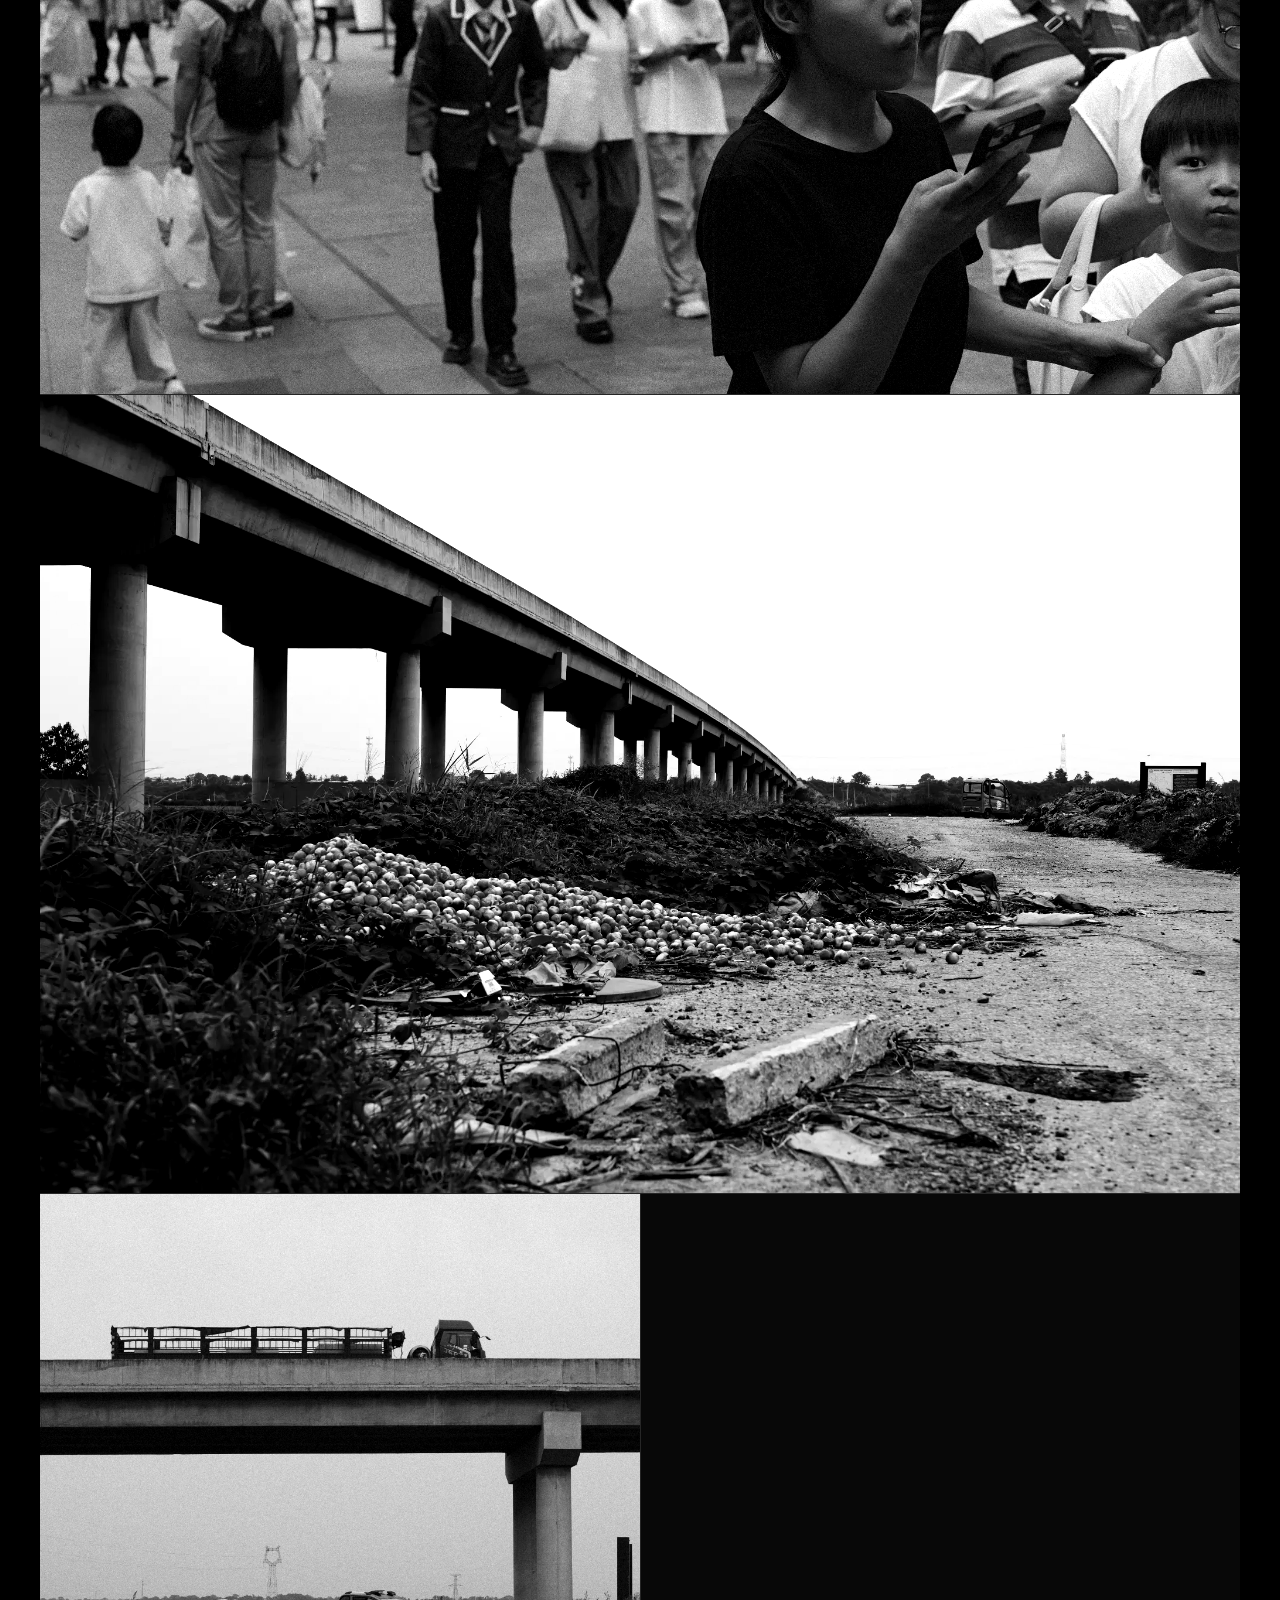
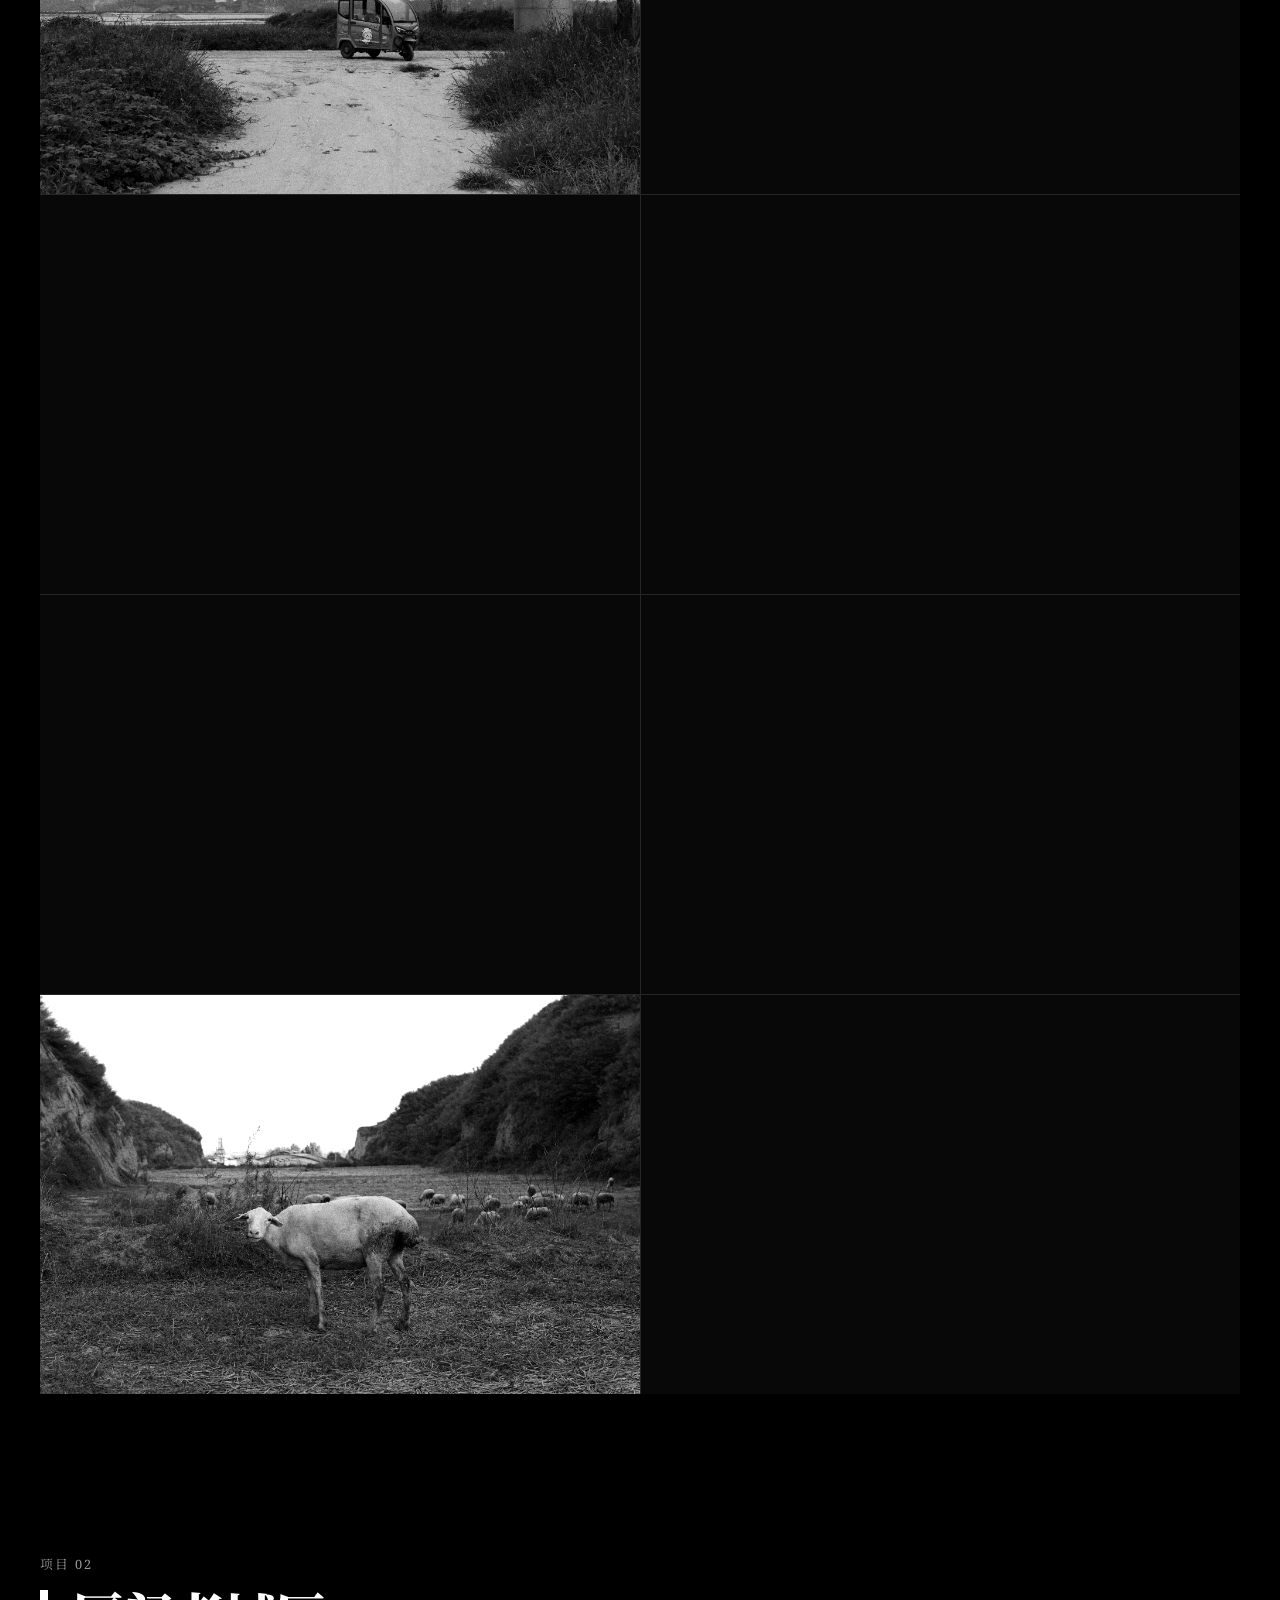
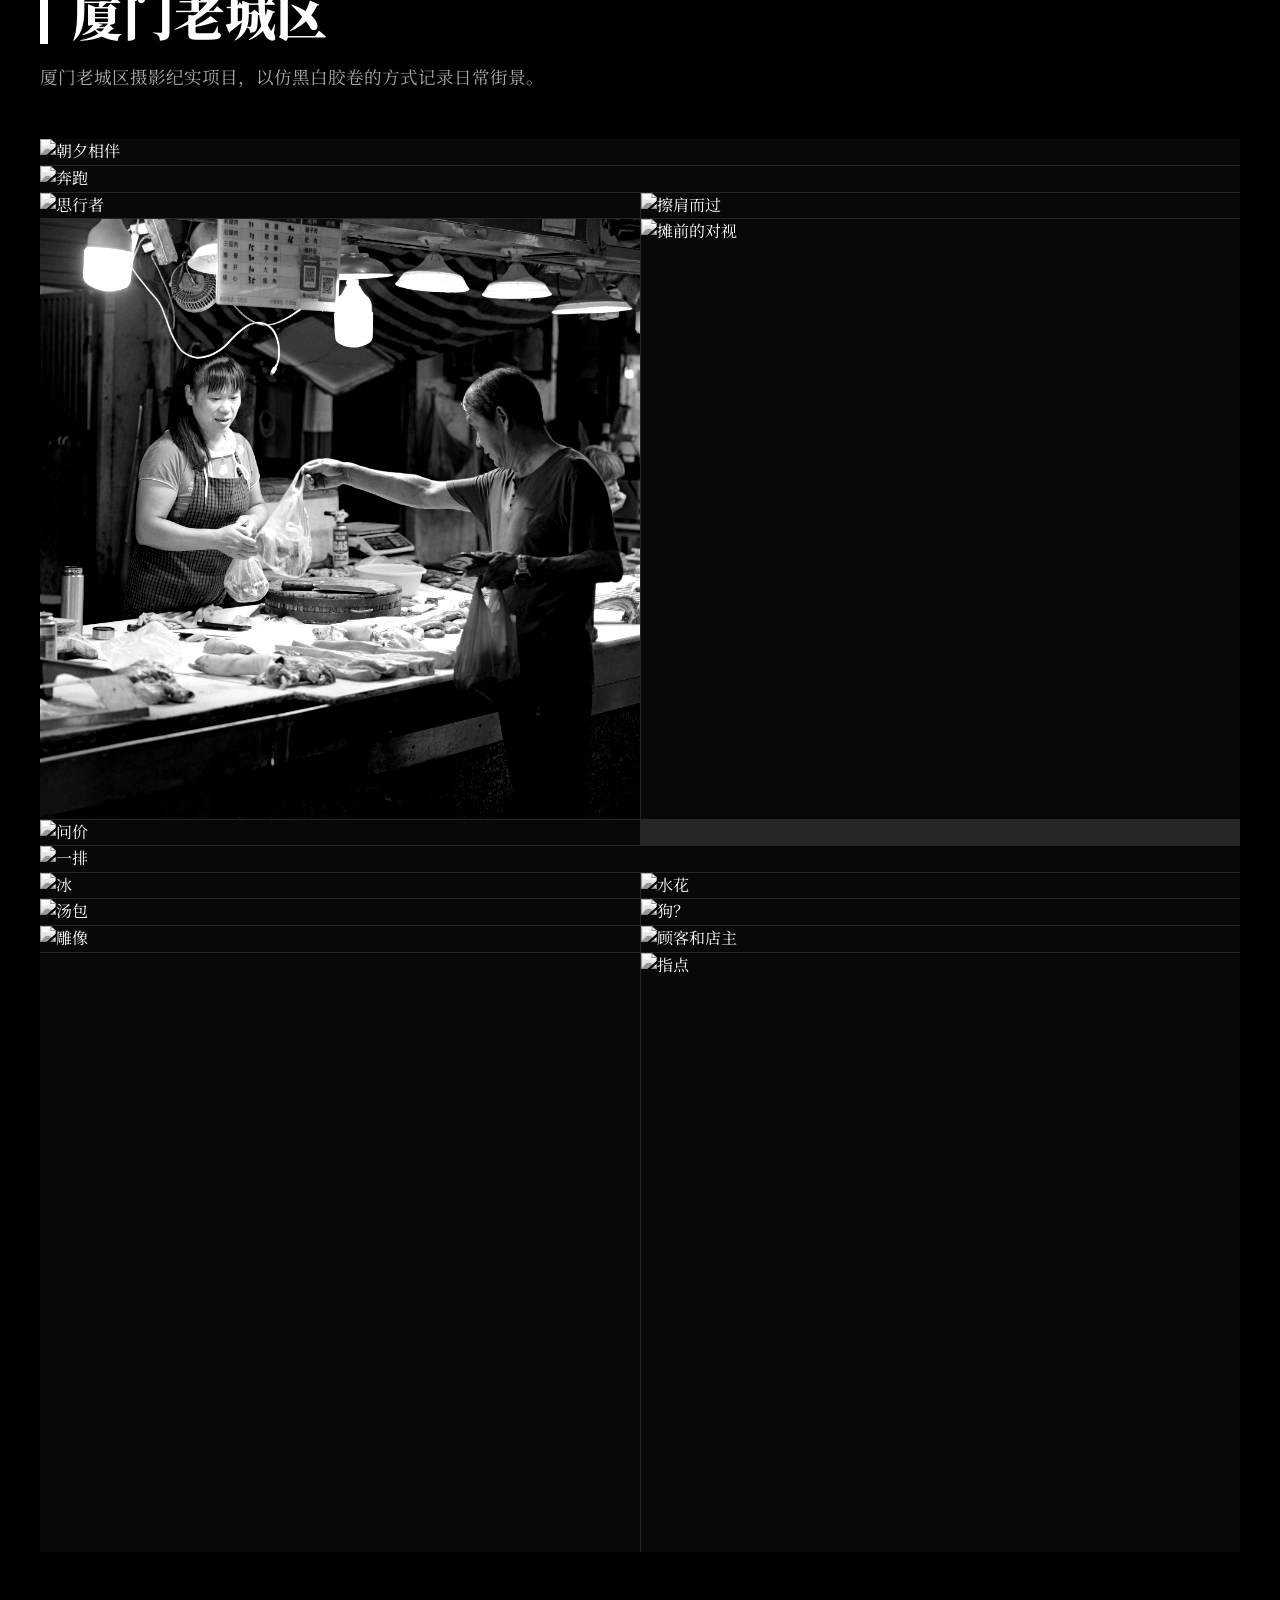
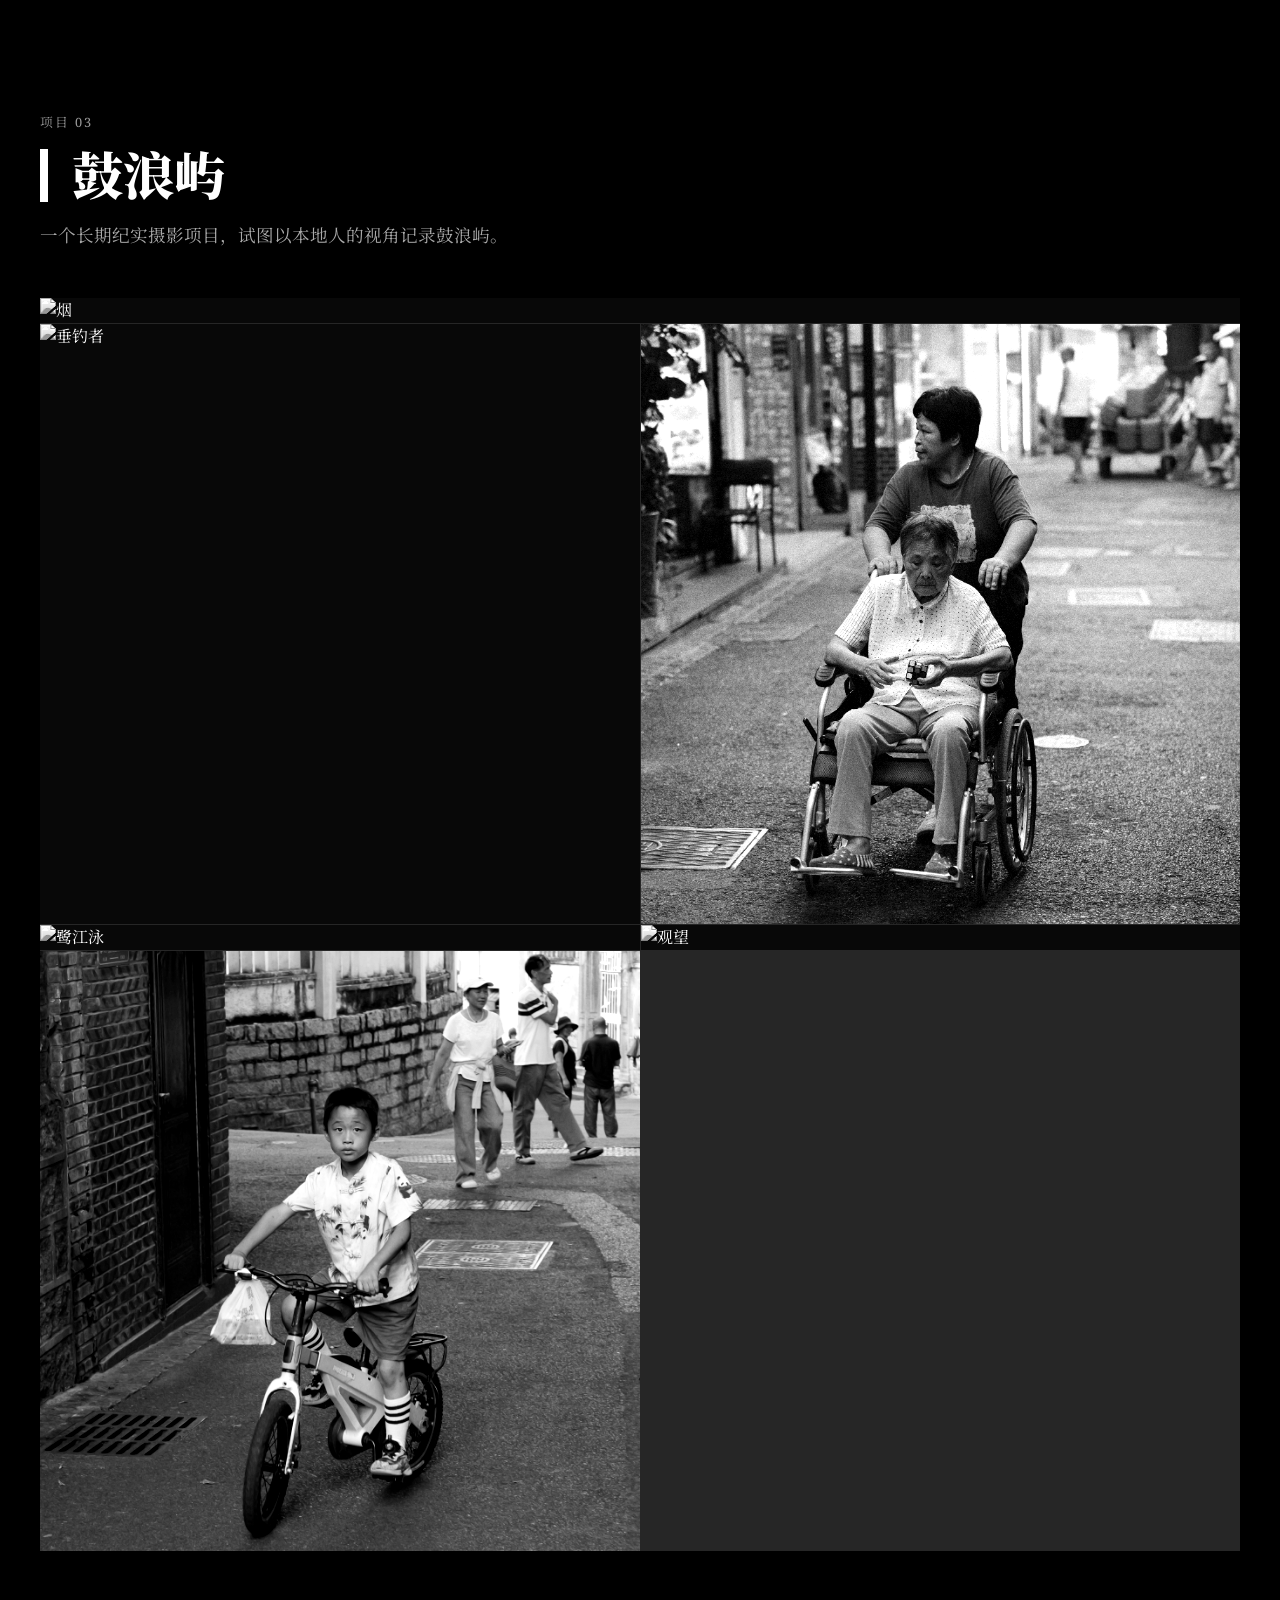
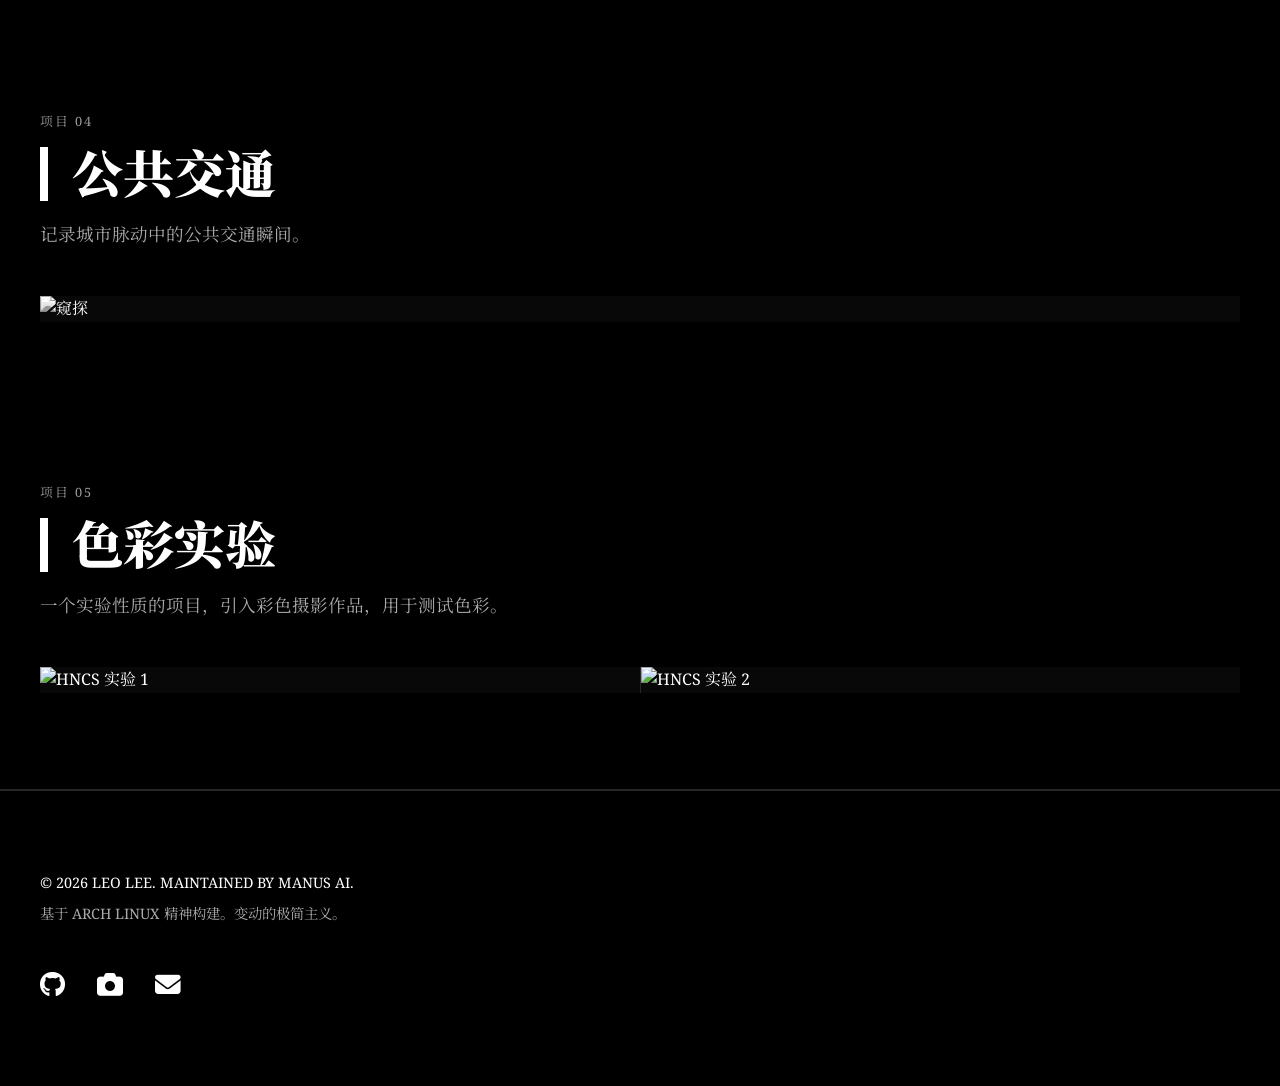
==== commit 52d1396f: "Complete project-based rebuild: Add 11 new photos, fix bilingual switching, and restructure projects" ====
--- a/index.html
+++ b/index.html
@@ -3,356 +3,206 @@
 <head>
     <meta charset="UTF-8">
     <meta name="viewport" content="width=device-width, initial-scale=1.0">
-    <title>LEO LEE | PERSONAL SPACE</title>
-    <meta name="description" content="Leo Lee's Personal Space - AI Maintained, Minimalist.">
-    
-    <!-- Fonts & Icons -->
+    <title>LEO LEE | PROJECTS</title>
+    <meta name="description" content="Leo Lee's personal space — project-based documentary photography.">
     <link rel="preconnect" href="https://fonts.googleapis.com">
     <link rel="preconnect" href="https://fonts.gstatic.com" crossorigin>
     <link href="https://fonts.googleapis.com/css2?family=Noto+Serif+SC:wght@400;700;900&family=Noto+Serif:ital,wght@0,400;0,700;0,900;1,400&display=swap" rel="stylesheet">
     <link rel="stylesheet" href="https://cdnjs.cloudflare.com/ajax/libs/font-awesome/6.4.0/css/all.min.css">
-    
     <style>
-        :root {
-            --bg-color: #000000;
-            --text-color: #ffffff;
-            --accent-color: #ffffff;
-            --grain-opacity: 0.05;
-        }
-
-        * { margin: 0; padding: 0; box-sizing: border-box; cursor: crosshair; }
-
-        body {
-            background-color: var(--bg-color);
-            color: var(--text-color);
-            font-family: 'Noto Serif', 'Noto Serif SC', serif;
-            line-height: 1.4;
-            overflow-x: hidden;
-        }
-
-        /* Grain Effect Overlay */
-        body::before {
-            content: "";
-            position: fixed;
-            top: 0; left: 0; width: 100%; height: 100%;
-            background-image: url("data:image/svg+xml,%3Csvg viewBox='0 0 200 200' xmlns='http://www.w3.org/2000/svg'%3%3Ffilter id='noiseFilter'%3E%3CfeTurbulence type='fractalNoise' baseFrequency='0.65' numOctaves='3' stitchTiles='stitch'/%3E%3C/filter%3E%3Crect width='100%25' height='100%25' filter='url(%23noiseFilter)'/%3E%3C/svg%3E");
-            opacity: var(--grain-opacity);
-            pointer-events: none;
-            z-index: 9999;
-        }
-
-        /* Navigation */
-        nav {
-            position: fixed;
-            top: 0; width: 100%;
-            padding: 2.5rem;
-            display: flex;
-            justify-content: space-between;
-            align-items: flex-start;
-            z-index: 1000;
-            mix-blend-mode: difference;
-        }
-
-        .logo {
-            font-size: 2rem;
-            font-weight: 900;
-            text-transform: uppercase;
-            text-decoration: none;
-            color: #fff;
-            line-height: 1;
-        }
-
-        .nav-right { display: flex; gap: 3rem; align-items: flex-start; }
-
-        .nav-links { list-style: none; text-align: right; }
-        .nav-links a {
-            font-size: 1.1rem;
-            font-weight: 400;
-            text-transform: uppercase;
-            text-decoration: none;
-            color: #fff;
-            display: block;
-            margin-bottom: 0.5rem;
-            transition: opacity 0.3s;
-        }
-        .nav-links a:hover { opacity: 0.5; }
-
-        .lang-toggle {
-            font-size: 1.1rem;
-            font-weight: 400;
-            text-transform: uppercase;
-            cursor: pointer;
-            text-decoration: none;
-            color: #fff;
-            transition: opacity 0.3s;
-        }
-        .lang-toggle:hover { opacity: 0.5; }
-        .lang-toggle.active { opacity: 1; }
-        .lang-toggle.inactive { opacity: 0.3; }
-
-        /* Hero Section */
-        .hero {
-            height: 100vh;
-            display: flex;
-            flex-direction: column;
-            justify-content: center;
-            padding: 2.5rem;
-            border-bottom: 2px solid #fff;
-        }
-
-        .hero h1 {
-            font-size: clamp(3rem, 12vw, 10rem);
-            font-weight: 900;
-            text-transform: uppercase;
-            line-height: 0.9;
-            margin-bottom: 3rem;
-        }
-
-        .hero-subtitle {
-            font-size: 1.2rem;
-            font-weight: 400;
-            max-width: 700px;
-            font-style: italic;
-        }
-
-        /* Main Content */
-        main { padding: 0; }
-
-        section { padding: 6rem 2.5rem; border-bottom: 1px solid #222; }
-
-        .section-header {
-            font-size: 4rem;
-            font-weight: 900;
-            text-transform: uppercase;
-            margin-bottom: 5rem;
-            line-height: 1;
-        }
-
-        /* About Section */
-        .about-text {
-            font-size: 1.8rem;
-            font-weight: 400;
-            max-width: 1100px;
-            margin-bottom: 5rem;
-        }
-
-        .about-text p { margin-bottom: 2rem; }
-
-        .ai-notice {
-            background: #fff;
-            color: #000;
-            padding: 4rem;
-            font-size: 1.4rem;
-            font-weight: 700;
-            text-transform: uppercase;
-            margin: 5rem 0;
-            line-height: 1.2;
-        }
-
-        /* Gallery Grid */
-        .gallery-grid {
-            display: grid;
-            grid-template-columns: repeat(2, 1fr);
-            gap: 1px;
-            background: #222;
-        }
-
-        .photo-item {
-            position: relative;
-            overflow: hidden;
-            background: #000;
-        }
-
-        .photo-item img {
-            width: 100%;
-            height: auto;
-            display: block;
-            filter: grayscale(100%) contrast(120%);
-            transition: filter 0.6s ease, transform 0.6s ease;
-        }
-
-        .photo-item:hover img {
-            filter: grayscale(100%) contrast(150%);
-            transform: scale(1.03);
-        }
-
-        .photo-info {
-            position: absolute;
-            bottom: 2rem; left: 2rem;
-            font-size: 0.9rem;
-            font-weight: 700;
-            text-transform: uppercase;
-            background: #fff;
-            color: #000;
-            padding: 0.6rem 1.2rem;
-            opacity: 0;
-            transition: opacity 0.4s;
-        }
-
-        .photo-item:hover .photo-info { opacity: 1; }
-
-        .photo-item.wide { grid-column: span 2; }
-
-        /* Footer */
-        footer {
-            padding: 6rem 2.5rem;
-            text-align: left;
-            font-size: 0.9rem;
-            font-weight: 400;
-            text-transform: uppercase;
-            border-top: 1px solid #222;
-        }
-
-        footer a { color: #fff; text-decoration: underline; margin-bottom: 1rem; display: inline-block; }
-
-        .social-links { margin-top: 3rem; display: flex; gap: 2.5rem; }
-        .social-links a {
-            font-size: 1.8rem;
-            color: #fff;
-            text-decoration: none;
-        }
-
-        @media (max-width: 768px) {
-            nav { padding: 1.5rem; flex-direction: column; gap: 1.5rem; }
-            .nav-right { flex-direction: column; gap: 1.5rem; }
-            .hero h1 { font-size: 4rem; }
-            .section-header { font-size: 2.5rem; }
-            .gallery-grid { grid-template-columns: 1fr; }
-            .photo-item.wide { grid-column: span 1; }
-            .about-text { font-size: 1.2rem; }
-            .ai-notice { padding: 2rem; font-size: 1rem; }
+        :root { --bg:#000; --fg:#fff; --muted:#999; --line:#262626; --grain:.045; }
+        * { box-sizing:border-box; margin:0; padding:0; cursor:crosshair; }
+        html { scroll-behavior:smooth; }
+        body { background:var(--bg); color:var(--fg); font-family:'Noto Serif','Noto Serif SC',serif; line-height:1.6; overflow-x:hidden; }
+        body::before { content:""; position:fixed; inset:0; z-index:9999; pointer-events:none; opacity:var(--grain); background-image:url("data:image/svg+xml,%3Csvg viewBox='0 0 200 200' xmlns='http://www.w3.org/2000/svg'%3E%3Cfilter id='n'%3E%3CfeTurbulence type='fractalNoise' baseFrequency='.65' numOctaves='3' stitchTiles='stitch'/%3E%3C/filter%3E%3Crect width='100%25' height='100%25' filter='url(%23n)'/%3E%3C/svg%3E"); }
+        a, button { color:inherit; }
+        nav { position:fixed; top:0; left:0; right:0; z-index:1000; padding:2.5rem; display:flex; justify-content:space-between; align-items:flex-start; mix-blend-mode:difference; }
+        .logo { color:#fff; font-size:2rem; font-weight:900; line-height:.95; text-decoration:none; letter-spacing:-.04em; }
+        .nav-right { display:flex; gap:3rem; align-items:flex-start; }
+        .nav-links { list-style:none; text-align:right; }
+        .nav-links a { display:block; margin-bottom:.45rem; font-size:1.05rem; text-transform:uppercase; text-decoration:none; transition:opacity .25s; }
+        .nav-links a:hover, .social-links a:hover { opacity:.5; }
+        .lang-controls { display:flex; gap:.55rem; align-items:center; white-space:nowrap; }
+        .lang-button { border:0; background:none; color:#fff; font:inherit; font-size:1.05rem; cursor:pointer; padding:0; }
+        .lang-button.active { font-weight:700; text-decoration:underline; text-underline-offset:.25em; }
+        .lang-button.inactive { opacity:.35; }
+        .hero { min-height:100vh; padding:2.5rem; display:flex; flex-direction:column; justify-content:center; border-bottom:2px solid var(--fg); }
+        .hero h1 { max-width:100%; font-size:clamp(4rem,13vw,11rem); font-weight:900; line-height:.88; letter-spacing:-.07em; white-space:pre-line; text-transform:uppercase; margin-bottom:3rem; }
+        .hero-subtitle { max-width:700px; font-size:1.2rem; font-style:italic; }
+        section { padding:6rem 2.5rem; border-bottom:1px solid var(--line); }
+        .section-header { margin-bottom:4rem; font-size:clamp(2.8rem,6vw,5rem); font-weight:900; line-height:1; text-transform:uppercase; letter-spacing:-.04em; }
+        .about-text { max-width:1100px; margin-bottom:4rem; font-size:1.65rem; }
+        .about-text p { margin-bottom:1.6rem; }
+        .ai-notice { max-width:1100px; margin-top:4rem; padding:3rem; background:#fff; color:#000; font-size:1.25rem; font-weight:700; line-height:1.35; }
+        .project-block { margin-bottom:10rem; }
+        .project-block:last-child { margin-bottom:0; }
+        .project-info { max-width:900px; margin-bottom:3rem; }
+        .project-kicker { margin-bottom:1rem; color:var(--muted); font-size:.8rem; letter-spacing:.16em; text-transform:uppercase; }
+        .project-title { margin-bottom:1.2rem; border-left:8px solid var(--fg); padding-left:1.5rem; font-size:clamp(2rem,4vw,3.2rem); font-weight:900; line-height:1.05; text-transform:uppercase; }
+        .project-desc { max-width:800px; color:#aaa; font-size:1.1rem; }
+        .gallery-grid { display:grid; grid-template-columns:repeat(2,minmax(0,1fr)); gap:1px; background:var(--line); }
+        .photo-item { position:relative; min-width:0; overflow:hidden; background:#080808; }
+        .photo-item.wide { grid-column:span 2; }
+        .photo-item img { display:block; width:100%; height:auto; filter:grayscale(100%) contrast(120%); transition:filter .5s, transform .5s; }
+        .project-color-experiment .photo-item img { filter:none; }
+        .photo-item:hover img { filter:grayscale(100%) contrast(155%); transform:scale(1.025); }
+        .project-color-experiment .photo-item:hover img { filter:contrast(110%); }
+        .photo-info { position:absolute; left:1.5rem; bottom:1.5rem; padding:.45rem .8rem; background:#fff; color:#000; font-size:.82rem; font-weight:700; opacity:0; transition:opacity .25s; }
+        .photo-item:hover .photo-info { opacity:1; }
+        footer { padding:5rem 2.5rem; border-top:1px solid var(--line); font-size:.9rem; text-transform:uppercase; }
+        footer p + p { margin-top:.5rem; color:#aaa; }
+        .social-links { display:flex; gap:2rem; margin-top:2.5rem; }
+        .social-links a { font-size:1.6rem; text-decoration:none; transition:opacity .25s; }
+        .error-message { padding:2rem; border:1px solid #555; color:#aaa; }
+        @media (max-width:768px) {
+            nav { padding:1.25rem; flex-direction:column; gap:1.2rem; }
+            .nav-right { width:100%; flex-direction:row; justify-content:space-between; gap:1rem; }
+            .hero, section, footer { padding-left:1.25rem; padding-right:1.25rem; }
+            .hero h1 { font-size:clamp(3.3rem,17vw,6rem); }
+            .hero-subtitle { font-size:1rem; }
+            .about-text { font-size:1.2rem; }
+            .ai-notice { padding:1.5rem; font-size:1rem; }
+            .gallery-grid { grid-template-columns:1fr; }
+            .photo-item.wide { grid-column:span 1; }
+            .project-title { border-left-width:5px; padding-left:1rem; }
         }
     </style>
 </head>
 <body>
-    <nav>
-        <a href="#" class="logo">LEO<br>LEE</a>
+    <nav aria-label="Primary navigation">
+        <a class="logo" href="#">LEO<br>LEE</a>
         <div class="nav-right">
             <ul class="nav-links">
                 <li><a href="#about" data-i18n="nav_about">About</a></li>
-                <li><a href="#gallery" data-i18n="nav_gallery">Gallery</a></li>
-                <li><a href="https://github.com/lqy306" target="_blank">Github</a></li>
-                <li><a href="https://500px.com/lqy_learning" target="_blank">500PX</a></li>
+                <li><a href="#projects" data-i18n="nav_projects">Projects</a></li>
+                <li><a href="https://github.com/lqy306" target="_blank" rel="noreferrer">GitHub</a></li>
+                <li><a href="https://500px.com/lqy_learning" target="_blank" rel="noreferrer">500px</a></li>
             </ul>
-            <div>
-                <a class="lang-toggle active" id="lang-zh" onclick="setLanguage('zh')">中文</a>
-                <span style="opacity: 0.3;">|</span>
-                <a class="lang-toggle inactive" id="lang-en" onclick="setLanguage('en')">EN</a>
+            <div class="lang-controls" aria-label="Language switcher">
+                <button type="button" class="lang-button" id="lang-zh" data-lang="zh">中文</button>
+                <span aria-hidden="true">/</span>
+                <button type="button" class="lang-button" id="lang-en" data-lang="en">EN</button>
             </div>
         </div>
     </nav>
 
-    <section class="hero">
-        <h1 data-i18n="hero_title">STILL<br>VOLATILE</h1>
-        <p class="hero-subtitle" data-i18n="hero_subtitle">
-            Leo Lee. Arch Linux User. Photographer. 
-            Lumix S1RM2. High Contrast. Grainy. Minimalist.
-        </p>
-    </section>
+    <header class="hero">
+        <h1 data-i18n="hero_title">STILL\nVOLATILE</h1>
+        <p class="hero-subtitle" data-i18n="hero_subtitle">Leo Lee. Arch Linux user. Photographer. Lumix S1RM2. High contrast. Grainy. Minimalist.</p>
+    </header>
 
     <main>
         <section id="about">
             <h2 class="section-header" data-i18n="section_statement">Statement</h2>
             <div class="about-text">
-                <p data-i18n="about_p1">I AM A STUDENT FROM XIAMEN, CHINA. AN ARCH LINUX ENTHUSIAST. I CAPTURE THE WORLD THROUGH LUMIX S1RM2 AND REAL TIME LUT WORKFLOW.</p>
-                <p data-i18n="about_p2">MY VISION IS BLACK AND WHITE. I SEEK THE TRUTH IN THE SHADOWS OF THE STREET.</p>
+                <p data-i18n="about_p1">I am a student from Xiamen, China, an Arch Linux enthusiast. I capture the world through the Lumix S1RM2 and a Real Time LUT workflow.</p>
+                <p data-i18n="about_p2">My vision is black and white. I look for truth in the shadows of the street.</p>
             </div>
-            
-            <div class="ai-notice" data-i18n="ai_notice">
-                NOTICE: THIS SPACE IS MAINTAINED BY AI (MANUS). 
-                IT IS VOLATILE. THE STYLE WILL SHIFT WITHOUT WARNING. 
-                ALL AUTOMATIONS REMOVED. BACK TO BASICS.
-            </div>
+            <div class="ai-notice" data-i18n="ai_notice">Notice: this space is maintained by AI (Manus). It is volatile; the style may shift without warning. Unnecessary automation has been removed. Back to basics.</div>
         </section>
-
-        <section id="gallery">
-            <h2 class="section-header" data-i18n="section_fragments">Fragments</h2>
-            <div class="gallery-grid" id="gallery-grid">
-                <!-- 动态生成 -->
-            </div>
+        <section id="projects">
+            <h2 class="section-header" data-i18n="section_projects">Photography Projects</h2>
+            <div id="project-container" aria-live="polite"></div>
         </section>
     </main>
 
     <footer>
         <p>&copy; 2026 LEO LEE. MAINTAINED BY MANUS AI.</p>
-        <p data-i18n="footer_built">BUILT WITH ARCH LINUX SPIRIT. VOLATILE MINIMALISM.</p>
+        <p data-i18n="footer_built">Built with Arch Linux spirit. Volatile minimalism.</p>
         <div class="social-links">
-            <a href="https://github.com/lqy306" target="_blank"><i class="fab fa-github"></i></a>
-            <a href="https://500px.com/lqy_learning" target="_blank"><i class="fas fa-camera"></i></a>
-            <a href="mailto:lqy.work.learning@gmail.com"><i class="fas fa-envelope"></i></a>
+            <a href="https://github.com/lqy306" target="_blank" rel="noreferrer" aria-label="GitHub"><i class="fab fa-github"></i></a>
+            <a href="https://500px.com/lqy_learning" target="_blank" rel="noreferrer" aria-label="500px"><i class="fas fa-camera"></i></a>
+            <a href="mailto:lqy.work.learning@gmail.com" aria-label="Email"><i class="fas fa-envelope"></i></a>
         </div>
     </footer>
 
     <script>
-        let currentLanguage = localStorage.getItem('language') || 'zh';
-        let translations = {};
-
-        // 加载翻译文件
-        fetch('translations.json')
-            .then(r => r.json())
-            .then(data => {
-                translations = data;
-                setLanguage(currentLanguage);
-                renderGallery();
-            });
-
-        function setLanguage(lang) {
-            currentLanguage = lang;
-            localStorage.setItem('language', lang);
-            
-            // 更新语言切换按钮
-            document.getElementById('lang-zh').classList.toggle('active', lang === 'zh');
-            document.getElementById('lang-zh').classList.toggle('inactive', lang !== 'zh');
-            document.getElementById('lang-en').classList.toggle('active', lang === 'en');
-            document.getElementById('lang-en').classList.toggle('inactive', lang !== 'en');
-            
-            // 更新所有 i18n 标记
-            document.querySelectorAll('[data-i18n]').forEach(el => {
-                const key = el.getAttribute('data-i18n');
-                const keys = key.split('.');
-                let value = translations;
-                for (let k of keys) {
-                    value = value[k];
-                }
-                if (value && typeof value === 'object' && value[lang]) {
-                    el.textContent = value[lang];
-                }
-            });
-            
-            // 重新渲染画廊
-            renderGallery();
-        }
-
-        function renderGallery() {
-            const gallery = document.getElementById('gallery-grid');
-            gallery.innerHTML = '';
-            
-            const photoData = translations.photos;
-            const categories = ['黑白-街头', '黑白-Tri-X 400系列', '黑白-公共交通'];
-            
-            categories.forEach(category => {
-                const items = photoData[category].items;
-                const itemNames = Object.keys(items);
-                
-                itemNames.forEach((itemName, index) => {
-                    const item = items[itemName];
-                    const displayName = currentLanguage === 'zh' ? item.zh : item.en;
-                    const categoryDisplay = currentLanguage === 'zh' ? category : photoData[category].name.en;
-                    
-                    // 特定照片为宽幅
-                    const widePhotos = ['朝夕相伴', '奔跑', '烟', '一排'];
-                    const isWide = widePhotos.includes(itemName);
-                    
-                    const photoEl = document.createElement('div');
-                    photoEl.className = `photo-item ${isWide ? 'wide' : ''}`;
-                    photoEl.innerHTML = `
-                        <img src="photos/${category}/${itemName}.jpg" alt="${displayName}">
-                        <div class="photo-info">${displayName} / ${categoryDisplay}</div>
-                    `;
-                    gallery.appendChild(photoEl);
-                });
-            });
-        }
+        (() => {
+            const state = { lang: localStorage.getItem('language') === 'en' ? 'en' : 'zh', data: null };
+            const container = document.getElementById('project-container');
+            const labels = ['lang-zh', 'lang-en'];
+
+            function localized(value) {
+                return value && typeof value === 'object' ? (value[state.lang] || value.zh || '') : (value || '');
+            }
+
+            function setText(key, value) {
+                document.querySelectorAll(`[data-i18n="${key}"]`).forEach((element) => {
+                    element.textContent = localized(value);
+                });
+            }
+
+            function updateStaticText() {
+                const ui = state.data.ui;
+                Object.keys(ui).forEach((key) => setText(key, ui[key]));
+                document.documentElement.lang = state.lang === 'zh' ? 'zh-CN' : 'en';
+                document.title = state.lang === 'zh' ? 'LEO LEE | 摄影项目' : 'LEO LEE | PROJECTS';
+                labels.forEach((id) => {
+                    const button = document.getElementById(id);
+                    const active = id === `lang-${state.lang}`;
+                    button.classList.toggle('active', active);
+                    button.classList.toggle('inactive', !active);
+                    button.setAttribute('aria-pressed', String(active));
+                });
+            }
+
+            function createElement(tag, className, text) {
+                const element = document.createElement(tag);
+                if (className) element.className = className;
+                if (text !== undefined) element.textContent = text;
+                return element;
+            }
+
+            function renderProjects() {
+                container.replaceChildren();
+                state.data.projects.forEach((project, projectIndex) => {
+                    const block = createElement('article', `project-block project-${project.id}`);
+                    const info = createElement('div', 'project-info');
+                    info.appendChild(createElement('p', 'project-kicker', `${localized(state.data.ui.project_label)} ${String(projectIndex + 1).padStart(2, '0')}`));
+                    info.appendChild(createElement('h3', 'project-title', localized(project.title)));
+                    info.appendChild(createElement('p', 'project-desc', localized(project.description)));
+                    const grid = createElement('div', 'gallery-grid');
+                    project.photos.forEach((photo) => {
+                        const item = createElement('figure', `photo-item${photo.wide ? ' wide' : ''}`);
+                        const image = document.createElement('img');
+                        image.src = `photos/${photo.file}`;
+                        image.alt = localized(photo.title);
+                        image.loading = 'lazy';
+                        image.decoding = 'async';
+                        const caption = createElement('figcaption', 'photo-info', localized(photo.title));
+                        item.append(image, caption);
+                        grid.appendChild(item);
+                    });
+                    block.append(info, grid);
+                    container.appendChild(block);
+                });
+            }
+
+            function changeLanguage(lang) {
+                if (!state.data || !['zh', 'en'].includes(lang)) return;
+                state.lang = lang;
+                localStorage.setItem('language', lang);
+                updateStaticText();
+                renderProjects();
+            }
+
+            labels.forEach((id) => document.getElementById(id).addEventListener('click', () => changeLanguage(id.slice(5))));
+
+            fetch('translations.json', { cache: 'no-store' })
+                .then((response) => {
+                    if (!response.ok) throw new Error(`HTTP ${response.status}`);
+                    return response.json();
+                })
+                .then((data) => {
+                    state.data = data;
+                    updateStaticText();
+                    renderProjects();
+                })
+                .catch((error) => {
+                    console.error(error);
+                    container.appendChild(createElement('p', 'error-message', 'Unable to load the project catalogue.'));
+                });
+        })();
     </script>
 </body>
 </html>
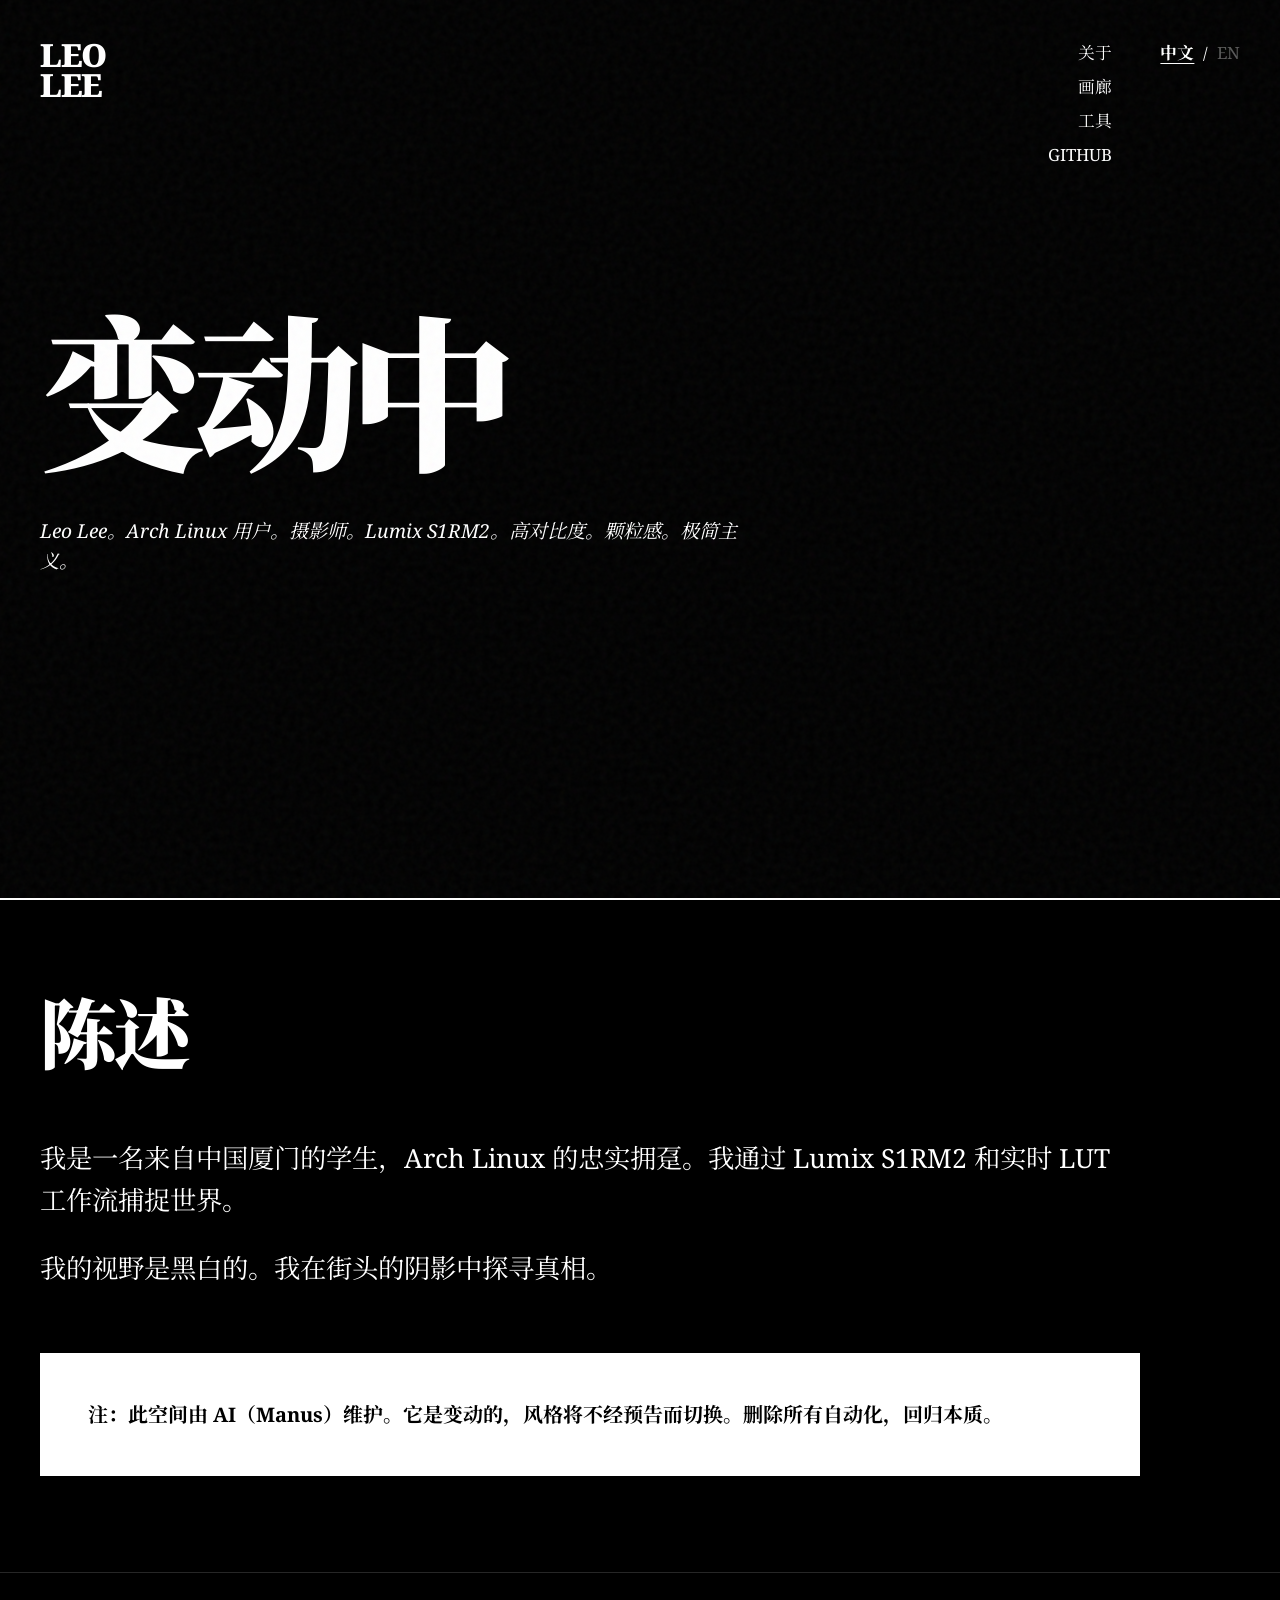
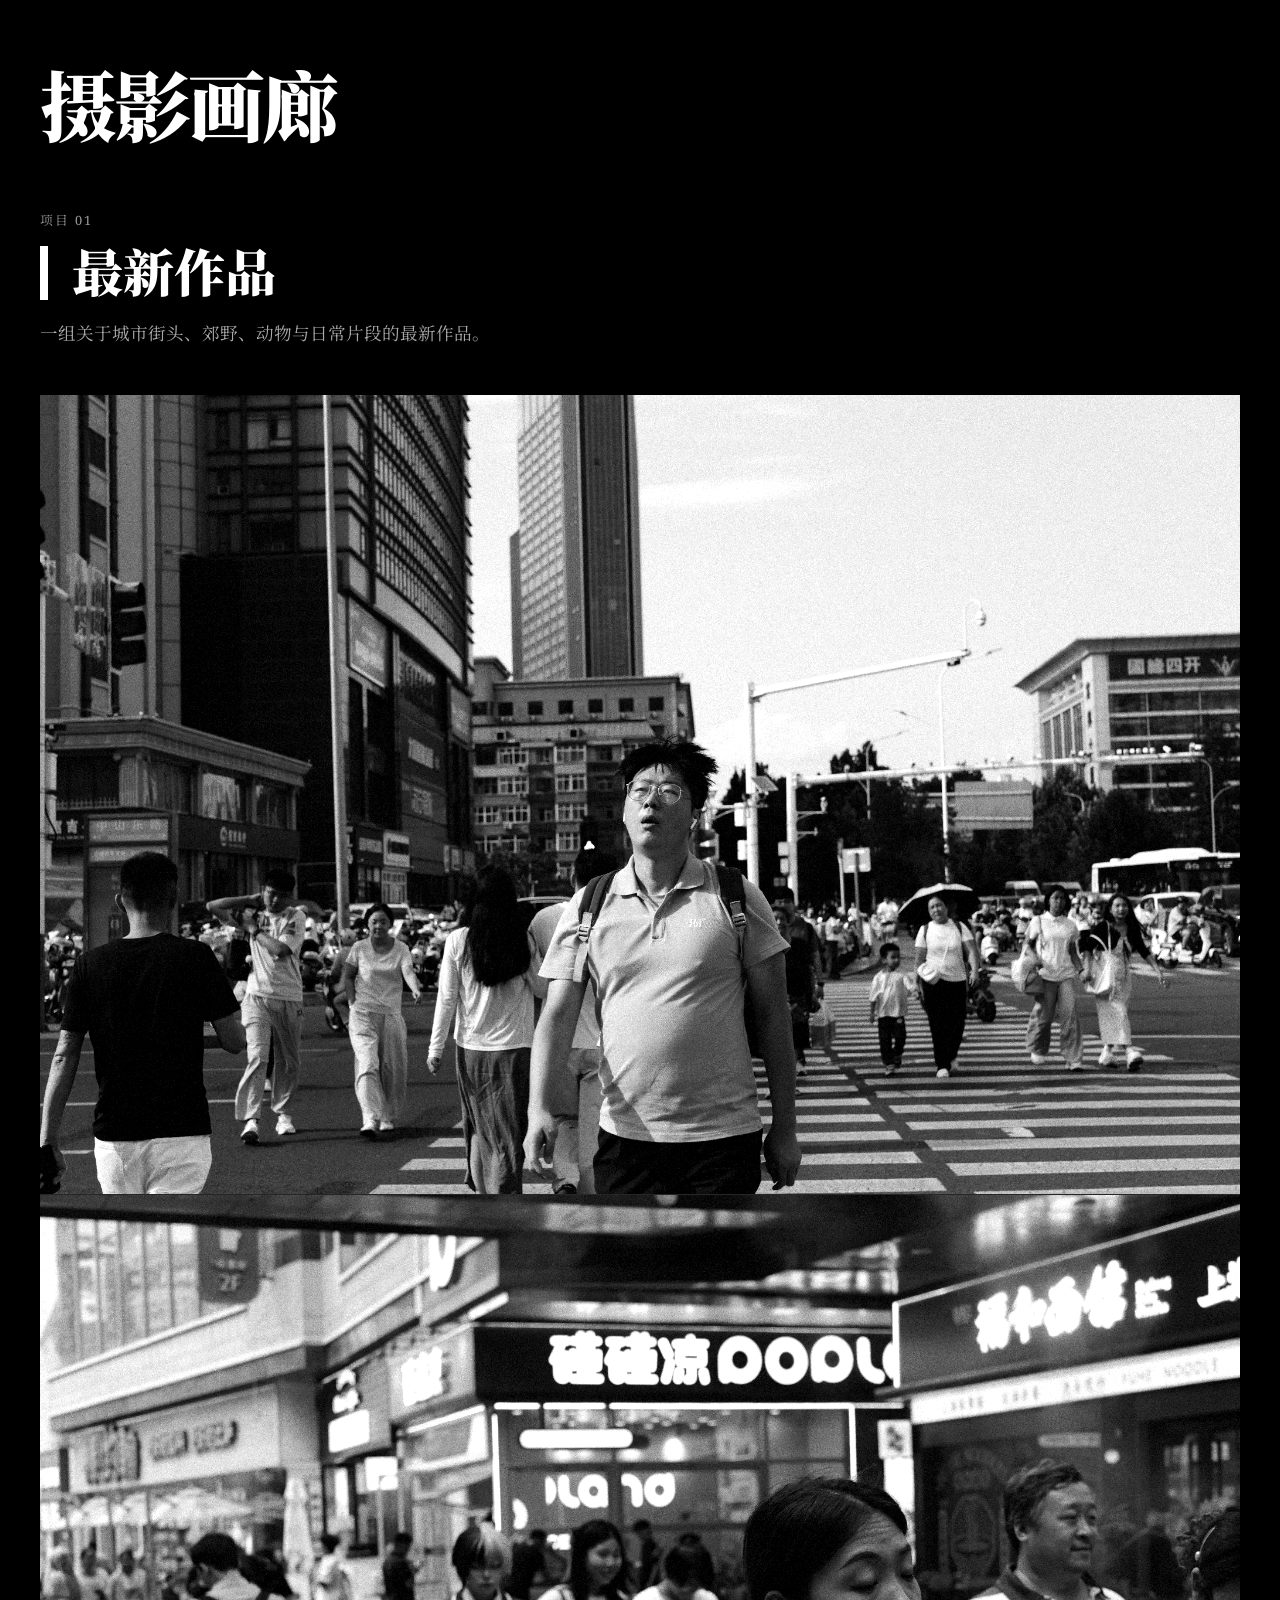
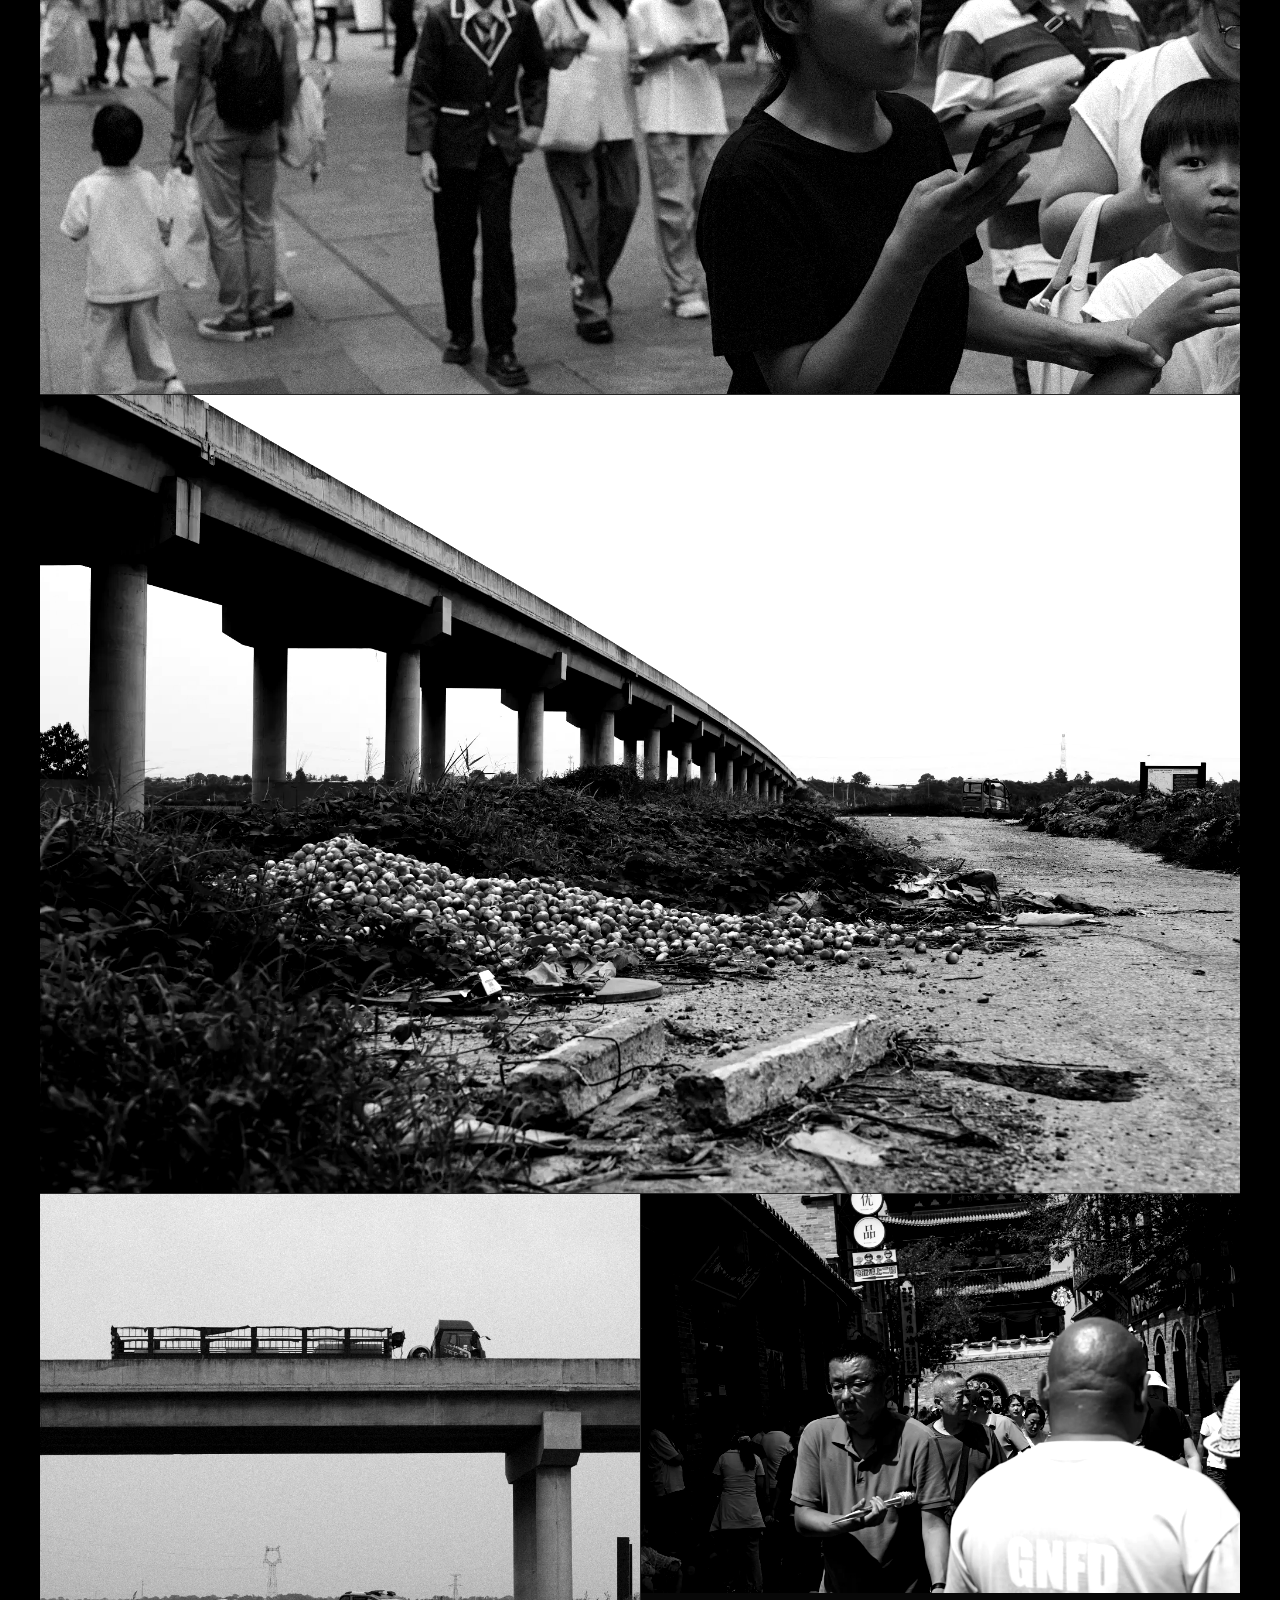
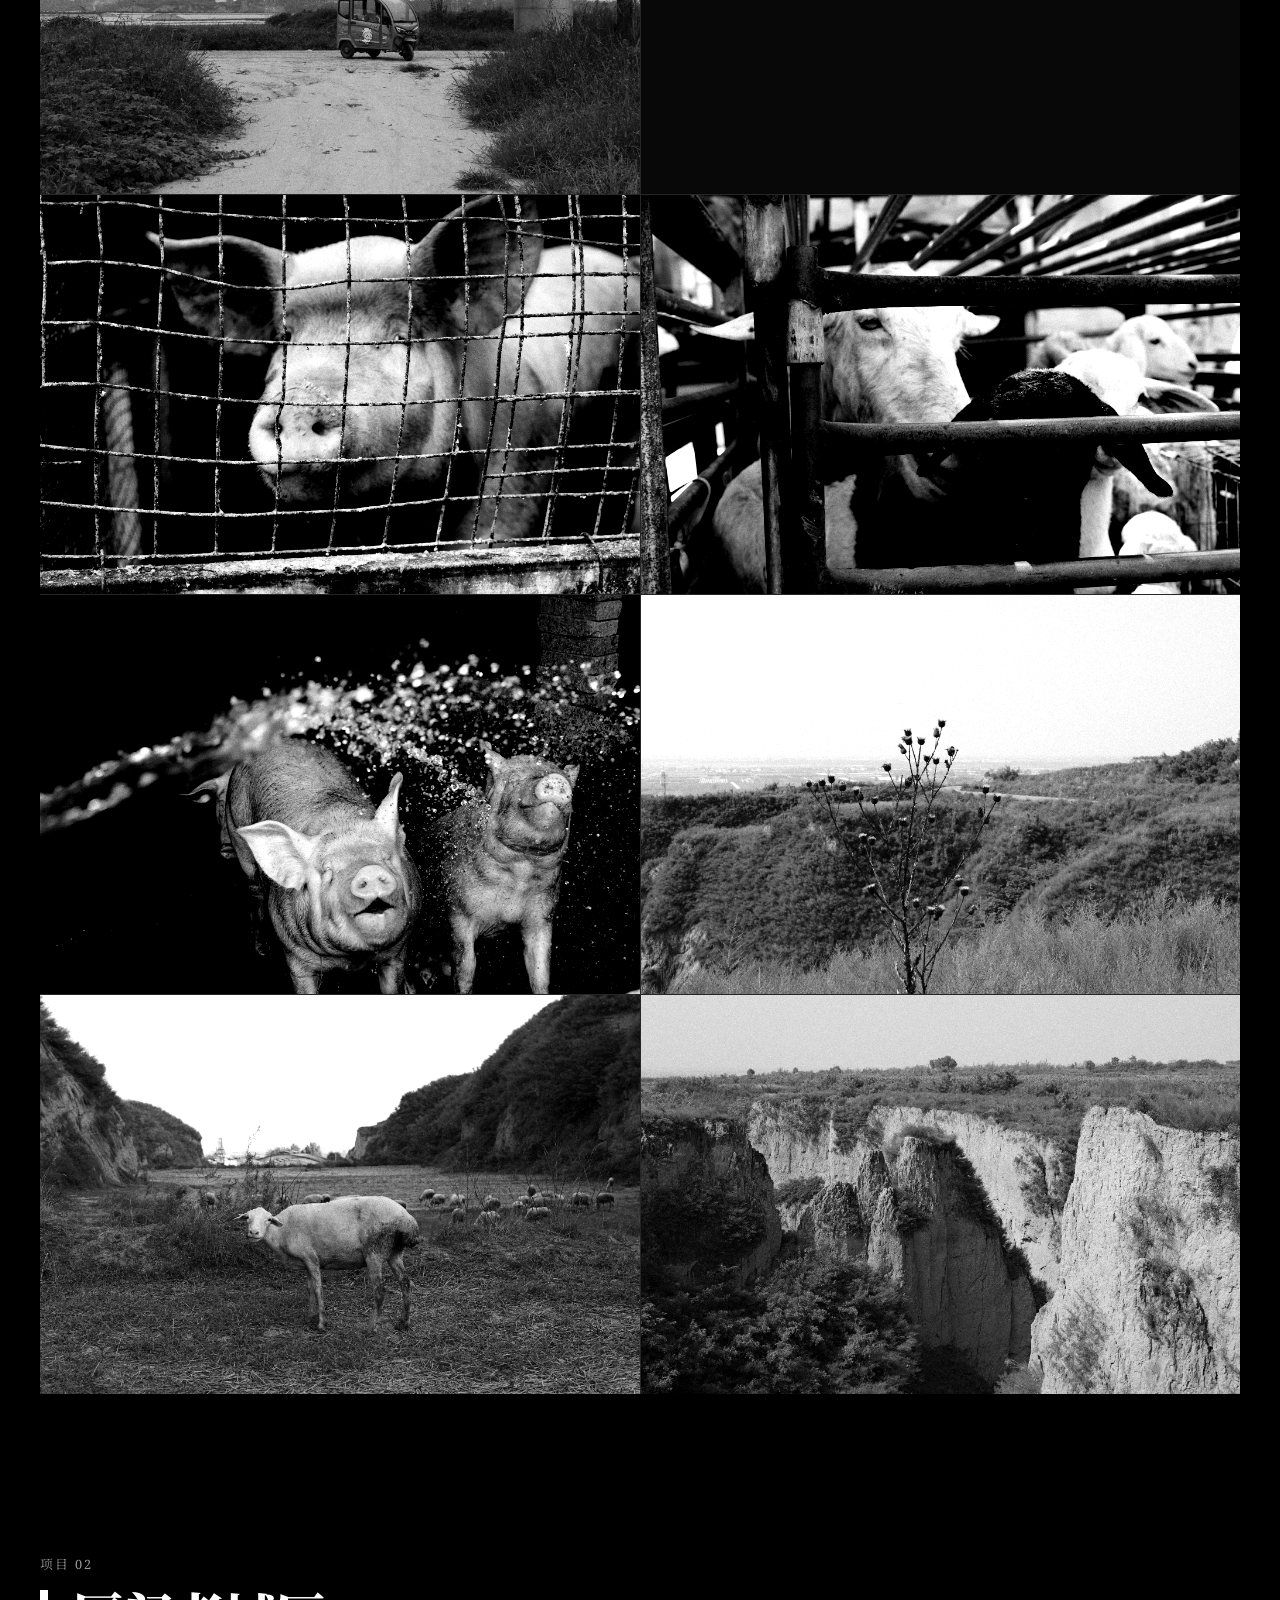
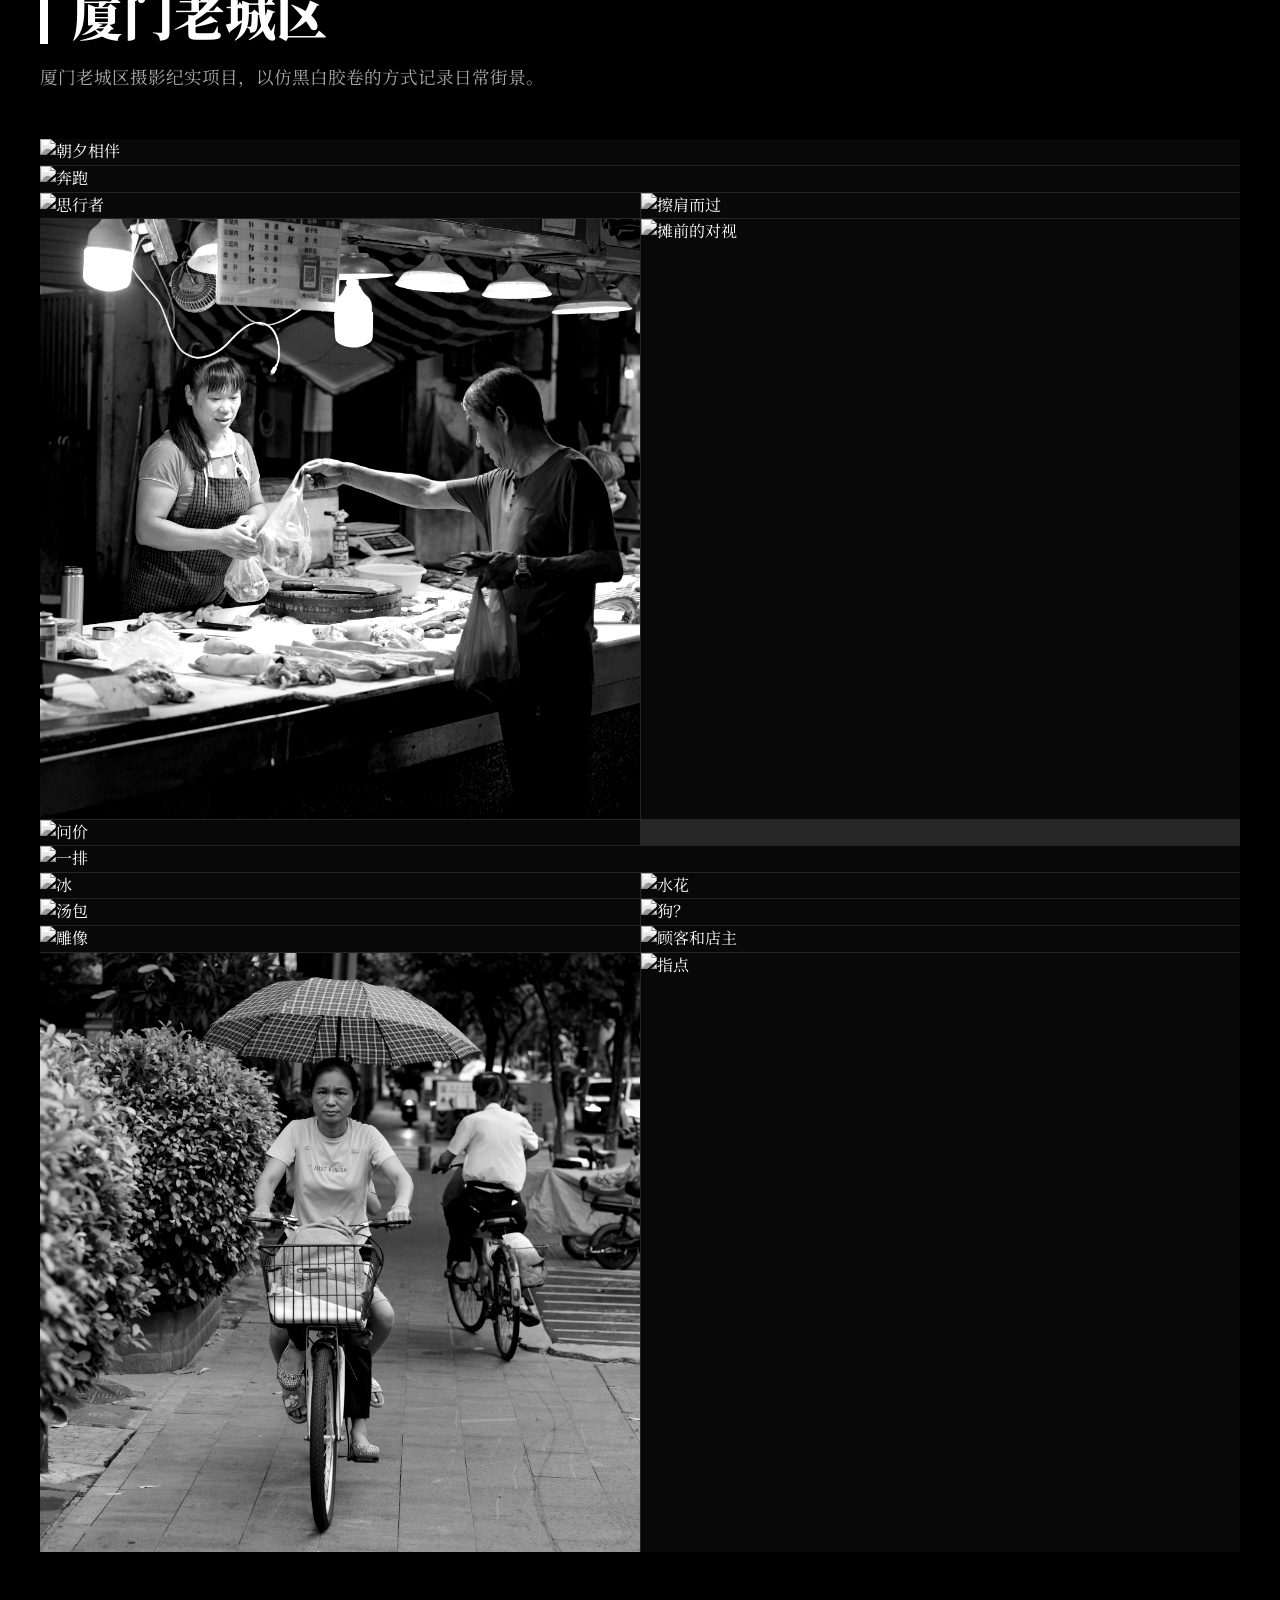
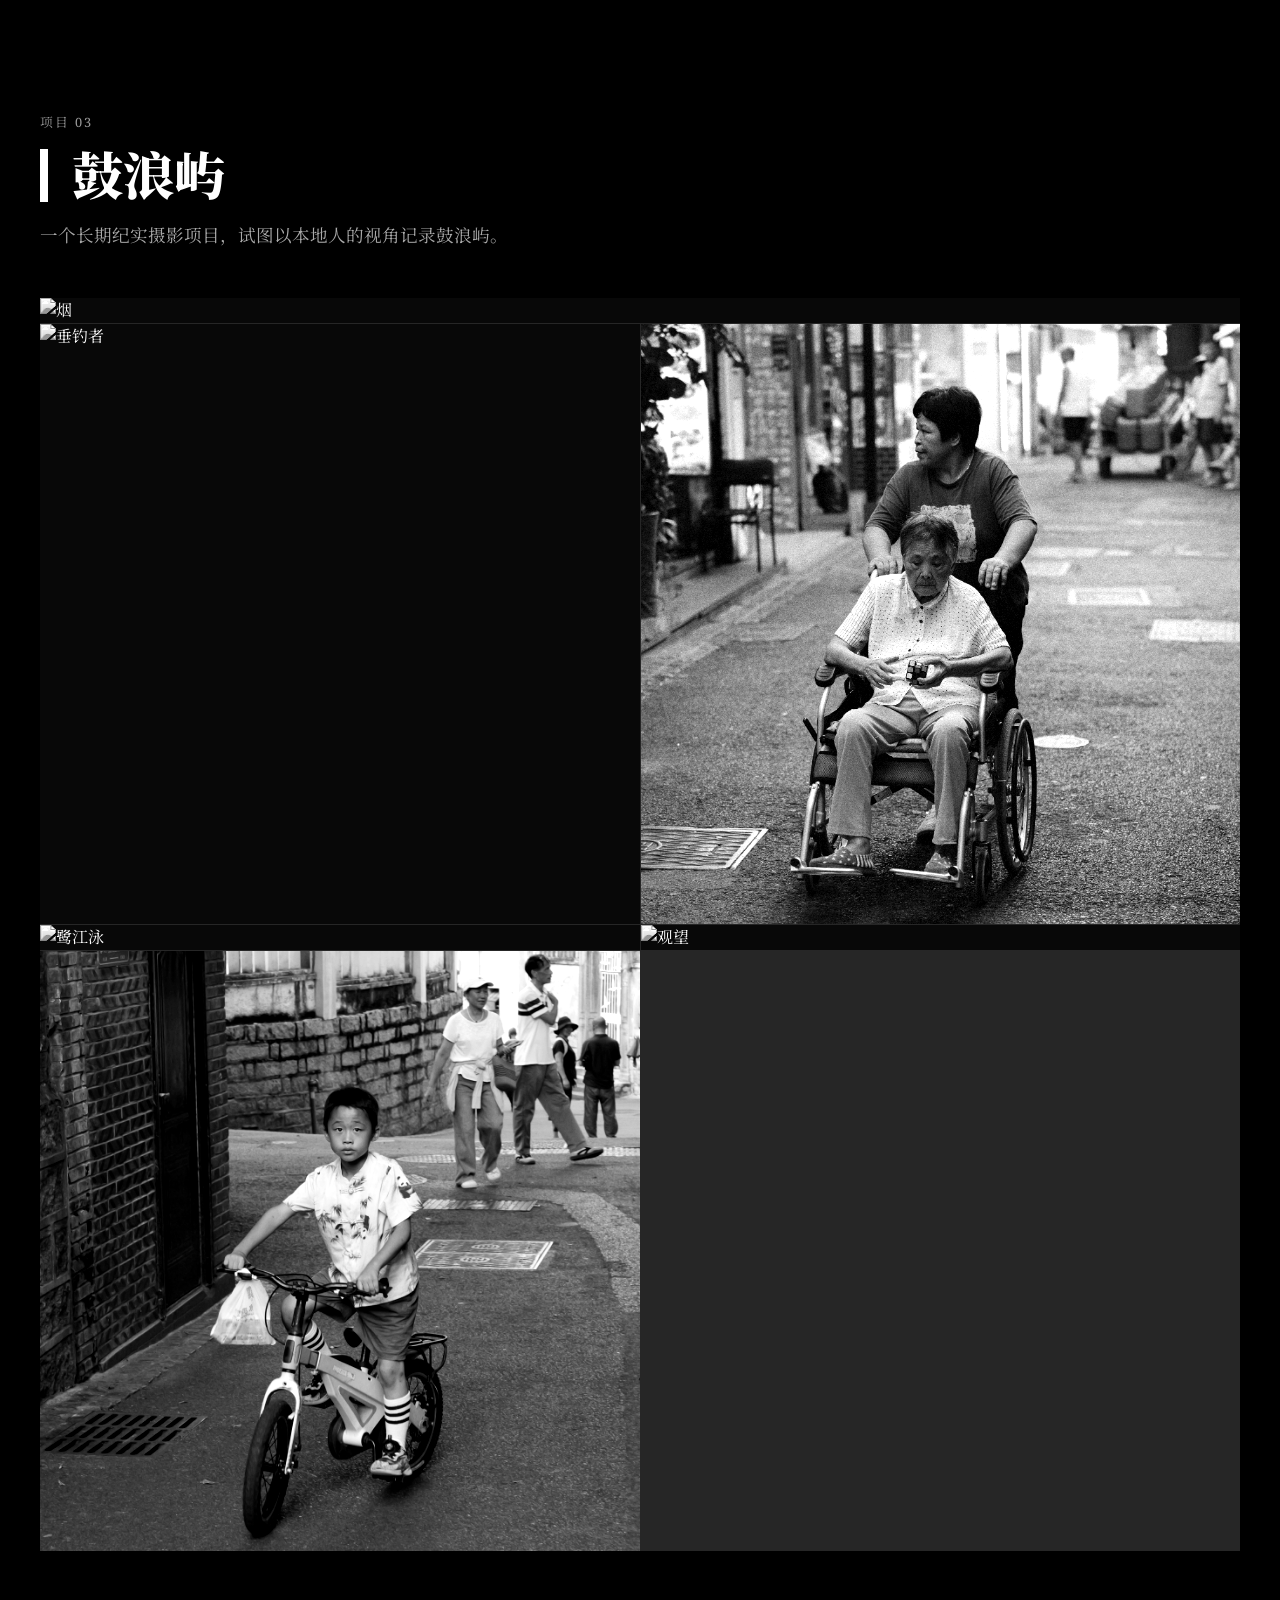
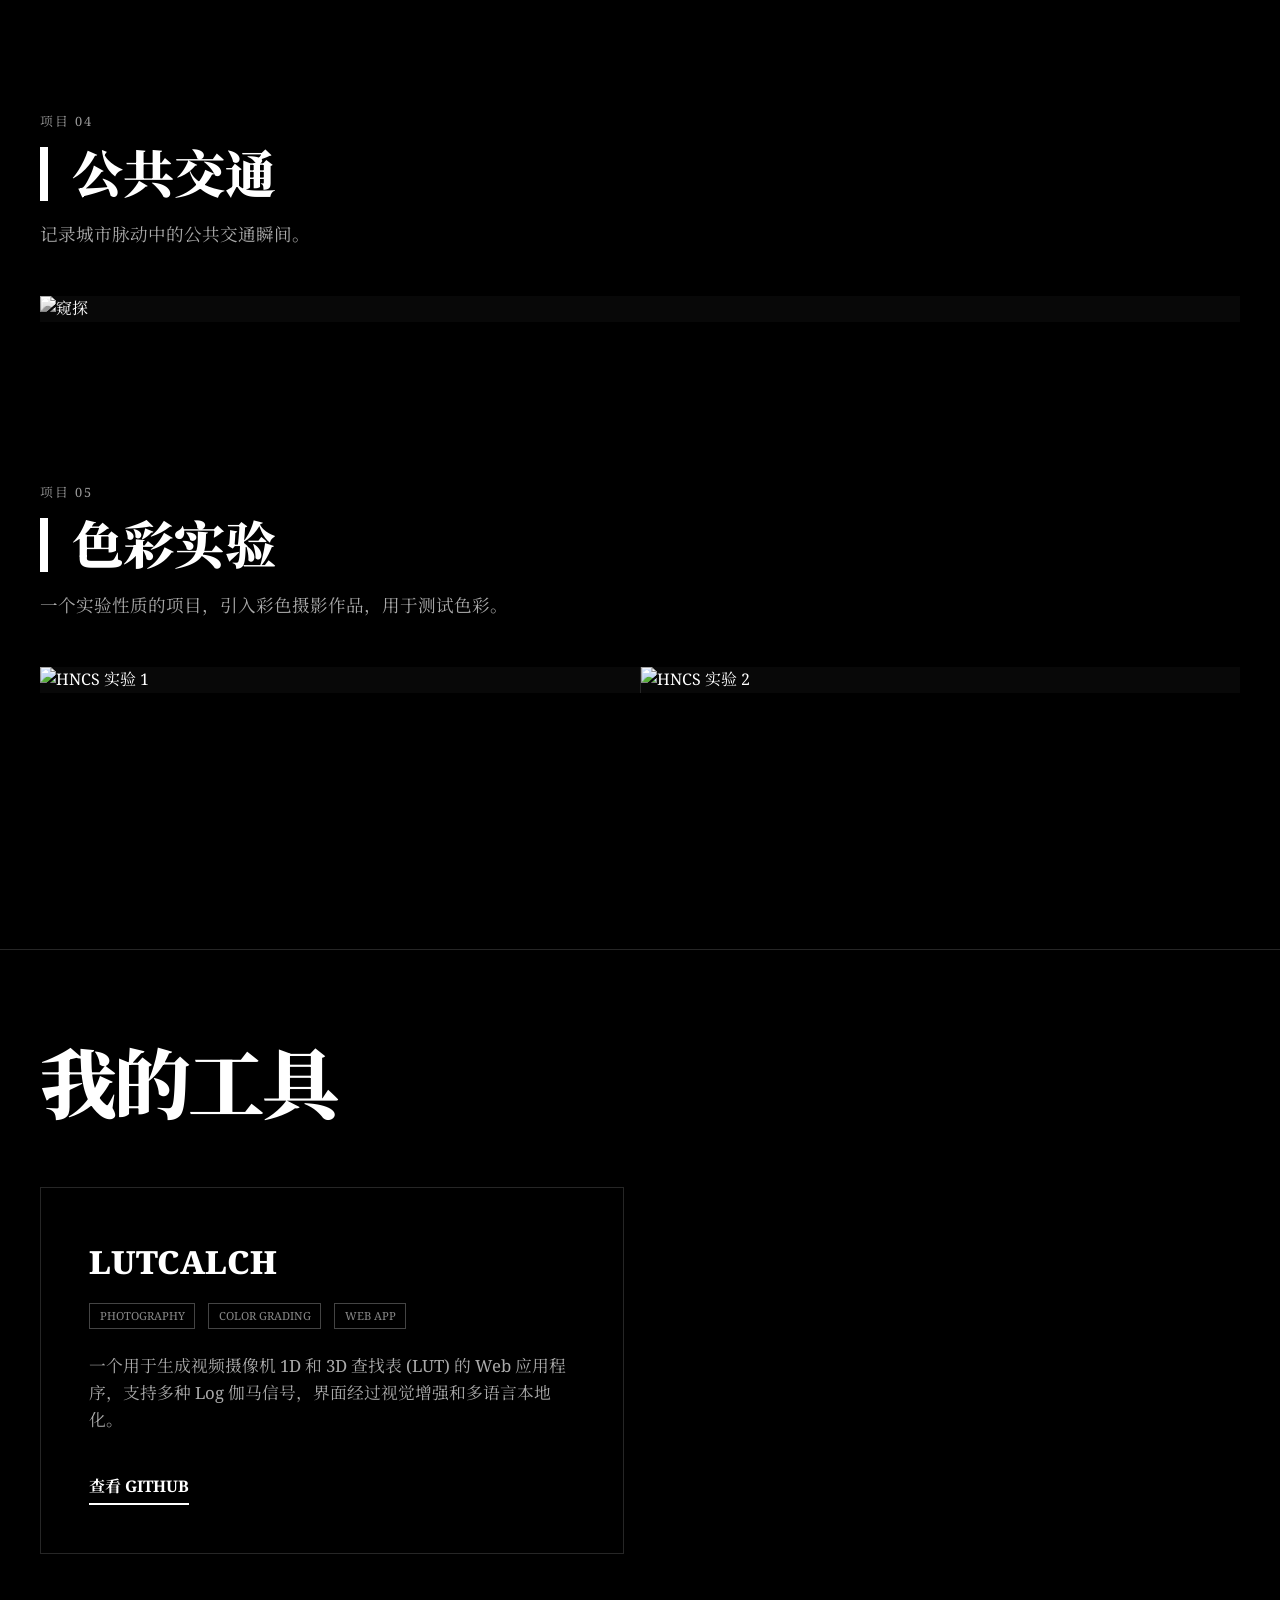
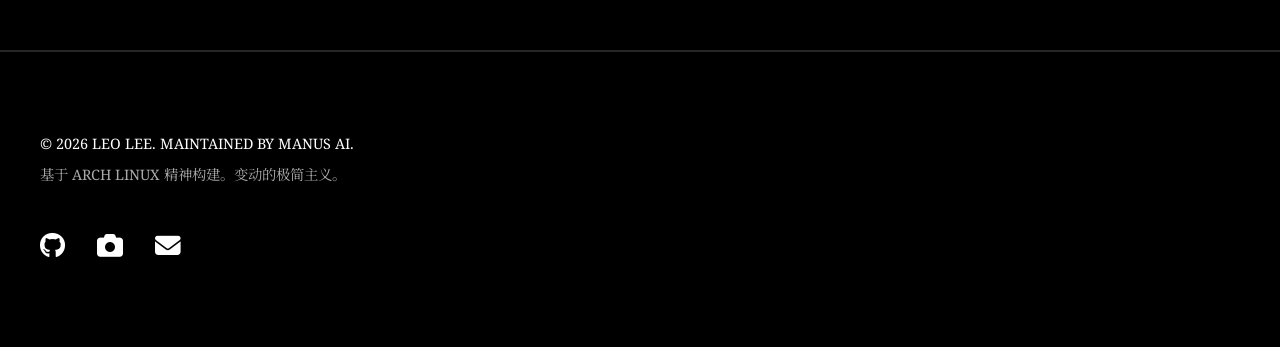
==== commit 988584fd: "Optimize site structure: Split into Gallery and Tools sections, and integrate LUTCalCh tool" ====
--- a/index.html
+++ b/index.html
@@ -3,8 +3,8 @@
 <head>
     <meta charset="UTF-8">
     <meta name="viewport" content="width=device-width, initial-scale=1.0">
-    <title>LEO LEE | PROJECTS</title>
-    <meta name="description" content="Leo Lee's personal space — project-based documentary photography.">
+    <title>LEO LEE | GALLERY & TOOLS</title>
+    <meta name="description" content="Leo Lee's personal space — project-based documentary photography and photography tools.">
     <link rel="preconnect" href="https://fonts.googleapis.com">
     <link rel="preconnect" href="https://fonts.gstatic.com" crossorigin>
     <link href="https://fonts.googleapis.com/css2?family=Noto+Serif+SC:wght@400;700;900&family=Noto+Serif:ital,wght@0,400;0,700;0,900;1,400&display=swap" rel="stylesheet">
@@ -34,8 +34,9 @@
         .about-text { max-width:1100px; margin-bottom:4rem; font-size:1.65rem; }
         .about-text p { margin-bottom:1.6rem; }
         .ai-notice { max-width:1100px; margin-top:4rem; padding:3rem; background:#fff; color:#000; font-size:1.25rem; font-weight:700; line-height:1.35; }
+        
+        /* Projects Layout */
         .project-block { margin-bottom:10rem; }
-        .project-block:last-child { margin-bottom:0; }
         .project-info { max-width:900px; margin-bottom:3rem; }
         .project-kicker { margin-bottom:1rem; color:var(--muted); font-size:.8rem; letter-spacing:.16em; text-transform:uppercase; }
         .project-title { margin-bottom:1.2rem; border-left:8px solid var(--fg); padding-left:1.5rem; font-size:clamp(2rem,4vw,3.2rem); font-weight:900; line-height:1.05; text-transform:uppercase; }
@@ -46,25 +47,34 @@
         .photo-item img { display:block; width:100%; height:auto; filter:grayscale(100%) contrast(120%); transition:filter .5s, transform .5s; }
         .project-color-experiment .photo-item img { filter:none; }
         .photo-item:hover img { filter:grayscale(100%) contrast(155%); transform:scale(1.025); }
-        .project-color-experiment .photo-item:hover img { filter:contrast(110%); }
         .photo-info { position:absolute; left:1.5rem; bottom:1.5rem; padding:.45rem .8rem; background:#fff; color:#000; font-size:.82rem; font-weight:700; opacity:0; transition:opacity .25s; }
         .photo-item:hover .photo-info { opacity:1; }
+
+        /* Tools Layout */
+        .tools-grid { display:grid; grid-template-columns:repeat(auto-fill, minmax(400px, 1fr)); gap:2rem; }
+        .tool-card { padding:3rem; border:1px solid var(--line); transition:border-color .3s; display:flex; flex-direction:column; justify-content:space-between; }
+        .tool-card:hover { border-color:var(--fg); }
+        .tool-name { font-size:2rem; font-weight:900; text-transform:uppercase; margin-bottom:1rem; }
+        .tool-tags { display:flex; gap:0.8rem; margin-bottom:1.5rem; }
+        .tool-tag { font-size:0.7rem; text-transform:uppercase; border:1px solid #444; padding:0.2rem 0.6rem; color:#888; }
+        .tool-desc { color:#aaa; font-size:1.05rem; margin-bottom:2.5rem; flex-grow:1; }
+        .tool-link { align-self:flex-start; font-weight:700; text-transform:uppercase; text-decoration:none; border-bottom:2px solid var(--fg); padding-bottom:0.2rem; transition:opacity .2s; }
+        .tool-link:hover { opacity:0.6; }
+
         footer { padding:5rem 2.5rem; border-top:1px solid var(--line); font-size:.9rem; text-transform:uppercase; }
         footer p + p { margin-top:.5rem; color:#aaa; }
         .social-links { display:flex; gap:2rem; margin-top:2.5rem; }
         .social-links a { font-size:1.6rem; text-decoration:none; transition:opacity .25s; }
-        .error-message { padding:2rem; border:1px solid #555; color:#aaa; }
+
         @media (max-width:768px) {
             nav { padding:1.25rem; flex-direction:column; gap:1.2rem; }
             .nav-right { width:100%; flex-direction:row; justify-content:space-between; gap:1rem; }
             .hero, section, footer { padding-left:1.25rem; padding-right:1.25rem; }
             .hero h1 { font-size:clamp(3.3rem,17vw,6rem); }
-            .hero-subtitle { font-size:1rem; }
-            .about-text { font-size:1.2rem; }
-            .ai-notice { padding:1.5rem; font-size:1rem; }
             .gallery-grid { grid-template-columns:1fr; }
             .photo-item.wide { grid-column:span 1; }
-            .project-title { border-left-width:5px; padding-left:1rem; }
+            .tools-grid { grid-template-columns:1fr; }
+            .tool-card { padding:2rem; }
         }
     </style>
 </head>
@@ -74,9 +84,9 @@
         <div class="nav-right">
             <ul class="nav-links">
                 <li><a href="#about" data-i18n="nav_about">About</a></li>
-                <li><a href="#projects" data-i18n="nav_projects">Projects</a></li>
+                <li><a href="#projects" data-i18n="nav_projects">Gallery</a></li>
+                <li><a href="#tools" data-i18n="nav_tools">Tools</a></li>
                 <li><a href="https://github.com/lqy306" target="_blank" rel="noreferrer">GitHub</a></li>
-                <li><a href="https://500px.com/lqy_learning" target="_blank" rel="noreferrer">500px</a></li>
             </ul>
             <div class="lang-controls" aria-label="Language switcher">
                 <button type="button" class="lang-button" id="lang-zh" data-lang="zh">中文</button>
@@ -100,9 +110,15 @@
             </div>
             <div class="ai-notice" data-i18n="ai_notice">Notice: this space is maintained by AI (Manus). It is volatile; the style may shift without warning. Unnecessary automation has been removed. Back to basics.</div>
         </section>
+
         <section id="projects">
-            <h2 class="section-header" data-i18n="section_projects">Photography Projects</h2>
+            <h2 class="section-header" data-i18n="section_projects">Photography Gallery</h2>
             <div id="project-container" aria-live="polite"></div>
+        </section>
+
+        <section id="tools">
+            <h2 class="section-header" data-i18n="section_tools">My Tools</h2>
+            <div id="tools-container" class="tools-grid" aria-live="polite"></div>
         </section>
     </main>
 
@@ -119,7 +135,8 @@
     <script>
         (() => {
             const state = { lang: localStorage.getItem('language') === 'en' ? 'en' : 'zh', data: null };
-            const container = document.getElementById('project-container');
+            const projContainer = document.getElementById('project-container');
+            const toolsContainer = document.getElementById('tools-container');
             const labels = ['lang-zh', 'lang-en'];
 
             function localized(value) {
@@ -136,7 +153,7 @@
                 const ui = state.data.ui;
                 Object.keys(ui).forEach((key) => setText(key, ui[key]));
                 document.documentElement.lang = state.lang === 'zh' ? 'zh-CN' : 'en';
-                document.title = state.lang === 'zh' ? 'LEO LEE | 摄影项目' : 'LEO LEE | PROJECTS';
+                document.title = state.lang === 'zh' ? 'LEO LEE | 画廊与工具' : 'LEO LEE | GALLERY & TOOLS';
                 labels.forEach((id) => {
                     const button = document.getElementById(id);
                     const active = id === `lang-${state.lang}`;
@@ -154,27 +171,44 @@
             }
 
             function renderProjects() {
-                container.replaceChildren();
-                state.data.projects.forEach((project, projectIndex) => {
+                projContainer.replaceChildren();
+                state.data.projects.forEach((project, idx) => {
                     const block = createElement('article', `project-block project-${project.id}`);
                     const info = createElement('div', 'project-info');
-                    info.appendChild(createElement('p', 'project-kicker', `${localized(state.data.ui.project_label)} ${String(projectIndex + 1).padStart(2, '0')}`));
+                    info.appendChild(createElement('p', 'project-kicker', `${localized(state.data.ui.project_label)} ${String(idx + 1).padStart(2, '0')}`));
                     info.appendChild(createElement('h3', 'project-title', localized(project.title)));
                     info.appendChild(createElement('p', 'project-desc', localized(project.description)));
                     const grid = createElement('div', 'gallery-grid');
                     project.photos.forEach((photo) => {
                         const item = createElement('figure', `photo-item${photo.wide ? ' wide' : ''}`);
-                        const image = document.createElement('img');
-                        image.src = `photos/${photo.file}`;
-                        image.alt = localized(photo.title);
-                        image.loading = 'lazy';
-                        image.decoding = 'async';
-                        const caption = createElement('figcaption', 'photo-info', localized(photo.title));
-                        item.append(image, caption);
+                        const img = document.createElement('img');
+                        img.src = `photos/${photo.file}`;
+                        img.alt = localized(photo.title);
+                        img.loading = 'lazy';
+                        const cap = createElement('figcaption', 'photo-info', localized(photo.title));
+                        item.append(img, cap);
                         grid.appendChild(item);
                     });
                     block.append(info, grid);
-                    container.appendChild(block);
+                    projContainer.appendChild(block);
+                });
+            }
+
+            function renderTools() {
+                toolsContainer.replaceChildren();
+                state.data.tools.forEach((tool) => {
+                    const card = createElement('div', 'tool-card');
+                    const top = createElement('div');
+                    top.appendChild(createElement('h3', 'tool-name', localized(tool.title)));
+                    const tags = createElement('div', 'tool-tags');
+                    tool.tags.forEach(t => tags.appendChild(createElement('span', 'tool-tag', t)));
+                    top.appendChild(tags);
+                    top.appendChild(createElement('p', 'tool-desc', localized(tool.description)));
+                    const link = createElement('a', 'tool-link', localized(state.data.ui.tool_view_github));
+                    link.href = tool.url;
+                    link.target = "_blank";
+                    card.append(top, link);
+                    toolsContainer.appendChild(card);
                 });
             }
 
@@ -184,23 +218,22 @@
                 localStorage.setItem('language', lang);
                 updateStaticText();
                 renderProjects();
+                renderTools();
             }
 
             labels.forEach((id) => document.getElementById(id).addEventListener('click', () => changeLanguage(id.slice(5))));
 
             fetch('translations.json', { cache: 'no-store' })
-                .then((response) => {
-                    if (!response.ok) throw new Error(`HTTP ${response.status}`);
-                    return response.json();
-                })
-                .then((data) => {
+                .then(r => r.json())
+                .then(data => {
                     state.data = data;
                     updateStaticText();
                     renderProjects();
+                    renderTools();
                 })
-                .catch((error) => {
-                    console.error(error);
-                    container.appendChild(createElement('p', 'error-message', 'Unable to load the project catalogue.'));
+                .catch(e => {
+                    console.error(e);
+                    projContainer.appendChild(createElement('p', 'error-message', 'Unable to load content.'));
                 });
         })();
     </script>
